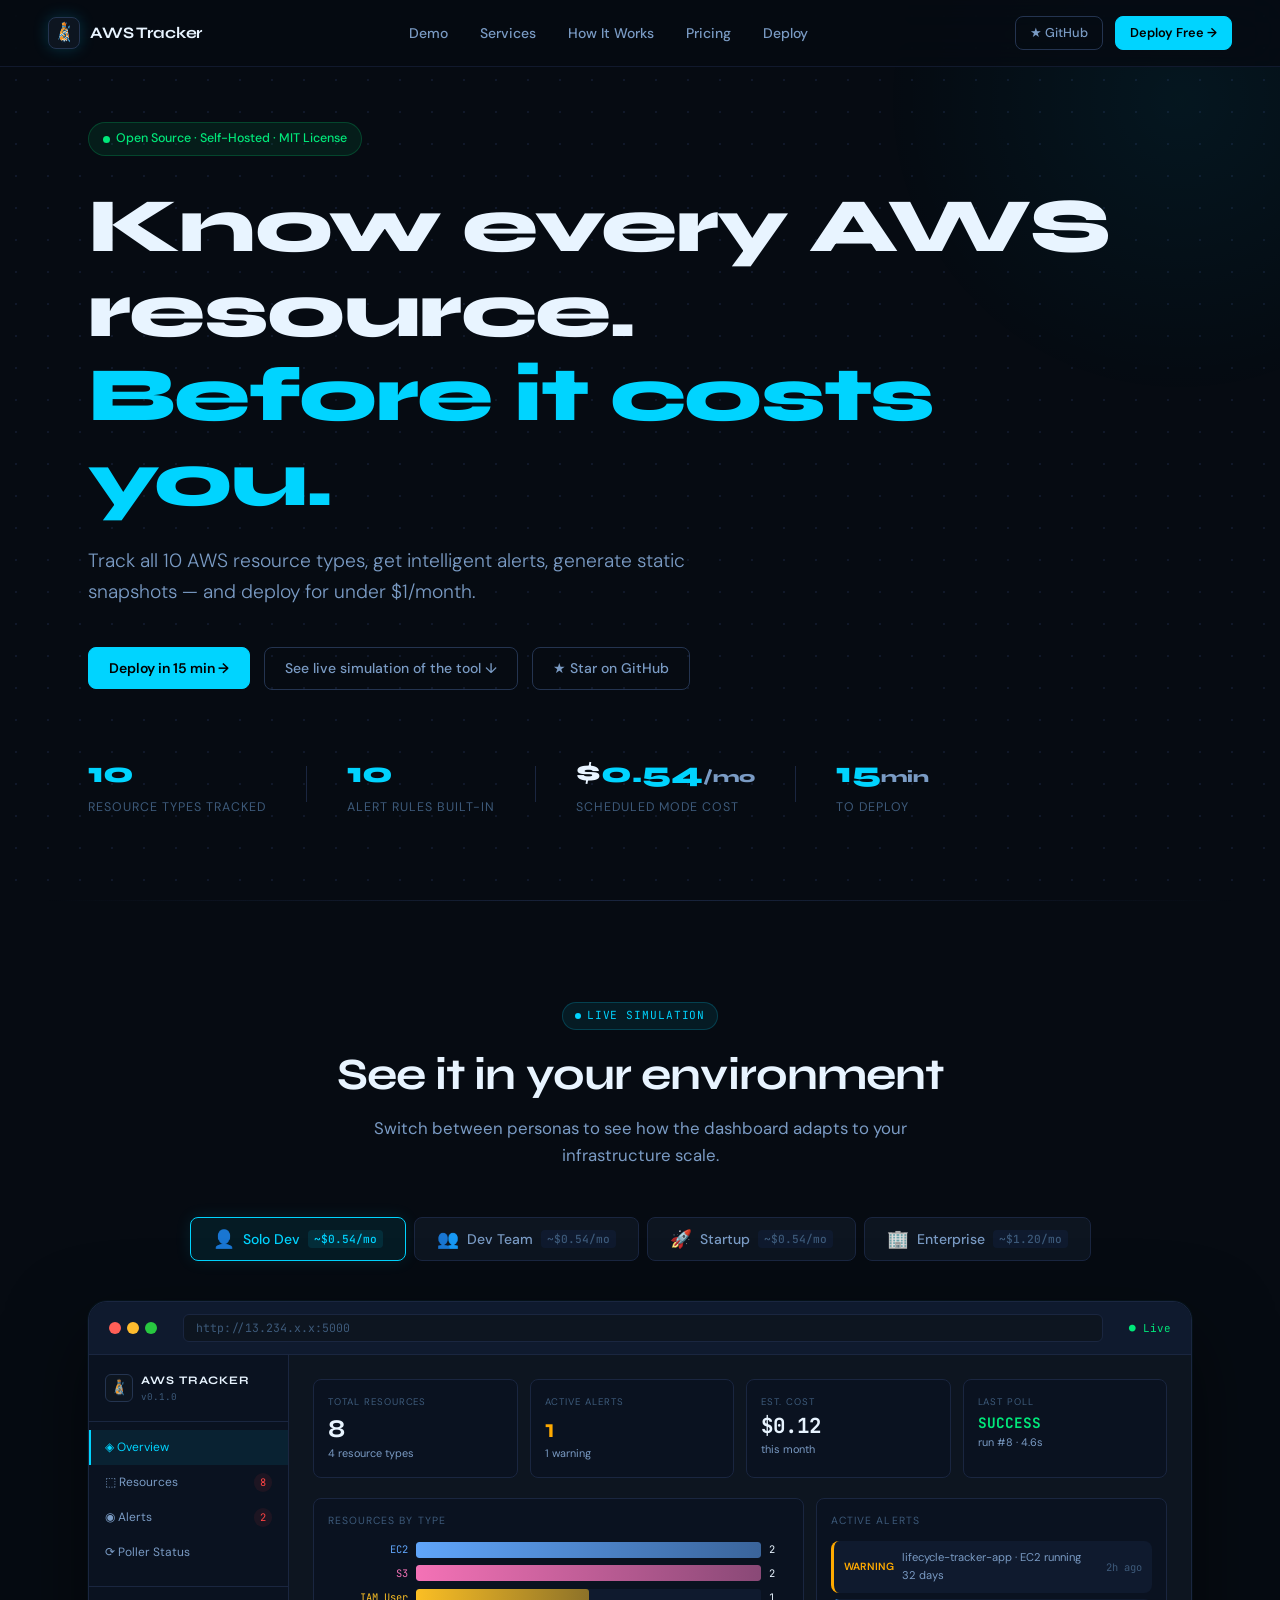
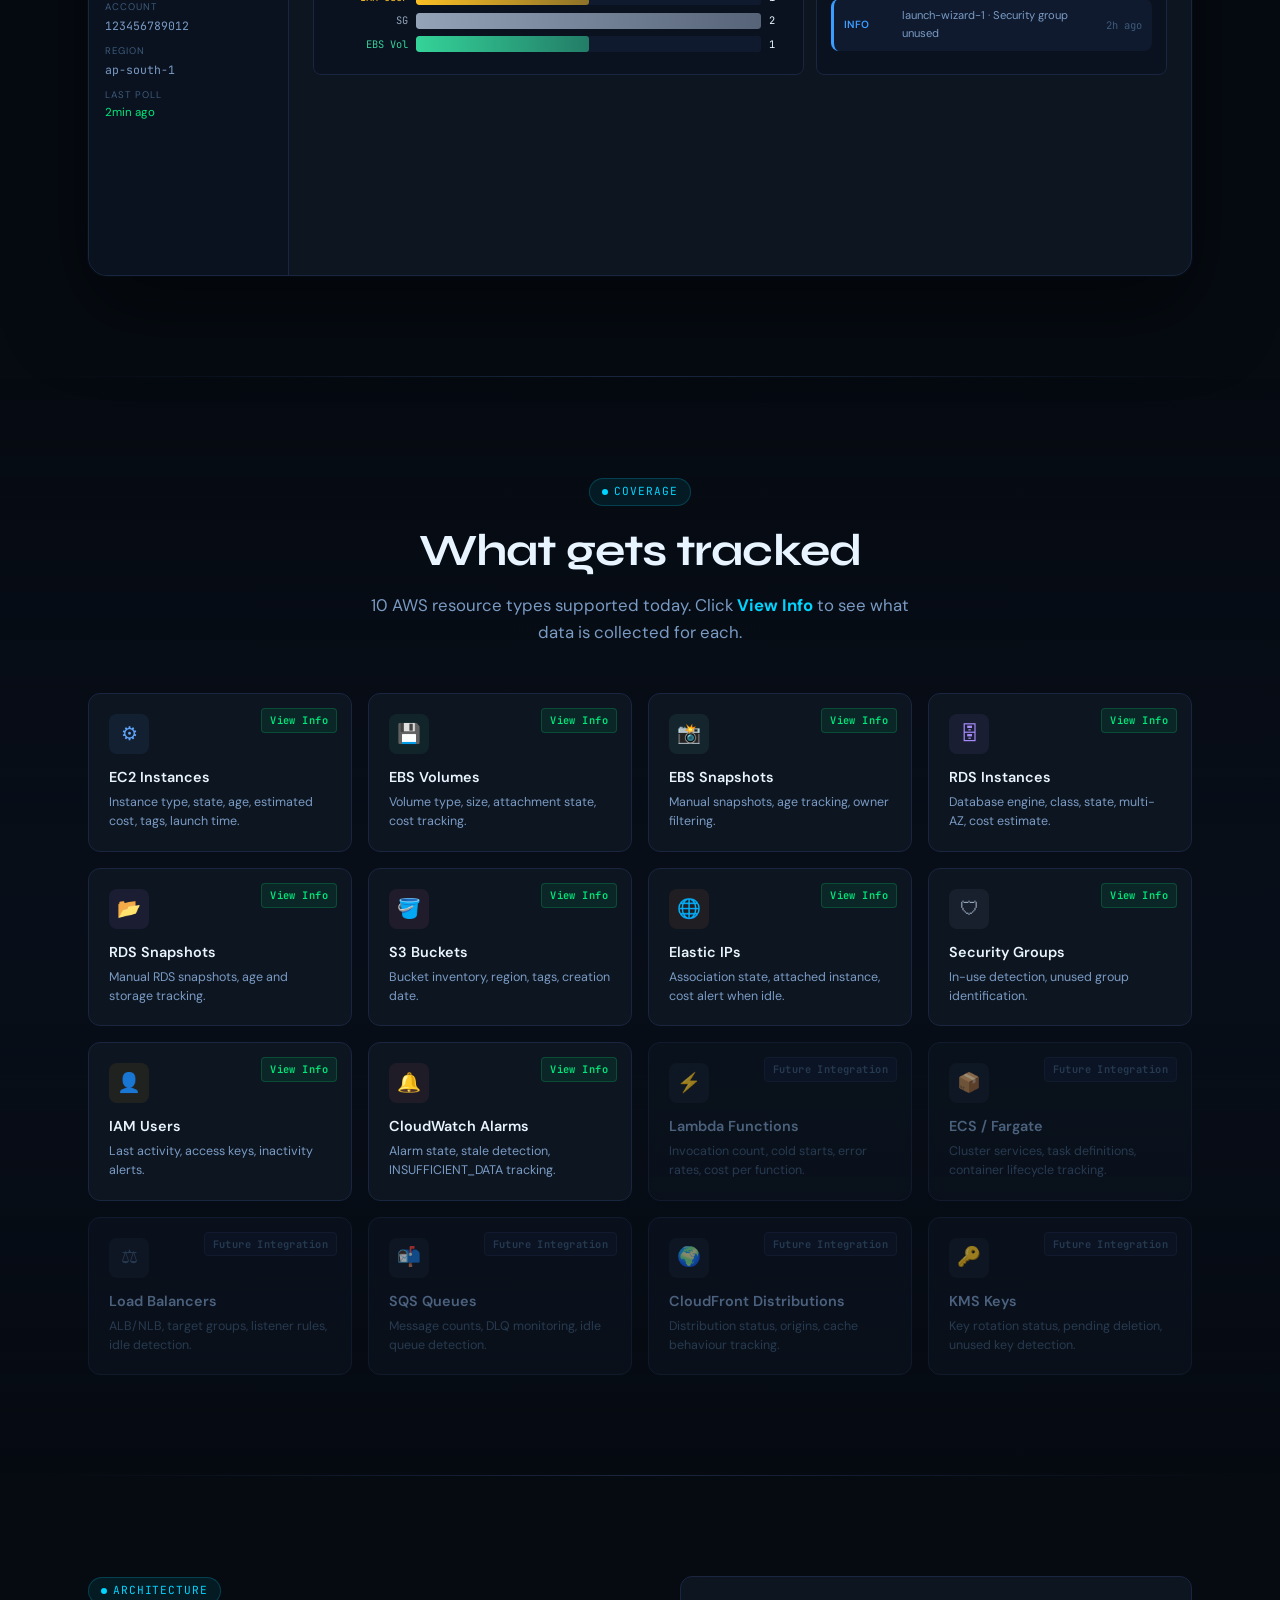
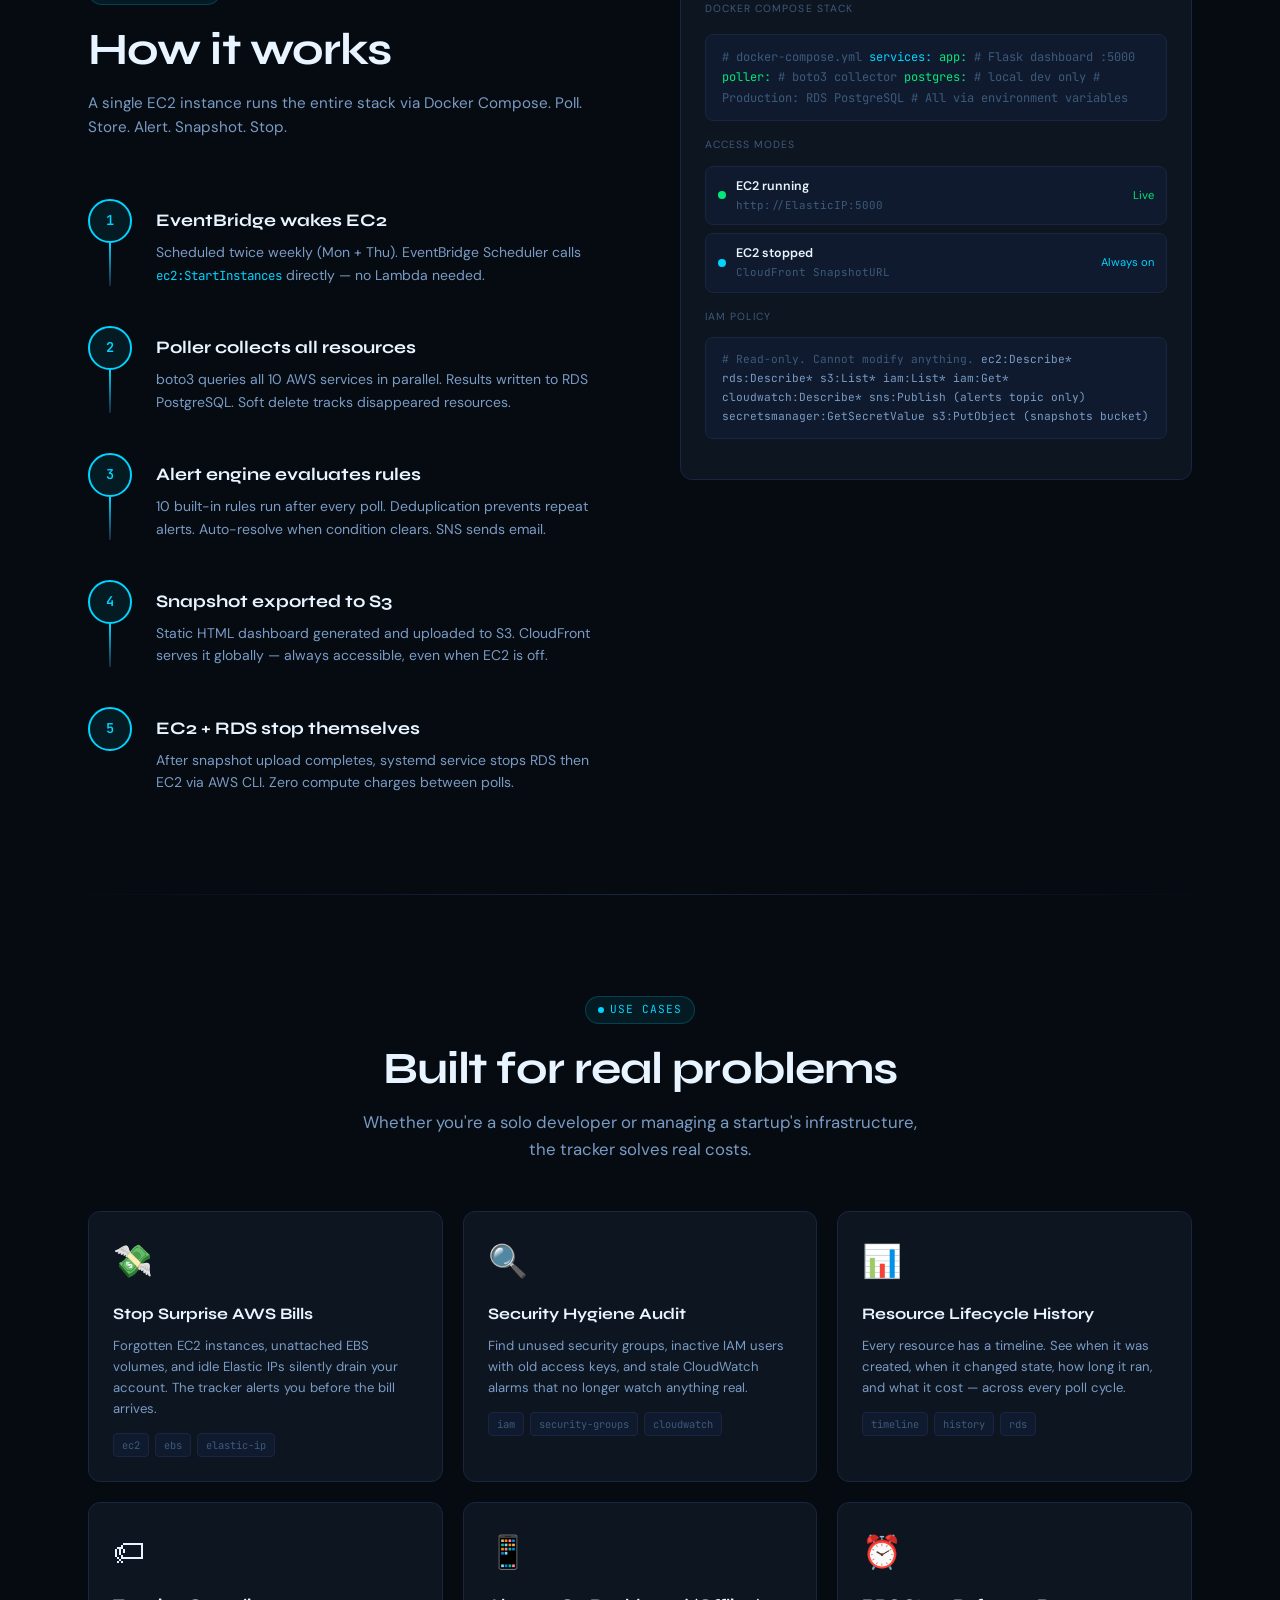
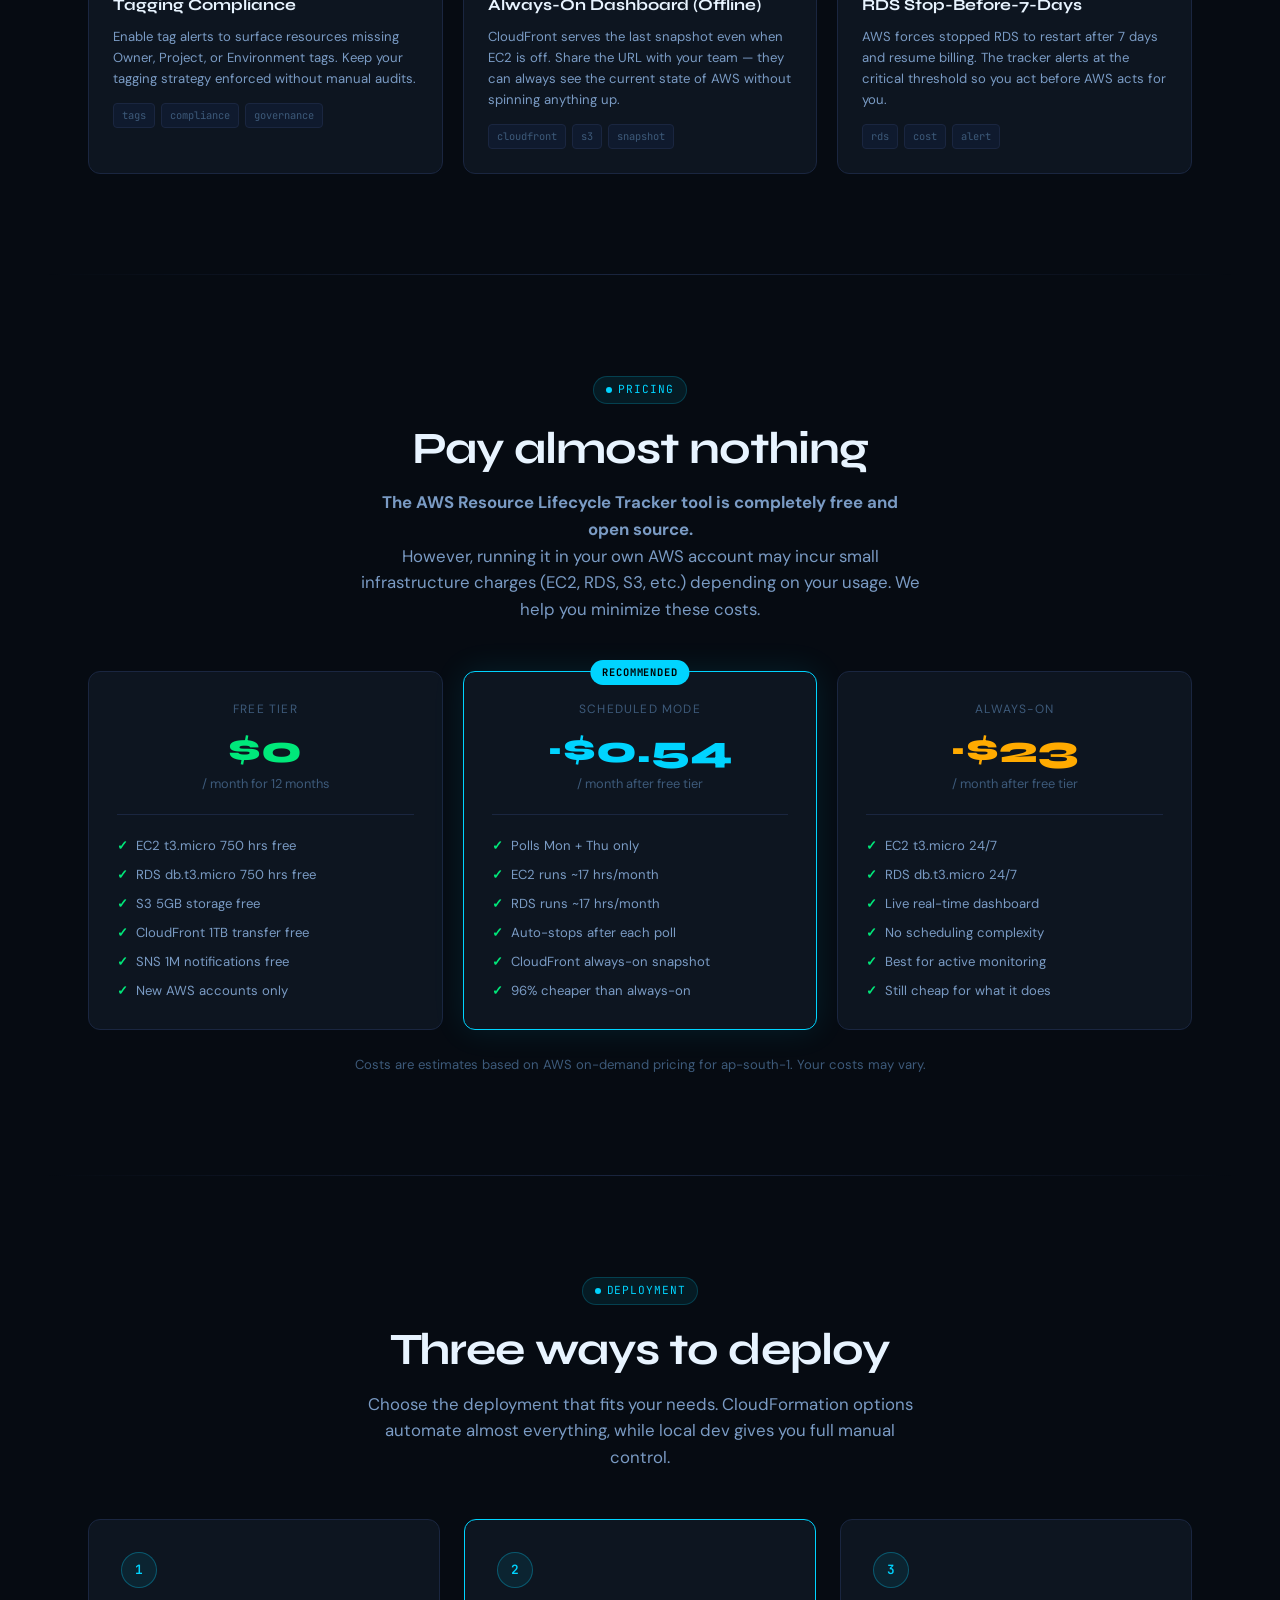
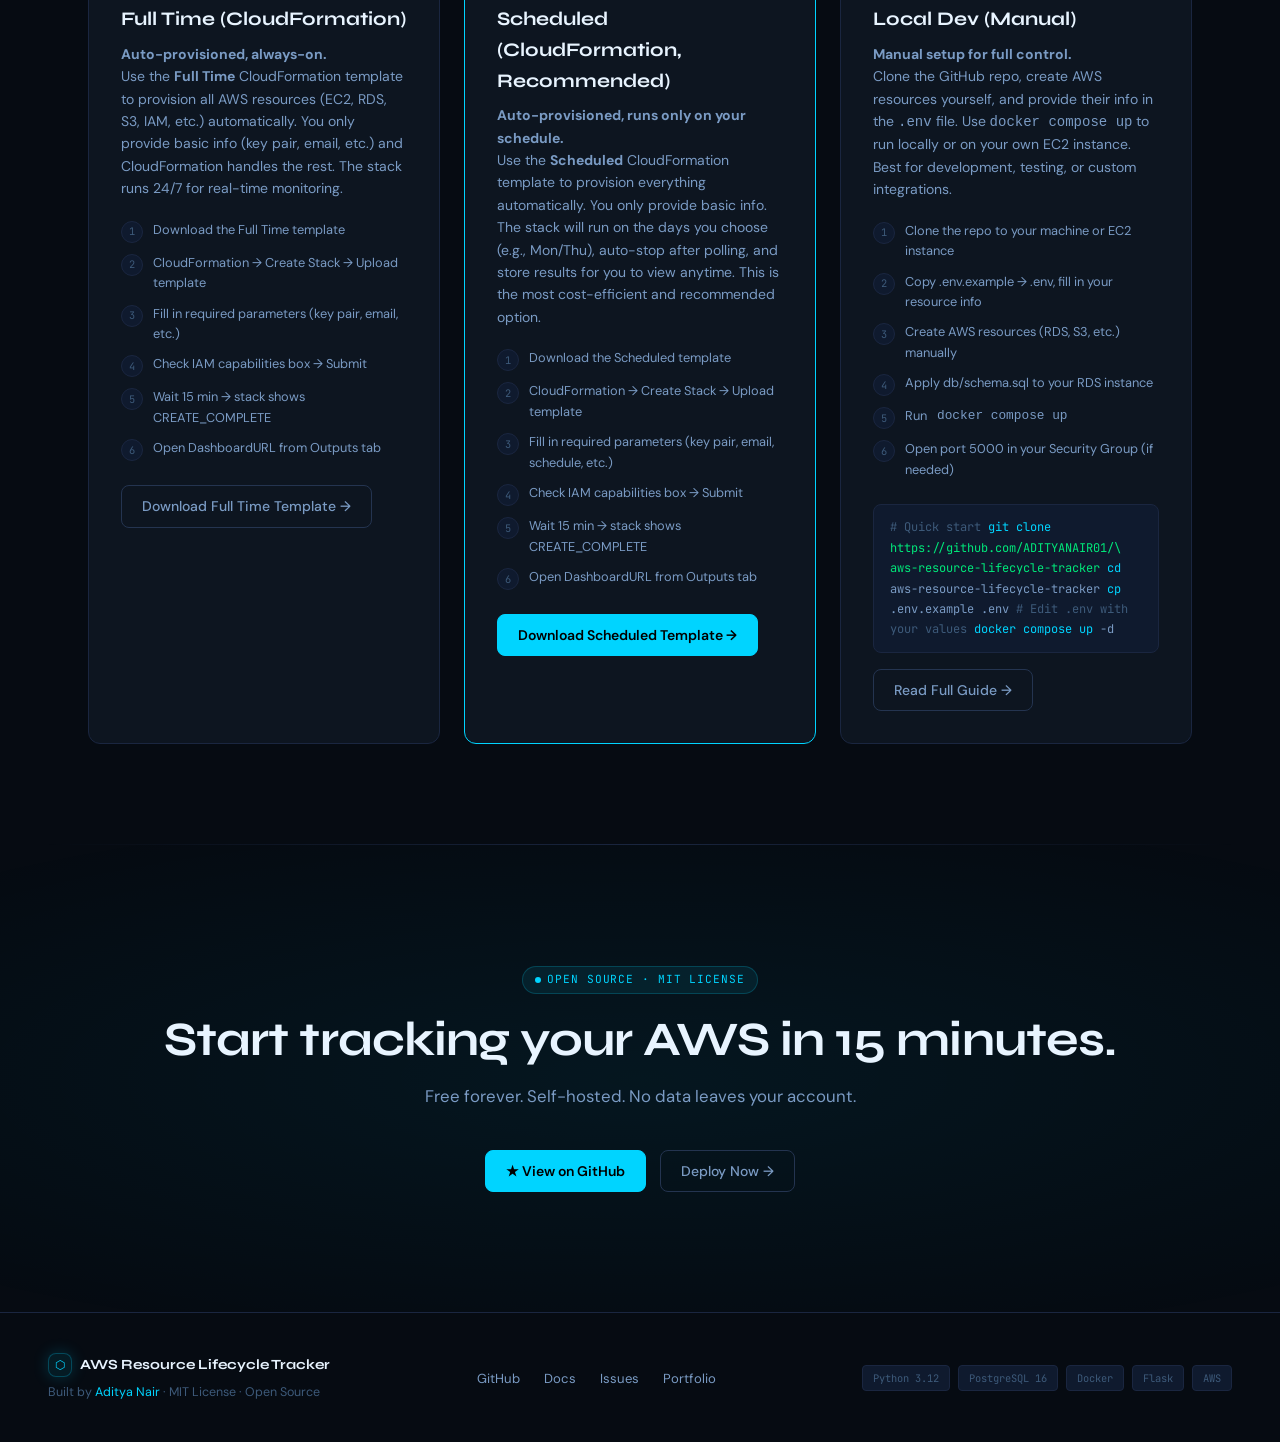
==== landing-page/index.html @ f34dbc37 "- Phase 10: Created Full documentation for both the CloudFormation deployment models & updated other" ====
<!DOCTYPE html>
<html lang="en">
<head>
<meta charset="UTF-8">
<meta name="viewport" content="width=device-width, initial-scale=1.0">
<title>AWS Resource Lifecycle Tracker — Open Source AWS Cost & Resource Monitor</title>
<meta name="description" content="Track every AWS resource. Know what's running, what's forgotten, and what's costing you money. Free, open source, self-hosted.">
<link rel="preconnect" href="https://fonts.googleapis.com">
<link rel="preconnect" href="https://fonts.gstatic.com" crossorigin>
<link href="https://fonts.googleapis.com/css2?family=Syne:wght@400;500;600;700;800&family=JetBrains+Mono:wght@400;500&family=DM+Sans:wght@300;400;500&display=swap" rel="stylesheet">
<style>
:root {
  --bg:          #060b12;
  --bg2:         #0a1220;
  --bg3:         #0f1a2e;
  --surface:     #0d1520;
  --border:      #1a2640;
  --border2:     #243450;
  --accent:      #00d4ff;
  --accent2:     #0099bb;
  --accent-dim:  rgba(0,212,255,0.08);
  --accent-glow: rgba(0,212,255,0.20);
  --green:       #00e87a;
  --green-dim:   rgba(0,232,122,0.08);
  --red:         #ff4444;
  --red-dim:     rgba(255,68,68,0.08);
  --amber:       #ffaa00;
  --amber-dim:   rgba(255,170,0,0.08);
  --blue:        #3b9eff;
  --text:        #e8f4ff;
  --text2:       #7a9bc4;
  --text3:       #3d5a7a;
  --font-display:'Syne', sans-serif;
  --font-mono:   'JetBrains Mono', monospace;
  --font-body:   'DM Sans', sans-serif;
  --r:           8px;
  --r2:          12px;
  --r3:          19px;
}
*,*::before,*::after{box-sizing:border-box;margin:0;padding:0}
html{scroll-behavior:smooth;font-size:16px}
body{
  font-family:var(--font-body);
  background:var(--bg);
  color:var(--text);
  line-height:1.6;
  overflow-x:hidden;
  -webkit-font-smoothing:antialiased;
}

/* dot grid */
body::before{
  content:'';position:fixed;inset:0;
  background-image:radial-gradient(circle,rgba(26,38,64,0.5) 1px,transparent 1px);
  background-size:32px 32px;
  pointer-events:none;z-index:0;
}

/* scrollbar */
::-webkit-scrollbar{width:5px}
::-webkit-scrollbar-track{background:var(--bg)}
::-webkit-scrollbar-thumb{background:var(--border2);border-radius:3px}

/* ── NAV ── */
nav{
  position:fixed;top:0;left:0;right:0;z-index:100;
  padding:16px 48px;
  display:flex;align-items:center;justify-content:space-between;
  background:rgba(6,11,18,0.8);
  backdrop-filter:blur(20px);
  border-bottom:1px solid rgba(26,38,64,0.6);
  transition:all .3s;
}
.nav-logo{
  display:flex;align-items:center;gap:10px;
  font-family:var(--font-display);font-weight:700;font-size:1rem;
  color:var(--text);text-decoration:none;letter-spacing:-.01em;
}
.nav-logo-icon{
  width:32px;height:32px;
  background:var(--accent-dim);border:1px solid rgba(0,212,255,0.25);
  border-radius:var(--r);
  display:flex;align-items:center;justify-content:center;
  color:var(--accent);font-size:.9rem;
  box-shadow:0 0 16px var(--accent-glow);
}
.nav-links{display:flex;align-items:center;gap:32px}
.nav-links a{
  color:var(--text2);text-decoration:none;font-size:.875rem;font-weight:500;
  transition:color .2s;
}
.nav-links a:hover{color:var(--text)}
.nav-cta{
  display:flex;align-items:center;gap:12px;
}
.btn{
  display:inline-flex;align-items:center;gap:8px;
  padding:9px 20px;border-radius:var(--r);
  font-family:var(--font-body);font-size:.875rem;font-weight:500;
  cursor:pointer;border:1px solid transparent;text-decoration:none;
  transition:all .2s;white-space:nowrap;
}
.btn-ghost{background:transparent;border-color:var(--border2);color:var(--text2)}
.btn-ghost:hover{border-color:var(--accent);color:var(--accent);background:var(--accent-dim)}
.btn-primary{
  background:var(--accent);color:#000;font-weight:600;border-color:var(--accent);
}
.btn-primary:hover{background:#00eeff;box-shadow:0 0 24px var(--accent-glow)}
.btn-sm{padding:6px 14px;font-size:.8rem}
.btn-outline{background:transparent;border-color:var(--border2);color:var(--text2)}
.btn-outline:hover{border-color:var(--border2);background:var(--bg3);color:var(--text)}

/* ── SECTIONS ── */
section{position:relative;z-index:1}
.container{max-width:1200px;margin:0 auto;padding:0 48px}
.section-tag{
  display:inline-flex;align-items:center;gap:6px;
  padding:4px 12px;border-radius:999px;
  border:1px solid rgba(0,212,255,0.2);background:var(--accent-dim);
  font-family:var(--font-mono);font-size:.7rem;color:var(--accent);
  letter-spacing:.08em;text-transform:uppercase;
  margin-bottom:20px;
}
.section-tag::before{content:'';width:6px;height:6px;border-radius:50%;background:var(--accent)}
h1,h2,h3{font-family:var(--font-display);letter-spacing:-.02em;line-height:1.1}
h1{font-size:clamp(2.8rem,6vw,5rem);font-weight:800}
h2{font-size:clamp(1.8rem,4vw,2.8rem);font-weight:700}
h3{font-size:1.2rem;font-weight:700}

/* ── HERO ── */
#hero{
  min-height:100vh;
  display:flex;flex-direction:column;justify-content:center;
  padding:120px 48px 80px;
  max-width:1200px;margin:0 auto;
}
.hero-eyebrow{
  display:flex;align-items:center;gap:10px;
  margin-bottom:28px;
  animation:fadeUp .6s ease forwards;
}
.hero-badge{
  display:inline-flex;align-items:center;gap:6px;
  padding:6px 14px;border-radius:999px;
  background:var(--green-dim);border:1px solid rgba(0,232,122,0.2);
  font-size:.78rem;font-weight:500;color:var(--green);
}
.hero-badge::before{
  content:'';width:7px;height:7px;border-radius:50%;background:var(--green);
  animation:pulse-g 2s infinite;
}
@keyframes pulse-g{0%,100%{box-shadow:0 0 0 0 rgba(0,232,122,.4)}50%{box-shadow:0 0 0 5px rgba(0,232,122,0)}}
.hero-title{
  margin-bottom:24px;
  animation:fadeUp .6s .1s ease both;
}
.hero-title .accent{color:var(--accent)}
.hero-title .dim{color:var(--text2)}
.hero-sub{
  font-size:1.2rem;color:var(--text2);
  max-width:600px;margin-bottom:40px;font-weight:300;
  animation:fadeUp .6s .2s ease both;
}
.hero-actions{
  display:flex;align-items:center;gap:14px;flex-wrap:wrap;
  margin-bottom:60px;
  animation:fadeUp .6s .3s ease both;
}
.hero-stats{
  display:flex;align-items:center;gap:40px;flex-wrap:wrap;
  animation:fadeUp .6s .4s ease both;
}
.hero-stat{
  display:flex;flex-direction:column;gap:2px;
}
.hero-stat-num{
  font-family:var(--font-display);font-size:1.8rem;font-weight:800;
  color:var(--text);
}
.hero-stat-num span{color:var(--accent)}
.hero-stat-label{font-size:.78rem;color:var(--text3);text-transform:uppercase;letter-spacing:.08em}
.stat-divider{width:1px;height:36px;background:var(--border)}

/* ── PERSONA SWITCHER ── */
#demo{padding:100px 0}
.demo-header{text-align:center;margin-bottom:48px}
.demo-header h2{margin-bottom:16px}
.demo-header p{color:var(--text2);font-size:1.05rem;max-width:560px;margin:0 auto}

.persona-tabs{
  display:flex;align-items:center;justify-content:center;
  gap:8px;margin-bottom:40px;flex-wrap:wrap;
}
.persona-tab{
  display:flex;align-items:center;gap:8px;
  padding:10px 22px;border-radius:var(--r);
  border:1px solid var(--border);background:var(--surface);
  color:var(--text2);font-size:.875rem;font-weight:500;
  cursor:pointer;transition:all .2s;
  font-family:var(--font-body);
}
.persona-tab:hover{border-color:var(--border2);color:var(--text)}
.persona-tab.active{
  border-color:var(--accent);color:var(--accent);background:var(--accent-dim);
  box-shadow:0 0 16px rgba(0,212,255,.1);
}
.persona-tab .tab-icon{font-size:1.1rem}
.persona-tab .tab-cost{
  font-family:var(--font-mono);font-size:.7rem;
  padding:2px 6px;border-radius:4px;background:var(--bg3);
  color:var(--text3);
}
.persona-tab.active .tab-cost{background:rgba(0,212,255,.1);color:var(--accent)}

/* ── DASHBOARD SIM ── */
.dashboard-sim{
  background:var(--surface);
  border:1px solid var(--border);border-radius:var(--r3);
  overflow:hidden;
  box-shadow:0 32px 80px rgba(0,0,0,.5),0 0 0 1px rgba(0,212,255,.04);
  animation:fadeUp .5s ease forwards;
}
.sim-titlebar{
  background:var(--bg3);border-bottom:1px solid var(--border);
  padding:12px 20px;display:flex;align-items:center;gap:10px;
}
.sim-dots{display:flex;gap:6px}
.sim-dot{width:12px;height:12px;border-radius:50%}
.sim-dot.r{background:#ff5f57}
.sim-dot.y{background:#febc2e}
.sim-dot.g{background:#28c840}
.sim-url{
  flex:1;margin:0 16px;
  background:var(--surface);border:1px solid var(--border);
  border-radius:6px;padding:4px 12px;
  font-family:var(--font-mono);font-size:.72rem;color:var(--text3);
}
.sim-inner{display:flex;min-height:520px}

/* sim sidebar */
.sim-sidebar{
  width:200px;background:var(--bg2);border-right:1px solid var(--border);
  padding:16px 0;flex-shrink:0;
}
.sim-logo{
  padding:0 16px 16px;display:flex;align-items:center;gap:8px;
  border-bottom:1px solid var(--border);margin-bottom:8px;
}
.sim-logo-icon{
  width:28px;height:28px;border-radius:6px;background:var(--accent-dim);
  border:1px solid rgba(0,212,255,.2);
  display:flex;align-items:center;justify-content:center;
  color:var(--accent);font-size:.8rem;
}
.sim-logo-text{font-family:var(--font-display);font-size:.72rem;font-weight:700;letter-spacing:.08em}
.sim-nav-item{
  display:flex;align-items:center;gap:8px;
  padding:8px 16px;font-size:.75rem;color:var(--text2);cursor:pointer;
  transition:all .15s;
}
.sim-nav-item:hover,.sim-nav-item.active{background:var(--accent-dim);color:var(--accent)}
.sim-nav-item.active{border-left:2px solid var(--accent);padding-left:14px}
.sim-nav-badge{
  margin-left:auto;font-family:var(--font-mono);font-size:.65rem;
  padding:1px 6px;border-radius:999px;background:var(--red-dim);color:var(--red);
}
.sim-meta{padding:12px 16px;margin-top:auto;border-top:1px solid var(--border)}
.sim-meta-row{display:flex;flex-direction:column;gap:2px;margin-bottom:8px}
.sim-meta-label{font-size:.6rem;text-transform:uppercase;letter-spacing:.1em;color:var(--text3)}
.sim-meta-val{font-family:var(--font-mono);font-size:.72rem;color:var(--text2)}
.sim-last-poll{color:var(--green);font-size:.72rem}

/* sim main */
.sim-main{flex:1;padding:24px;overflow:hidden}
.sim-stat-grid{display:grid;grid-template-columns:repeat(4,1fr);gap:12px;margin-bottom:20px}
.sim-stat-card{
  background:var(--bg2);border:1px solid var(--border);
  border-radius:var(--r);padding:14px;
  transition:border-color .2s;
}
.sim-stat-card:hover{border-color:var(--border2)}
.sim-stat-label{font-size:.6rem;text-transform:uppercase;letter-spacing:.1em;color:var(--text3);margin-bottom:6px}
.sim-stat-val{font-family:var(--font-display);font-size:1.6rem;font-weight:700;line-height:1}
.sim-stat-sub{font-size:.68rem;color:var(--text2);margin-top:4px}
.sim-charts{display:grid;grid-template-columns:1.4fr 1fr;gap:12px}
.sim-chart-card{
  background:var(--bg2);border:1px solid var(--border);border-radius:var(--r);padding:14px;
}
.sim-chart-title{font-size:.65rem;text-transform:uppercase;letter-spacing:.1em;color:var(--text3);margin-bottom:12px}
.sim-bar-row{display:flex;align-items:center;gap:8px;margin-bottom:7px}
.sim-bar-label{font-family:var(--font-mono);font-size:.65rem;color:var(--text2);width:80px;text-align:right;flex-shrink:0}
.sim-bar-track{flex:1;height:16px;background:var(--bg3);border-radius:3px;overflow:hidden}
.sim-bar-fill{height:100%;border-radius:3px;transition:width 1s cubic-bezier(.4,0,.2,1)}
.sim-bar-count{font-family:var(--font-mono);font-size:.65rem;color:var(--text);width:20px;flex-shrink:0}
.sim-alert-row{
  display:flex;align-items:center;gap:8px;padding:8px 10px;
  background:var(--bg3);border-radius:var(--r);margin-bottom:6px;
  border-left:3px solid transparent;
}
.sim-alert-row.info{border-color:var(--blue)}
.sim-alert-row.warning{border-color:var(--amber)}
.sim-alert-row.critical{border-color:var(--red)}
.sim-alert-sev{font-size:.65rem;font-weight:600;width:50px}
.sim-alert-sev.info{color:var(--blue)}
.sim-alert-sev.warning{color:var(--amber)}
.sim-alert-sev.critical{color:var(--red)}
.sim-alert-msg{font-size:.7rem;color:var(--text2);flex:1}
.sim-alert-time{font-family:var(--font-mono);font-size:.65rem;color:var(--text3)}
.sim-persona-label{
  position:absolute;top:12px;right:12px;
  padding:4px 10px;border-radius:999px;
  font-family:var(--font-mono);font-size:.65rem;
  background:var(--bg3);border:1px solid var(--border);color:var(--text3);
}

/* ── SERVICES ── */
#services{padding:100px 0;background:linear-gradient(180deg,transparent,rgba(10,18,32,.5),transparent)}
.services-grid{display:grid;grid-template-columns:repeat(auto-fill,minmax(260px,1fr));gap:16px;margin-top:40px}
.service-card{
  background:var(--surface);border:1px solid var(--border);border-radius:var(--r2);
  padding:20px;transition:all .2s;position:relative;overflow:hidden;
}
.service-card:hover{border-color:var(--border2);transform:translateY(-2px)}
.service-card.supported:hover{border-color:rgba(0,232,122,.3)}
.service-card.future{opacity:.6}
.service-card.future:hover{opacity:.8;border-color:var(--border2)}
.service-icon{
  width:40px;height:40px;border-radius:var(--r);margin-bottom:12px;
  display:flex;align-items:center;justify-content:center;font-size:1.2rem;
}
.service-name{font-weight:600;font-size:.9rem;margin-bottom:4px}
.service-desc{font-size:.78rem;color:var(--text2);line-height:1.5}
.service-badge{
  position:absolute;top:14px;right:14px;
  padding:3px 8px;border-radius:4px;font-size:.65rem;font-weight:600;
  font-family:var(--font-mono);letter-spacing:.04em;cursor:pointer;
}
.service-badge.live{
  background:var(--green-dim);color:var(--green);border:1px solid rgba(0,232,122,.2);
}
.service-badge.future{
  background:var(--bg3);color:var(--text3);border:1px solid var(--border);
}
.service-badge.live:hover{background:rgba(0,232,122,.15)}

/* service info tooltip */
.service-info-panel{
  display:none;
  background:var(--bg3);border:1px solid var(--border2);border-radius:var(--r);
  padding:10px 14px;margin-top:10px;
  font-size:.75rem;color:var(--text2);line-height:1.6;
}
.service-info-panel.open{display:block;animation:fadeIn .15s ease}
.service-info-panel code{
  font-family:var(--font-mono);font-size:.72rem;color:var(--accent);
  background:var(--accent-dim);padding:1px 5px;border-radius:3px;
}

/* ── HOW IT WORKS ── */
#how{padding:100px 0}
.flow-grid{display:grid;grid-template-columns:1fr;gap:0;margin-top:60px;max-width:800px;margin-left:auto;margin-right:auto}
.flow-step{
  display:flex;gap:24px;padding:0 0 40px;position:relative;
}
.flow-step:last-child{padding-bottom:0}
.flow-left{display:flex;flex-direction:column;align-items:center;gap:0;flex-shrink:0}
.flow-num{
  width:44px;height:44px;border-radius:50%;
  background:var(--accent-dim);border:2px solid var(--accent);
  display:flex;align-items:center;justify-content:center;
  font-family:var(--font-mono);font-size:.85rem;font-weight:600;color:var(--accent);
  flex-shrink:0;z-index:1;
}
.flow-line{width:2px;flex:1;background:linear-gradient(180deg,var(--accent),var(--border));min-height:40px}
.flow-step:last-child .flow-line{display:none}
.flow-content{padding-top:8px}
.flow-title{font-family:var(--font-display);font-size:1.1rem;font-weight:700;margin-bottom:6px}
.flow-desc{font-size:.875rem;color:var(--text2);line-height:1.6;max-width:520px}
.flow-code{
  font-family:var(--font-mono);font-size:.75rem;
  background:var(--bg3);border:1px solid var(--border);
  border-radius:var(--r);padding:8px 12px;
  color:var(--accent);margin-top:8px;display:inline-block;
}

/* ── COST ── */
#cost{padding:100px 0}
.cost-grid{display:grid;grid-template-columns:repeat(3,1fr);gap:20px;margin-top:48px}
.cost-card{
  background:var(--surface);border:1px solid var(--border);
  border-radius:var(--r2);padding:28px;text-align:center;position:relative;
  transition:all .3s;
}
.cost-card:hover{border-color:var(--border2);transform:translateY(-4px)}
.cost-card.featured{
  border-color:var(--accent);
  box-shadow:0 0 32px rgba(0,212,255,.1);
}
.cost-card.featured::before{
  content:'RECOMMENDED';
  position:absolute;top:-12px;left:50%;transform:translateX(-50%);
  background:var(--accent);color:#000;
  font-family:var(--font-mono);font-size:.65rem;font-weight:700;
  padding:4px 12px;border-radius:999px;letter-spacing:.08em;
}
.cost-tier{font-size:.75rem;text-transform:uppercase;letter-spacing:.1em;color:var(--text3);margin-bottom:12px}
.cost-amount{font-family:var(--font-display);font-size:2.4rem;font-weight:800;line-height:1;margin-bottom:4px}
.cost-period{font-size:.8rem;color:var(--text3)}
.cost-divider{height:1px;background:var(--border);margin:20px 0}
.cost-features{list-style:none;text-align:left;display:flex;flex-direction:column;gap:8px}
.cost-features li{
  display:flex;align-items:flex-start;gap:8px;
  font-size:.82rem;color:var(--text2);
}
.cost-features li::before{content:'✓';color:var(--green);flex-shrink:0;font-weight:700}

/* ── DEPLOY ── */
#deploy{padding:100px 0}
.deploy-grid{display:grid;grid-template-columns:1fr 1fr;gap:24px;margin-top:48px}
.deploy-card{
  background:var(--surface);border:1px solid var(--border);
  border-radius:var(--r2);padding:32px;
  transition:all .2s;
}
.deploy-card:hover{border-color:var(--border2)}
.deploy-card.featured{border-color:var(--accent)}
.deploy-num{
  width:36px;height:36px;border-radius:50%;
  background:var(--accent-dim);border:1px solid rgba(0,212,255,.3);
  display:flex;align-items:center;justify-content:center;
  font-family:var(--font-mono);font-size:.8rem;font-weight:600;color:var(--accent);
  margin-bottom:16px;
}
.deploy-title{font-family:var(--font-display);font-size:1.2rem;font-weight:700;margin-bottom:8px}
.deploy-desc{font-size:.875rem;color:var(--text2);margin-bottom:20px;line-height:1.6}
.deploy-steps{display:flex;flex-direction:column;gap:10px;margin-bottom:24px}
.deploy-step{
  display:flex;align-items:flex-start;gap:10px;
  font-size:.8rem;color:var(--text2);
}
.deploy-step-num{
  width:22px;height:22px;border-radius:50%;
  background:var(--bg3);border:1px solid var(--border);
  display:flex;align-items:center;justify-content:center;
  font-family:var(--font-mono);font-size:.65rem;color:var(--text3);
  flex-shrink:0;margin-top:1px;
}
.code-block{
  background:var(--bg3);border:1px solid var(--border);
  border-radius:var(--r);padding:12px 16px;
  font-family:var(--font-mono);font-size:.75rem;color:var(--text2);
  margin-bottom:16px;overflow-x:auto;line-height:1.7;
}
.code-block .c{color:var(--text3)}
.code-block .k{color:var(--accent)}
.code-block .s{color:var(--green)}

/* ── USE CASES ── */
#usecases{padding:100px 0}
.usecase-grid{display:grid;grid-template-columns:repeat(3,1fr);gap:20px;margin-top:48px}
.usecase-card{
  background:var(--surface);border:1px solid var(--border);
  border-radius:var(--r2);padding:24px;
  transition:all .2s;
}
.usecase-card:hover{border-color:var(--border2);transform:translateY(-2px)}
.usecase-icon{font-size:2rem;margin-bottom:14px}
.usecase-title{font-family:var(--font-display);font-size:1rem;font-weight:700;margin-bottom:8px}
.usecase-desc{font-size:.82rem;color:var(--text2);line-height:1.6}
.usecase-tags{display:flex;flex-wrap:wrap;gap:6px;margin-top:14px}
.usecase-tag{
  padding:3px 8px;border-radius:4px;
  font-family:var(--font-mono);font-size:.65rem;
  background:var(--bg3);border:1px solid var(--border);color:var(--text3);
}

/* ── CTA ── */
#cta{
  padding:120px 0;text-align:center;
  background:radial-gradient(ellipse 80% 60% at 50% 50%,rgba(0,212,255,.06),transparent);
}
#cta h2{margin-bottom:16px;font-size:clamp(2rem,4vw,3rem)}
#cta p{color:var(--text2);font-size:1.05rem;max-width:500px;margin:0 auto 40px}
.cta-actions{display:flex;align-items:center;justify-content:center;gap:14px;flex-wrap:wrap}

/* ── FOOTER ── */
footer{
  border-top:1px solid var(--border);
  padding:40px 48px;
  display:flex;align-items:center;justify-content:space-between;
  flex-wrap:wrap;gap:20px;
  position:relative;z-index:1;
}
.footer-left{display:flex;flex-direction:column;gap:6px}
.footer-logo{display:flex;align-items:center;gap:8px;text-decoration:none;color:var(--text)}
.footer-logo-text{font-family:var(--font-display);font-weight:700;font-size:.875rem}
.footer-copy{font-size:.78rem;color:var(--text3)}
.footer-links{display:flex;align-items:center;gap:24px}
.footer-links a{font-size:.82rem;color:var(--text2);text-decoration:none;transition:color .2s}
.footer-links a:hover{color:var(--accent)}
.footer-badges{display:flex;align-items:center;gap:8px}
.footer-badge{
  padding:4px 10px;border-radius:4px;
  font-family:var(--font-mono);font-size:.65rem;
  background:var(--bg3);border:1px solid var(--border);color:var(--text3);
}

/* ── ANIMATIONS ── */
@keyframes fadeUp{from{opacity:0;transform:translateY(20px)}to{opacity:1;transform:translateY(0)}}
@keyframes fadeIn{from{opacity:0}to{opacity:1}}

.reveal{opacity:0;transform:translateY(24px);transition:opacity .6s ease,transform .6s ease}
.reveal.visible{opacity:1;transform:translateY(0)}

/* tab transitions */
.sim-main{transition:opacity .3s ease}
.sim-main.switching{opacity:0}

/* glow pulse on hero */
.glow-orb{
  position:absolute;width:600px;height:600px;border-radius:50%;
  background:radial-gradient(circle,rgba(0,212,255,.06) 0%,transparent 70%);
  top:-200px;right:-200px;pointer-events:none;z-index:0;
  animation:orb-drift 8s ease-in-out infinite;
}
@keyframes orb-drift{0%,100%{transform:translate(0,0)}50%{transform:translate(-30px,30px)}}

/* section divider */
.section-divider{
  height:1px;
  background:linear-gradient(90deg,transparent,var(--border),transparent);
  margin:0 48px;
  position:relative;z-index:1;
}

/* type badge */
.type-badge{
  display:inline-flex;align-items:center;
  padding:1px 6px;border-radius:3px;
  font-family:var(--font-mono);font-size:.62rem;
  font-weight:500;text-transform:uppercase;
}
.type-ec2{color:#60a5fa;border:1px solid rgba(96,165,250,.2);background:rgba(96,165,250,.06)}
.type-rds{color:#a78bfa;border:1px solid rgba(167,139,250,.2);background:rgba(167,139,250,.06)}
.type-s3{color:#f472b6;border:1px solid rgba(244,114,182,.2);background:rgba(244,114,182,.06)}
.type-ebs{color:#34d399;border:1px solid rgba(52,211,153,.2);background:rgba(52,211,153,.06)}
.type-sg{color:#94a3b8;border:1px solid rgba(148,163,184,.2);background:rgba(148,163,184,.06)}
.type-iam{color:#fbbf24;border:1px solid rgba(251,191,36,.2);background:rgba(251,191,36,.06)}
.type-eip{color:#fb923c;border:1px solid rgba(251,146,60,.2);background:rgba(251,146,60,.06)}
.type-cw{color:#f87171;border:1px solid rgba(248,113,113,.2);background:rgba(248,113,113,.06)}

/* state dot */
.sdot{display:inline-flex;align-items:center;gap:5px;font-size:.75rem}
.sdot::before{content:'';width:6px;height:6px;border-radius:50%;flex-shrink:0}
.sdot.running::before{background:var(--green);animation:pulse-g 2s infinite}
.sdot.stopped::before{background:var(--amber)}
.sdot.unused::before{background:var(--red);animation:pulse-r 2s infinite}
.sdot.active::before{background:var(--green);animation:pulse-g 2s infinite}
@keyframes pulse-r{0%,100%{box-shadow:0 0 0 0 rgba(255,68,68,.4)}50%{box-shadow:0 0 0 4px rgba(255,68,68,0)}}

/* ── RESPONSIVE ── */
@media(max-width:900px){
  nav{padding:14px 24px}
  .nav-links{display:none}
  .container{padding:0 24px}
  #hero{padding:100px 24px 60px}
  .cost-grid,.deploy-grid{grid-template-columns:1fr}
  .usecase-grid{grid-template-columns:1fr 1fr}
  .sim-stat-grid{grid-template-columns:repeat(2,1fr)}
  .sim-charts{grid-template-columns:1fr}
  footer{padding:32px 24px;flex-direction:column;text-align:center}
  .footer-links{justify-content:center}
}
@media(max-width:600px){
  h1{font-size:2.4rem}
  .sim-sidebar{display:none}
  .usecase-grid{grid-template-columns:1fr}
  .services-grid{grid-template-columns:1fr 1fr}
}
</style>
</head>
<body>

<!-- ── NAV ── -->
<nav id="navbar">
  <a href="#" class="nav-logo">
    <div class="nav-logo-icon" style="padding:0;background:var(--surface);border:1px solid var(--border2);">
      <img src="icon.png" alt="Logo" style="width:28px;height:28px;display:block;border-radius:6px;background:transparent;" />
    </div>
    <span>AWS Tracker</span>
  </a>
  <div class="nav-links">
    <a href="#demo">Demo</a>
    <a href="#services">Services</a>
    <a href="#how">How It Works</a>
  <link rel="icon" type="image/x-icon" href="icon.ico">
    <a href="#cost">Pricing</a>
    <a href="#deploy">Deploy</a>
  </div>
  <div class="nav-cta">
    <a href="https://github.com/ADITYANAIR01/aws-resource-lifecycle-tracker" target="_blank" class="btn btn-ghost btn-sm">
      ★ GitHub
    </a>
    <a href="#deploy" class="btn btn-primary btn-sm">Deploy Free →</a>
  </div>
</nav>

<!-- ── HERO ── -->
<section id="hero-section">
  <div class="glow-orb"></div>
  <div id="hero">
    <div class="hero-eyebrow">
      <div class="hero-badge">Open Source · Self-Hosted · MIT License</div>
    </div>
    <h1 class="hero-title">
      Know every AWS resource.<br>
      <span class="accent">Before it costs you.</span>
    </h1>
    <p class="hero-sub">
      Track all 10 AWS resource types, get intelligent alerts, generate static snapshots — and deploy for under $1/month.
    </p>
    <div class="hero-actions">
      <a href="#deploy" class="btn btn-primary">
        Deploy in 15 min →
      </a>
      <a href="#demo" class="btn btn-ghost">
        See live simulation of the tool ↓
      </a>
      <a href="https://github.com/ADITYANAIR01/aws-resource-lifecycle-tracker" target="_blank" class="btn btn-outline">
        ★ Star on GitHub
      </a>
    </div>
    <div class="hero-stats">
      <div class="hero-stat">
        <div class="hero-stat-num"><span id="count-resources">0</span></div>
        <div class="hero-stat-label">Resource Types Tracked</div>
      </div>
      <div class="stat-divider"></div>
      <div class="hero-stat">
        <div class="hero-stat-num"><span id="count-alerts">0</span></div>
        <div class="hero-stat-label">Alert Rules Built-in</div>
      </div>
      <div class="stat-divider"></div>
      <div class="hero-stat">
        <div class="hero-stat-num">$<span id="count-cost">0</span><span style="font-size:1rem;color:var(--text2)">/mo</span></div>
        <div class="hero-stat-label">Scheduled Mode Cost</div>
      </div>
      <div class="stat-divider"></div>
      <div class="hero-stat">
        <div class="hero-stat-num"><span id="count-deploy">0</span><span style="font-size:1rem;color:var(--text2)">min</span></div>
        <div class="hero-stat-label">To Deploy</div>
      </div>
    </div>
  </div>
</section>

<div class="section-divider"></div>

<!-- ── DEMO / PERSONA SWITCHER ── -->
<section id="demo">
  <div class="container">
    <div class="demo-header reveal">
      <div class="section-tag">Live Simulation</div>
      <h2>See it in your environment</h2>
      <p>Switch between personas to see how the dashboard adapts to your infrastructure scale.</p>
    </div>

    <div class="persona-tabs reveal">
      <button class="persona-tab active" data-persona="solo" onclick="switchPersona('solo',this)">
        <span class="tab-icon">👤</span>
        <span>Solo Dev</span>
        <span class="tab-cost">~$0.54/mo</span>
      </button>
      <button class="persona-tab" data-persona="devteam" onclick="switchPersona('devteam',this)">
        <span class="tab-icon">👥</span>
        <span>Dev Team</span>
        <span class="tab-cost">~$0.54/mo</span>
      </button>
      <button class="persona-tab" data-persona="startup" onclick="switchPersona('startup',this)">
        <span class="tab-icon">🚀</span>
        <span>Startup</span>
        <span class="tab-cost">~$0.54/mo</span>
      </button>
      <button class="persona-tab" data-persona="enterprise" onclick="switchPersona('enterprise',this)">
        <span class="tab-icon">🏢</span>
        <span>Enterprise</span>
        <span class="tab-cost">~$1.20/mo</span>
      </button>
    </div>

    <div class="dashboard-sim reveal" id="dashboard-sim">
      <div class="sim-titlebar">
        <div class="sim-dots">
          <div class="sim-dot r"></div>
          <div class="sim-dot y"></div>
          <div class="sim-dot g"></div>
        </div>
        <div class="sim-url" id="sim-url">http://13.234.x.x:5000</div>
        <div style="font-family:var(--font-mono);font-size:.68rem;color:var(--green)">● Live</div>
      </div>
      <div class="sim-inner">
        <div class="sim-sidebar">
          <div class="sim-logo">
            <div class="sim-logo-icon" style="padding:0;background:var(--surface);border:1px solid var(--border2);">
              <img src="icon.png" alt="Logo" style="width:22px;height:22px;display:block;border-radius:4px;background:transparent;" />
            </div>
            <div>
              <div class="sim-logo-text">AWS TRACKER</div>
              <div style="font-family:var(--font-mono);font-size:.58rem;color:var(--text3)">v0.1.0</div>
            </div>
          </div>
          <div class="sim-nav-item active" data-tab="overview" onclick="switchSimTab('overview', this)">◈ Overview</div>
          <div class="sim-nav-item" data-tab="resources" onclick="switchSimTab('resources', this)">⬚ Resources <span class="sim-nav-badge" id="sim-res-count">23</span></div>
          <div class="sim-nav-item" data-tab="alerts" onclick="switchSimTab('alerts', this)">◉ Alerts <span class="sim-nav-badge" id="sim-alert-count">2</span></div>
          <div class="sim-nav-item" data-tab="poller" onclick="switchSimTab('poller', this)">⟳ Poller Status</div>
          <div style="margin-top:auto;padding:12px 16px;border-top:1px solid var(--border);margin-top:16px">
            <div class="sim-meta-row"><span class="sim-meta-label">Account</span><span class="sim-meta-val" id="sim-account">123456789012</span></div>
            <div class="sim-meta-row"><span class="sim-meta-label">Region</span><span class="sim-meta-val" id="sim-region">ap-south-1</span></div>
            <div class="sim-meta-row"><span class="sim-meta-label">Last Poll</span><span class="sim-last-poll" id="sim-last-poll">2min ago</span></div>
          </div>
        </div>
        <div class="sim-main" id="sim-main">
          <!-- populated by JS -->
        </div>
      </div>
    </div>
  </div>
</section>

<div class="section-divider"></div>

<!-- ── SERVICES ── -->
<section id="services">
  <div class="container">
    <div class="demo-header reveal">
      <div class="section-tag">Coverage</div>
      <h2>What gets tracked</h2>
      <p>10 AWS resource types supported today. Click <strong style="color:var(--accent)">View Info</strong> to see what data is collected for each.</p>
    </div>

    <div class="services-grid reveal" id="services-grid">

      <div class="service-card supported">
        <div class="service-icon" style="background:rgba(96,165,250,.08);color:#60a5fa">⚙</div>
        <div class="service-name">EC2 Instances</div>
        <div class="service-desc">Instance type, state, age, estimated cost, tags, launch time.</div>
        <span class="service-badge live" onclick="toggleInfo(this)">View Info</span>
        <div class="service-info-panel">
          Collects via <code>describe_instances</code>. Tracks: instance ID, type, state (running/stopped), launch time, estimated on-demand cost, all tags, AZ, VPC/subnet. Alerts on long-running (&gt;30d) and stopped (&gt;7d).
        </div>
      </div>

      <div class="service-card supported">
        <div class="service-icon" style="background:rgba(52,211,153,.08);color:#34d399">💾</div>
        <div class="service-name">EBS Volumes</div>
        <div class="service-desc">Volume type, size, attachment state, cost tracking.</div>
        <span class="service-badge live" onclick="toggleInfo(this)">View Info</span>
        <div class="service-info-panel">
          Collects via <code>describe_volumes</code>. Tracks: volume ID, type (gp2/gp3/io1), size (GB), state, attached instance, creation time, tags. Alerts on unattached volumes after configurable threshold (default 7d).
        </div>
      </div>

      <div class="service-card supported">
        <div class="service-icon" style="background:rgba(110,231,183,.08);color:#6ee7b7">📸</div>
        <div class="service-name">EBS Snapshots</div>
        <div class="service-desc">Manual snapshots, age tracking, owner filtering.</div>
        <span class="service-badge live" onclick="toggleInfo(this)">View Info</span>
        <div class="service-info-panel">
          Collects via <code>describe_snapshots</code> with <code>OwnerIds=['self']</code>. Tracks own account snapshots only. Alerts on snapshots older than 60 days.
        </div>
      </div>

      <div class="service-card supported">
        <div class="service-icon" style="background:rgba(167,139,250,.08);color:#a78bfa">🗄</div>
        <div class="service-name">RDS Instances</div>
        <div class="service-desc">Database engine, class, state, multi-AZ, cost estimate.</div>
        <span class="service-badge live" onclick="toggleInfo(this)">View Info</span>
        <div class="service-info-panel">
          Collects via <code>describe_db_instances</code> + <code>list_tags_for_resource</code>. Tracks: engine, version, class, status, storage, multi-AZ, endpoint. Critical alert when stopped (AWS auto-restarts at 7d).
        </div>
      </div>

      <div class="service-card supported">
        <div class="service-icon" style="background:rgba(192,132,252,.08);color:#c084fc">📂</div>
        <div class="service-name">RDS Snapshots</div>
        <div class="service-desc">Manual RDS snapshots, age and storage tracking.</div>
        <span class="service-badge live" onclick="toggleInfo(this)">View Info</span>
        <div class="service-info-panel">
          Tracks manual snapshots only (not automated). Collects via <code>describe_db_snapshots</code> with <code>SnapshotType='manual'</code>. Alerts on snapshots older than 30 days.
        </div>
      </div>

      <div class="service-card supported">
        <div class="service-icon" style="background:rgba(244,114,182,.08);color:#f472b6">🪣</div>
        <div class="service-name">S3 Buckets</div>
        <div class="service-desc">Bucket inventory, region, tags, creation date.</div>
        <span class="service-badge live" onclick="toggleInfo(this)">View Info</span>
        <div class="service-info-panel">
          Collects via <code>list_buckets</code> + <code>get_bucket_location</code> + <code>get_bucket_tagging</code>. Handles <code>NoSuchTagSet</code> gracefully. Global service mapped to correct region.
        </div>
      </div>

      <div class="service-card supported">
        <div class="service-icon" style="background:rgba(251,146,60,.08);color:#fb923c">🌐</div>
        <div class="service-name">Elastic IPs</div>
        <div class="service-desc">Association state, attached instance, cost alert when idle.</div>
        <span class="service-badge live" onclick="toggleInfo(this)">View Info</span>
        <div class="service-info-panel">
          Collects via <code>describe_addresses</code>. State = associated/unassociated based on <code>AssociationId</code>. <strong style="color:var(--red)">Critical alert</strong> immediately on unassociated EIP (AWS charges $0.005/hr when idle).
        </div>
      </div>

      <div class="service-card supported">
        <div class="service-icon" style="background:rgba(148,163,184,.08);color:#94a3b8">🛡</div>
        <div class="service-name">Security Groups</div>
        <div class="service-desc">In-use detection, unused group identification.</div>
        <span class="service-badge live" onclick="toggleInfo(this)">View Info</span>
        <div class="service-info-panel">
          Collects via <code>describe_security_groups</code> + <code>describe_network_interfaces</code>. In-use = attached to at least one ENI. Default SG always marked in-use. Alerts on unused groups.
        </div>
      </div>

      <div class="service-card supported">
        <div class="service-icon" style="background:rgba(251,191,36,.08);color:#fbbf24">👤</div>
        <div class="service-name">IAM Users</div>
        <div class="service-desc">Last activity, access keys, inactivity alerts.</div>
        <span class="service-badge live" onclick="toggleInfo(this)">View Info</span>
        <div class="service-info-panel">
          Collects via <code>list_users</code> + <code>get_access_key_last_used</code> + <code>get_login_profile</code>. Last activity = max(password_last_used, key_last_used). Alerts on inactive users (default 90d).
        </div>
      </div>

      <div class="service-card supported">
        <div class="service-icon" style="background:rgba(248,113,113,.08);color:#f87171">🔔</div>
        <div class="service-name">CloudWatch Alarms</div>
        <div class="service-desc">Alarm state, stale detection, INSUFFICIENT_DATA tracking.</div>
        <span class="service-badge live" onclick="toggleInfo(this)">View Info</span>
        <div class="service-info-panel">
          Collects via <code>describe_alarms</code> with <code>AlarmTypes=['MetricAlarm']</code>. Tracks state (OK/ALARM/INSUFFICIENT_DATA). Alerts on alarms stuck in INSUFFICIENT_DATA for 7+ days.
        </div>
      </div>

      <!-- Future integrations -->
      <div class="service-card future">
        <div class="service-icon" style="background:rgba(30,41,59,.5);color:var(--text3)">⚡</div>
        <div class="service-name" style="color:var(--text2)">Lambda Functions</div>
        <div class="service-desc" style="color:var(--text3)">Invocation count, cold starts, error rates, cost per function.</div>
        <span class="service-badge future">Future Integration</span>
      </div>

      <div class="service-card future">
        <div class="service-icon" style="background:rgba(30,41,59,.5);color:var(--text3)">📦</div>
        <div class="service-name" style="color:var(--text2)">ECS / Fargate</div>
        <div class="service-desc" style="color:var(--text3)">Cluster services, task definitions, container lifecycle tracking.</div>
        <span class="service-badge future">Future Integration</span>
      </div>

      <div class="service-card future">
        <div class="service-icon" style="background:rgba(30,41,59,.5);color:var(--text3)">⚖</div>
        <div class="service-name" style="color:var(--text2)">Load Balancers</div>
        <div class="service-desc" style="color:var(--text3)">ALB/NLB, target groups, listener rules, idle detection.</div>
        <span class="service-badge future">Future Integration</span>
      </div>

      <div class="service-card future">
        <div class="service-icon" style="background:rgba(30,41,59,.5);color:var(--text3)">📬</div>
        <div class="service-name" style="color:var(--text2)">SQS Queues</div>
        <div class="service-desc" style="color:var(--text3)">Message counts, DLQ monitoring, idle queue detection.</div>
        <span class="service-badge future">Future Integration</span>
      </div>

      <div class="service-card future">
        <div class="service-icon" style="background:rgba(30,41,59,.5);color:var(--text3)">🌍</div>
        <div class="service-name" style="color:var(--text2)">CloudFront Distributions</div>
        <div class="service-desc" style="color:var(--text3)">Distribution status, origins, cache behaviour tracking.</div>
        <span class="service-badge future">Future Integration</span>
      </div>

      <div class="service-card future">
        <div class="service-icon" style="background:rgba(30,41,59,.5);color:var(--text3)">🔑</div>
        <div class="service-name" style="color:var(--text2)">KMS Keys</div>
        <div class="service-desc" style="color:var(--text3)">Key rotation status, pending deletion, unused key detection.</div>
        <span class="service-badge future">Future Integration</span>
      </div>

    </div>
  </div>
</section>

<div class="section-divider"></div>

<!-- ── HOW IT WORKS ── -->
<section id="how">
  <div class="container">
    <div style="display:grid;grid-template-columns:1fr 1fr;gap:80px;align-items:start">
      <div class="reveal">
        <div class="section-tag">Architecture</div>
        <h2 style="margin-bottom:16px">How it works</h2>
        <p style="color:var(--text2);font-size:.95rem;margin-bottom:40px">
          A single EC2 instance runs the entire stack via Docker Compose. Poll. Store. Alert. Snapshot. Stop.
        </p>
        <div class="flow-grid">
          <div class="flow-step">
            <div class="flow-left">
              <div class="flow-num">1</div>
              <div class="flow-line"></div>
            </div>
            <div class="flow-content">
              <div class="flow-title">EventBridge wakes EC2</div>
              <div class="flow-desc">Scheduled twice weekly (Mon + Thu). EventBridge Scheduler calls <code style="font-family:var(--font-mono);font-size:.78rem;color:var(--accent)">ec2:StartInstances</code> directly — no Lambda needed.</div>
            </div>
          </div>
          <div class="flow-step">
            <div class="flow-left">
              <div class="flow-num">2</div>
              <div class="flow-line"></div>
            </div>
            <div class="flow-content">
              <div class="flow-title">Poller collects all resources</div>
              <div class="flow-desc">boto3 queries all 10 AWS services in parallel. Results written to RDS PostgreSQL. Soft delete tracks disappeared resources.</div>
            </div>
          </div>
          <div class="flow-step">
            <div class="flow-left">
              <div class="flow-num">3</div>
              <div class="flow-line"></div>
            </div>
            <div class="flow-content">
              <div class="flow-title">Alert engine evaluates rules</div>
              <div class="flow-desc">10 built-in rules run after every poll. Deduplication prevents repeat alerts. Auto-resolve when condition clears. SNS sends email.</div>
            </div>
          </div>
          <div class="flow-step">
            <div class="flow-left">
              <div class="flow-num">4</div>
              <div class="flow-line"></div>
            </div>
            <div class="flow-content">
              <div class="flow-title">Snapshot exported to S3</div>
              <div class="flow-desc">Static HTML dashboard generated and uploaded to S3. CloudFront serves it globally — always accessible, even when EC2 is off.</div>
            </div>
          </div>
          <div class="flow-step">
            <div class="flow-left">
              <div class="flow-num">5</div>
            </div>
            <div class="flow-content">
              <div class="flow-title">EC2 + RDS stop themselves</div>
              <div class="flow-desc">After snapshot upload completes, systemd service stops RDS then EC2 via AWS CLI. Zero compute charges between polls.</div>
            </div>
          </div>
        </div>
      </div>
      <div class="reveal" style="position:sticky;top:100px">
        <div style="background:var(--surface);border:1px solid var(--border);border-radius:var(--r2);padding:24px">
          <div style="font-size:.65rem;text-transform:uppercase;letter-spacing:.1em;color:var(--text3);margin-bottom:16px">Docker Compose Stack</div>
          <div class="code-block">
<span class="c"># docker-compose.yml</span>
<span class="k">services:</span>
  <span class="s">app:</span>        <span class="c"># Flask dashboard :5000</span>
  <span class="s">poller:</span>     <span class="c"># boto3 collector</span>
  <span class="s">postgres:</span>   <span class="c"># local dev only</span>

<span class="c"># Production: RDS PostgreSQL</span>
<span class="c"># All via environment variables</span>
          </div>
          <div style="font-size:.65rem;text-transform:uppercase;letter-spacing:.1em;color:var(--text3);margin:16px 0 12px">Access Modes</div>
          <div style="display:flex;flex-direction:column;gap:8px">
            <div style="display:flex;align-items:center;gap:10px;padding:10px 12px;background:var(--bg3);border-radius:var(--r);border:1px solid var(--border)">
              <div style="width:8px;height:8px;border-radius:50%;background:var(--green)"></div>
              <div style="flex:1">
                <div style="font-size:.78rem;font-weight:600">EC2 running</div>
                <div style="font-family:var(--font-mono);font-size:.68rem;color:var(--text3)">http://ElasticIP:5000</div>
              </div>
              <div style="font-size:.7rem;color:var(--green)">Live</div>
            </div>
            <div style="display:flex;align-items:center;gap:10px;padding:10px 12px;background:var(--bg3);border-radius:var(--r);border:1px solid var(--border)">
              <div style="width:8px;height:8px;border-radius:50%;background:var(--accent)"></div>
              <div style="flex:1">
                <div style="font-size:.78rem;font-weight:600">EC2 stopped</div>
                <div style="font-family:var(--font-mono);font-size:.68rem;color:var(--text3)">CloudFront SnapshotURL</div>
              </div>
              <div style="font-size:.7rem;color:var(--accent)">Always on</div>
            </div>
          </div>
          <div style="font-size:.65rem;text-transform:uppercase;letter-spacing:.1em;color:var(--text3);margin:16px 0 12px">IAM Policy</div>
          <div class="code-block" style="font-size:.7rem">
<span class="c"># Read-only. Cannot modify anything.</span>
ec2:Describe* rds:Describe*
s3:List* iam:List* iam:Get*
cloudwatch:Describe*
sns:Publish (alerts topic only)
secretsmanager:GetSecretValue
s3:PutObject (snapshots bucket)
          </div>
        </div>
      </div>
    </div>
  </div>
</section>

<div class="section-divider"></div>

<!-- ── USE CASES ── -->
<section id="usecases">
  <div class="container">
    <div class="demo-header reveal">
      <div class="section-tag">Use Cases</div>
      <h2>Built for real problems</h2>
      <p>Whether you're a solo developer or managing a startup's infrastructure, the tracker solves real costs.</p>
    </div>
    <div class="usecase-grid reveal">
      <div class="usecase-card">
        <div class="usecase-icon">💸</div>
        <div class="usecase-title">Stop Surprise AWS Bills</div>
        <div class="usecase-desc">Forgotten EC2 instances, unattached EBS volumes, and idle Elastic IPs silently drain your account. The tracker alerts you before the bill arrives.</div>
        <div class="usecase-tags">
          <span class="usecase-tag">ec2</span>
          <span class="usecase-tag">ebs</span>
          <span class="usecase-tag">elastic-ip</span>
        </div>
      </div>
      <div class="usecase-card">
        <div class="usecase-icon">🔍</div>
        <div class="usecase-title">Security Hygiene Audit</div>
        <div class="usecase-desc">Find unused security groups, inactive IAM users with old access keys, and stale CloudWatch alarms that no longer watch anything real.</div>
        <div class="usecase-tags">
          <span class="usecase-tag">iam</span>
          <span class="usecase-tag">security-groups</span>
          <span class="usecase-tag">cloudwatch</span>
        </div>
      </div>
      <div class="usecase-card">
        <div class="usecase-icon">📊</div>
        <div class="usecase-title">Resource Lifecycle History</div>
        <div class="usecase-desc">Every resource has a timeline. See when it was created, when it changed state, how long it ran, and what it cost — across every poll cycle.</div>
        <div class="usecase-tags">
          <span class="usecase-tag">timeline</span>
          <span class="usecase-tag">history</span>
          <span class="usecase-tag">rds</span>
        </div>
      </div>
      <div class="usecase-card">
        <div class="usecase-icon">🏷</div>
        <div class="usecase-title">Tagging Compliance</div>
        <div class="usecase-desc">Enable tag alerts to surface resources missing Owner, Project, or Environment tags. Keep your tagging strategy enforced without manual audits.</div>
        <div class="usecase-tags">
          <span class="usecase-tag">tags</span>
          <span class="usecase-tag">compliance</span>
          <span class="usecase-tag">governance</span>
        </div>
      </div>
      <div class="usecase-card">
        <div class="usecase-icon">📱</div>
        <div class="usecase-title">Always-On Dashboard (Offline)</div>
        <div class="usecase-desc">CloudFront serves the last snapshot even when EC2 is off. Share the URL with your team — they can always see the current state of AWS without spinning anything up.</div>
        <div class="usecase-tags">
          <span class="usecase-tag">cloudfront</span>
          <span class="usecase-tag">s3</span>
          <span class="usecase-tag">snapshot</span>
        </div>
      </div>
      <div class="usecase-card">
        <div class="usecase-icon">⏰</div>
        <div class="usecase-title">RDS Stop-Before-7-Days</div>
        <div class="usecase-desc">AWS forces stopped RDS to restart after 7 days and resume billing. The tracker alerts at the critical threshold so you act before AWS acts for you.</div>
        <div class="usecase-tags">
          <span class="usecase-tag">rds</span>
          <span class="usecase-tag">cost</span>
          <span class="usecase-tag">alert</span>
        </div>
      </div>
    </div>
  </div>
</section>

<div class="section-divider"></div>

<!-- ── COST ── -->
<section id="cost">
  <div class="container">
    <div class="demo-header reveal">
      <div class="section-tag">Pricing</div>
      <h2>Pay almost nothing</h2>
      <p>
        <strong>The AWS Resource Lifecycle Tracker tool is completely free and open source.</strong><br>
        However, running it in your own AWS account may incur small infrastructure charges (EC2, RDS, S3, etc.) depending on your usage. We help you minimize these costs.
      </p>
    </div>
    <div class="cost-grid reveal">
      <div class="cost-card">
        <div class="cost-tier">Free Tier</div>
        <div class="cost-amount" style="color:var(--green)">$0</div>
        <div class="cost-period">/ month for 12 months</div>
        <div class="cost-divider"></div>
        <ul class="cost-features">
          <li>EC2 t3.micro 750 hrs free</li>
          <li>RDS db.t3.micro 750 hrs free</li>
          <li>S3 5GB storage free</li>
          <li>CloudFront 1TB transfer free</li>
          <li>SNS 1M notifications free</li>
          <li>New AWS accounts only</li>
        </ul>
      </div>
      <div class="cost-card featured">
        <div class="cost-tier">Scheduled Mode</div>
        <div class="cost-amount" style="color:var(--accent)">~$0.54</div>
        <div class="cost-period">/ month after free tier</div>
        <div class="cost-divider"></div>
        <ul class="cost-features">
          <li>Polls Mon + Thu only</li>
          <li>EC2 runs ~17 hrs/month</li>
          <li>RDS runs ~17 hrs/month</li>
          <li>Auto-stops after each poll</li>
          <li>CloudFront always-on snapshot</li>
          <li>96% cheaper than always-on</li>
        </ul>
      </div>
      <div class="cost-card">
        <div class="cost-tier">Always-On</div>
        <div class="cost-amount" style="color:var(--amber)">~$23</div>
        <div class="cost-period">/ month after free tier</div>
        <div class="cost-divider"></div>
        <ul class="cost-features">
          <li>EC2 t3.micro 24/7</li>
          <li>RDS db.t3.micro 24/7</li>
          <li>Live real-time dashboard</li>
          <li>No scheduling complexity</li>
          <li>Best for active monitoring</li>
          <li>Still cheap for what it does</li>
        </ul>
      </div>
    </div>
    <div style="text-align:center;margin-top:24px;font-size:.82rem;color:var(--text3)">
      Costs are estimates based on AWS on-demand pricing for ap-south-1. Your costs may vary.
    </div>
  </div>
</section>

<div class="section-divider"></div>

<!-- ── DEPLOY ── -->
<section id="deploy">
  <div class="container">
    <div class="demo-header reveal">
      <div class="section-tag">Deployment</div>
      <h2>Three ways to deploy</h2>
      <p>Choose the deployment that fits your needs. CloudFormation options automate almost everything, while local dev gives you full manual control.</p>
    </div>
    <div class="deploy-grid reveal" style="grid-template-columns:1fr 1fr 1fr">

      <div class="deploy-card">
        <div class="deploy-num">1</div>
        <div class="deploy-title">Full Time (CloudFormation)</div>
        <div class="deploy-desc">
          <strong>Auto-provisioned, always-on.</strong><br>
          Use the <b>Full Time</b> CloudFormation template to provision all AWS resources (EC2, RDS, S3, IAM, etc.) automatically. You only provide basic info (key pair, email, etc.) and CloudFormation handles the rest. The stack runs 24/7 for real-time monitoring.
        </div>
        <div class="deploy-steps">
          <div class="deploy-step"><div class="deploy-step-num">1</div>Download the Full Time template</div>
          <div class="deploy-step"><div class="deploy-step-num">2</div>CloudFormation → Create Stack → Upload template</div>
          <div class="deploy-step"><div class="deploy-step-num">3</div>Fill in required parameters (key pair, email, etc.)</div>
          <div class="deploy-step"><div class="deploy-step-num">4</div>Check IAM capabilities box → Submit</div>
          <div class="deploy-step"><div class="deploy-step-num">5</div>Wait 15 min → stack shows CREATE_COMPLETE</div>
          <div class="deploy-step"><div class="deploy-step-num">6</div>Open DashboardURL from Outputs tab</div>
        </div>
        <a href="https://github.com/ADITYANAIR01/aws-resource-lifecycle-tracker/blob/main/deploy/cloudformation/deploy.yaml" target="_blank" class="btn btn-outline">
          Download Full Time Template →
        </a>
      </div>

      <div class="deploy-card featured">
        <div class="deploy-num">2</div>
        <div class="deploy-title">Scheduled (CloudFormation, Recommended)</div>
        <div class="deploy-desc">
          <strong>Auto-provisioned, runs only on your schedule.</strong><br>
          Use the <b>Scheduled</b> CloudFormation template to provision everything automatically. You only provide basic info. The stack will run on the days you choose (e.g., Mon/Thu), auto-stop after polling, and store results for you to view anytime. This is the most cost-efficient and recommended option.
        </div>
        <div class="deploy-steps">
          <div class="deploy-step"><div class="deploy-step-num">1</div>Download the Scheduled template</div>
          <div class="deploy-step"><div class="deploy-step-num">2</div>CloudFormation → Create Stack → Upload template</div>
          <div class="deploy-step"><div class="deploy-step-num">3</div>Fill in required parameters (key pair, email, schedule, etc.)</div>
          <div class="deploy-step"><div class="deploy-step-num">4</div>Check IAM capabilities box → Submit</div>
          <div class="deploy-step"><div class="deploy-step-num">5</div>Wait 15 min → stack shows CREATE_COMPLETE</div>
          <div class="deploy-step"><div class="deploy-step-num">6</div>Open DashboardURL from Outputs tab</div>
        </div>
        <a href="https://github.com/ADITYANAIR01/aws-resource-lifecycle-tracker/blob/main/deploy/cloudformation/deploy-scheduled.yaml" target="_blank" class="btn btn-primary">
          Download Scheduled Template →
        </a>
      </div>

      <div class="deploy-card">
        <div class="deploy-num">3</div>
        <div class="deploy-title">Local Dev (Manual)</div>
        <div class="deploy-desc">
          <strong>Manual setup for full control.</strong><br>
          Clone the GitHub repo, create AWS resources yourself, and provide their info in the <code>.env</code> file. Use <code>docker compose up</code> to run locally or on your own EC2 instance. Best for development, testing, or custom integrations.
        </div>
        <div class="deploy-steps">
          <div class="deploy-step"><div class="deploy-step-num">1</div>Clone the repo to your machine or EC2 instance</div>
          <div class="deploy-step"><div class="deploy-step-num">2</div>Copy .env.example → .env, fill in your resource info</div>
          <div class="deploy-step"><div class="deploy-step-num">3</div>Create AWS resources (RDS, S3, etc.) manually</div>
          <div class="deploy-step"><div class="deploy-step-num">4</div>Apply db/schema.sql to your RDS instance</div>
          <div class="deploy-step"><div class="deploy-step-num">5</div>Run <code>docker compose up</code></div>
          <div class="deploy-step"><div class="deploy-step-num">6</div>Open port 5000 in your Security Group (if needed)</div>
        </div>
        <div class="code-block">
<span class="c"># Quick start</span>
<span class="k">git clone</span> <span class="s">https://github.com/ADITYANAIR01/\</span>
<span class="s">aws-resource-lifecycle-tracker</span>
<span class="k">cd</span> aws-resource-lifecycle-tracker
<span class="k">cp</span> .env.example .env
<span class="c"># Edit .env with your values</span>
<span class="k">docker compose up</span> -d
        </div>
        <a href="https://github.com/ADITYANAIR01/aws-resource-lifecycle-tracker#manual-setup" target="_blank" class="btn btn-outline">
          Read Full Guide →
        </a>
      </div>
    </div>
  </div>
</section>

<div class="section-divider"></div>

<!-- ── CTA ── -->
<section id="cta">
  <div class="container">
    <div class="section-tag" style="justify-content:center">Open Source · MIT License</div>
    <h2>Start tracking your AWS in 15 minutes.</h2>
    <p>Free forever. Self-hosted. No data leaves your account.</p>
    <div class="cta-actions">
      <a href="https://github.com/ADITYANAIR01/aws-resource-lifecycle-tracker" target="_blank" class="btn btn-primary">
        ★ View on GitHub
      </a>
      <a href="#deploy" class="btn btn-ghost">Deploy Now →</a>
    </div>
  </div>
</section>

<!-- ── FOOTER ── -->
<footer>
  <div class="footer-left">
    <a href="https://www.adityanair.tech" target="_blank" class="footer-logo">
      <div class="nav-logo-icon" style="width:24px;height:24px;font-size:.75rem">⬡</div>
      <span class="footer-logo-text">AWS Resource Lifecycle Tracker</span>
    </a>
    <div class="footer-copy">Built by <a href="https://www.adityanair.tech" target="_blank" style="color:var(--accent);text-decoration:none">Aditya Nair</a> · MIT License · Open Source</div>
  </div>
  <div class="footer-links">
    <a href="https://github.com/ADITYANAIR01/aws-resource-lifecycle-tracker" target="_blank">GitHub</a>
    <a href="https://github.com/ADITYANAIR01/aws-resource-lifecycle-tracker/blob/main/README.md" target="_blank">Docs</a>
    <a href="https://github.com/ADITYANAIR01/aws-resource-lifecycle-tracker/issues" target="_blank">Issues</a>
    <a href="https://www.adityanair.tech" target="_blank">Portfolio</a>
  </div>
  <div class="footer-badges">
    <span class="footer-badge">Python 3.12</span>
    <span class="footer-badge">PostgreSQL 16</span>
    <span class="footer-badge">Docker</span>
    <span class="footer-badge">Flask</span>
    <span class="footer-badge">AWS</span>
  </div>
</footer>

<script>
// ── PERSONA DATA ──
const personas = {
  solo: {
    label: 'Solo Developer',
    account: '123456789012',
    region: 'ap-south-1',
    lastPoll: '2min ago',
    url: 'http://13.234.x.x:5000',
    stats: {
      resources: {val: 8, color: 'var(--text)', sub: '4 resource types'},
      alerts: {val: 1, color: 'var(--amber)', sub: '1 warning'},
      cost: {val: '$0.12', color: 'var(--text)', sub: 'this month'},
      poll: {val: 'SUCCESS', color: 'var(--green)', sub: 'run #8 · 4.6s'},
    },
    bars: [
      {label:'EC2',      count:2, pct:100, color:'#60a5fa'},
      {label:'S3',       count:2, pct:100, color:'#f472b6'},
      {label:'IAM User', count:1, pct:50,  color:'#fbbf24'},
      {label:'SG',       count:2, pct:100, color:'#94a3b8'},
      {label:'EBS Vol',  count:1, pct:50,  color:'#34d399'},
    ],
    alerts: [
      {sev:'warning', cls:'warning', msg:'lifecycle-tracker-app · EC2 running 32 days', time:'2h ago'},
      {sev:'info',    cls:'info',    msg:'launch-wizard-1 · Security group unused',    time:'2h ago'},
    ],
    resCount: 8,
    alertCount: 2,
  },
  devteam: {
    label: 'Dev Team',
    account: '234567890123',
    region: 'ap-south-1',
    lastPoll: '3min ago',
    url: 'http://dev-tracker.internal:5000',
    stats: {
      resources: {val: 24, color: 'var(--text)', sub: '8 resource types'},
      alerts: {val: 4, color: 'var(--amber)', sub: '1 critical · 3 info'},
      cost: {val: '$1.84', color: 'var(--amber)', sub: 'this month'},
      poll: {val: 'SUCCESS', color: 'var(--green)', sub: 'run #22 · 5.1s'},
    },
    bars: [
      {label:'EC2',      count:4, pct:80,  color:'#60a5fa'},
      {label:'RDS',      count:2, pct:40,  color:'#a78bfa'},
      {label:'S3',       count:4, pct:80,  color:'#f472b6'},
      {label:'SG',       count:8, pct:100, color:'#94a3b8'},
      {label:'EBS Vol',  count:4, pct:80,  color:'#34d399'},
      {label:'IAM User', count:2, pct:40,  color:'#fbbf24'},
    ],
    alerts: [
      {sev:'critical', cls:'critical', msg:'prod-db-01 · RDS stopped 6 days (AWS restarts at 7d)', time:'10m ago'},
      {sev:'warning',  cls:'warning',  msg:'staging-api · EC2 stopped 8 days',                    time:'2h ago'},
      {sev:'info',     cls:'info',     msg:'old-webapp-sg · Security group unused 14 days',        time:'2h ago'},
      {sev:'info',     cls:'info',     msg:'dev-user-old · IAM user inactive 95 days',             time:'2h ago'},
    ],
    resCount: 24,
    alertCount: 4,
  },
  startup: {
    label: 'Startup',
    account: '345678901234',
    region: 'us-east-1',
    lastPoll: '1min ago',
    url: 'https://tracker.startup.io',
    stats: {
      resources: {val: 47, color: 'var(--text)', sub: '10 resource types'},
      alerts: {val: 8, color: 'var(--red)', sub: '2 critical · 6 warning'},
      cost: {val: '$3.40', color: 'var(--amber)', sub: 'this month'},
      poll: {val: 'SUCCESS', color: 'var(--green)', sub: 'run #61 · 7.2s'},
    },
    bars: [
      {label:'SG',         count:16, pct:100, color:'#94a3b8'},
      {label:'EC2',        count:8,  pct:50,  color:'#60a5fa'},
      {label:'S3',         count:7,  pct:44,  color:'#f472b6'},
      {label:'IAM User',   count:6,  pct:38,  color:'#fbbf24'},
      {label:'EBS Vol',    count:5,  pct:31,  color:'#34d399'},
      {label:'RDS',        count:3,  pct:19,  color:'#a78bfa'},
      {label:'Elastic IP', count:2,  pct:13,  color:'#fb923c'},
    ],
    alerts: [
      {sev:'critical', cls:'critical', msg:'eip-0x3a · Elastic IP unassociated ($3.60/mo wasted)',  time:'30m ago'},
      {sev:'critical', cls:'critical', msg:'analytics-db · RDS stopped 6d 22h',                    time:'30m ago'},
      {sev:'warning',  cls:'warning',  msg:'old-migration-snap · EBS snapshot 67 days old',        time:'2h ago'},
      {sev:'warning',  cls:'warning',  msg:'3 IAM users · Inactive 90+ days',                      time:'2h ago'},
    ],
    resCount: 47,
    alertCount: 8,
  },
  enterprise: {
    label: 'Enterprise',
    account: '456789012345',
    region: 'us-east-1',
    lastPoll: 'just now',
    url: 'https://aws-tracker.corp.internal',
    stats: {
      resources: {val: 134, color: 'var(--text)', sub: '10 resource types'},
      alerts: {val: 17, color: 'var(--red)', sub: '3 critical · 14 others'},
      cost: {val: '$12.40', color: 'var(--red)', sub: 'this month'},
      poll: {val: 'PARTIAL', color: 'var(--amber)', sub: 'run #244 · 14.3s'},
    },
    bars: [
      {label:'SG',          count:48, pct:100, color:'#94a3b8'},
      {label:'EC2',         count:24, pct:50,  color:'#60a5fa'},
      {label:'IAM User',    count:18, pct:38,  color:'#fbbf24'},
      {label:'S3',          count:15, pct:31,  color:'#f472b6'},
      {label:'EBS Vol',     count:12, pct:25,  color:'#34d399'},
      {label:'CW Alarm',    count:8,  pct:17,  color:'#f87171'},
      {label:'RDS',         count:5,  pct:10,  color:'#a78bfa'},
      {label:'Elastic IP',  count:4,  pct:8,   color:'#fb923c'},
    ],
    alerts: [
      {sev:'critical', cls:'critical', msg:'3 Elastic IPs unassociated · $10.80/mo waste',       time:'just now'},
      {sev:'critical', cls:'critical', msg:'prod-analytics-db · RDS stopped 6d 23h',             time:'just now'},
      {sev:'warning',  cls:'warning',  msg:'8 CW alarms in INSUFFICIENT_DATA 14+ days',          time:'just now'},
      {sev:'warning',  cls:'warning',  msg:'12 IAM users inactive 90+ days — review access',    time:'just now'},
    ],
    resCount: 134,
    alertCount: 17,
  },
};


let currentPersona = 'solo';
let currentSimTab = 'overview';

function renderDashboard(p, tab = 'overview') {
  const d = personas[p];
  document.getElementById('sim-url').textContent = d.url;
  document.getElementById('sim-account').textContent = d.account;
  document.getElementById('sim-region').textContent = d.region;
  document.getElementById('sim-last-poll').textContent = d.lastPoll;
  document.getElementById('sim-res-count').textContent = d.resCount;
  document.getElementById('sim-alert-count').textContent = d.alertCount;

  let html = '';
  if (tab === 'overview') {
    html = `
      <div class="sim-stat-grid">
        <div class="sim-stat-card">
          <div class="sim-stat-label">Total Resources</div>
          <div class="sim-stat-val" style="color:${d.stats.resources.color}">${d.stats.resources.val}</div>
          <div class="sim-stat-sub">${d.stats.resources.sub}</div>
        </div>
        <div class="sim-stat-card" style="${d.stats.alerts.val > 3 ? 'border-color:rgba(255,68,68,.3)' : ''}">
          <div class="sim-stat-label">Active Alerts</div>
          <div class="sim-stat-val" style="color:${d.stats.alerts.color}">${d.stats.alerts.val}</div>
          <div class="sim-stat-sub">${d.stats.alerts.sub}</div>
        </div>
        <div class="sim-stat-card">
          <div class="sim-stat-label">Est. Cost</div>
          <div class="sim-stat-val" style="color:${d.stats.cost.color};font-family:var(--font-mono);font-size:1.3rem">${d.stats.cost.val}</div>
          <div class="sim-stat-sub">${d.stats.cost.sub}</div>
        </div>
        <div class="sim-stat-card">
          <div class="sim-stat-label">Last Poll</div>
          <div class="sim-stat-val" style="color:${d.stats.poll.color};font-size:.9rem;font-family:var(--font-mono)">${d.stats.poll.val}</div>
          <div class="sim-stat-sub">${d.stats.poll.sub}</div>
        </div>
      </div>
      <div class="sim-charts">
        <div class="sim-chart-card">
          <div class="sim-chart-title">Resources by Type</div>
          ${d.bars.map(b => `
            <div class="sim-bar-row">
              <span class="sim-bar-label" style="color:${b.color}">${b.label}</span>
              <div class="sim-bar-track">
                <div class="sim-bar-fill" style="width:0;background:linear-gradient(90deg,${b.color},${b.color}88)" data-pct="${b.pct}"></div>
              </div>
              <span class="sim-bar-count">${b.count}</span>
            </div>`).join('')}
        </div>
        <div class="sim-chart-card">
          <div class="sim-chart-title">Active Alerts</div>
          ${d.alerts.map(a => `
            <div class="sim-alert-row ${a.cls}">
              <span class="sim-alert-sev ${a.cls}">${a.sev.toUpperCase()}</span>
              <span class="sim-alert-msg">${a.msg}</span>
              <span class="sim-alert-time">${a.time}</span>
            </div>`).join('')}
          ${d.alerts.length === 0 ? '<div style="display:flex;align-items:center;gap:8px;padding:16px;color:var(--green);font-size:.8rem"><span style="font-size:1.2rem">✓</span> All clear</div>' : ''}
        </div>
      </div>`;
  } else if (tab === 'resources') {
    html = `
      <div class="sim-chart-card" style="margin-bottom:20px">
        <div class="sim-chart-title">Resources by Type</div>
        ${d.bars.map(b => `
          <div class="sim-bar-row">
            <span class="sim-bar-label" style="color:${b.color}">${b.label}</span>
            <div class="sim-bar-track">
              <div class="sim-bar-fill" style="width:0;background:linear-gradient(90deg,${b.color},${b.color}88)" data-pct="${b.pct}"></div>
            </div>
            <span class="sim-bar-count">${b.count}</span>
          </div>`).join('')}
      </div>
      <div style="color:var(--text2);font-size:.9rem;margin-top:16px">Simulated resource inventory by type. (Detailed table view can be added here.)</div>
    `;
  } else if (tab === 'alerts') {
    html = `
      <div class="sim-chart-card">
        <div class="sim-chart-title">Active Alerts</div>
        ${d.alerts.map(a => `
          <div class="sim-alert-row ${a.cls}">
            <span class="sim-alert-sev ${a.cls}">${a.sev.toUpperCase()}</span>
            <span class="sim-alert-msg">${a.msg}</span>
            <span class="sim-alert-time">${a.time}</span>
          </div>`).join('')}
        ${d.alerts.length === 0 ? '<div style="display:flex;align-items:center;gap:8px;padding:16px;color:var(--green);font-size:.8rem"><span style="font-size:1.2rem">✓</span> All clear</div>' : ''}
      </div>
      <div style="color:var(--text2);font-size:.9rem;margin-top:16px">Simulated alert list. (Detailed alert info can be added here.)</div>
    `;
  } else if (tab === 'poller') {
    html = `
      <div class="sim-chart-card">
        <div class="sim-chart-title">Poller Status</div>
        <div style="font-family:var(--font-mono);font-size:1rem;color:var(--green);margin-bottom:8px">${d.stats.poll.val}</div>
        <div style="color:var(--text2);font-size:.9rem">${d.stats.poll.sub}</div>
        <div style="margin-top:16px;color:var(--text3);font-size:.85rem">Simulated poller run status and timing. (More details can be added here.)</div>
      </div>
    `;
  }

  const main = document.getElementById('sim-main');
  main.classList.add('switching');
  setTimeout(() => {
    main.innerHTML = html;
    main.classList.remove('switching');
    // animate bars
    requestAnimationFrame(() => {
      main.querySelectorAll('.sim-bar-fill').forEach(el => {
        el.style.width = el.dataset.pct + '%';
      });
    });
  }, 250);
}

function switchSimTab(tab, el) {
  document.querySelectorAll('.sim-nav-item').forEach(t => t.classList.remove('active'));
  el.classList.add('active');
  currentSimTab = tab;
  renderDashboard(currentPersona, currentSimTab);
}

function switchPersona(p, tab) {
  document.querySelectorAll('.persona-tab').forEach(t => t.classList.remove('active'));
  tab.classList.add('active');
  currentPersona = p;
  renderDashboard(currentPersona, currentSimTab);
}

// ── SERVICE INFO TOGGLE ──
function toggleInfo(btn) {
  const panel = btn.nextElementSibling;
  const isOpen = panel.classList.contains('open');
  // close all others
  document.querySelectorAll('.service-info-panel.open').forEach(p => p.classList.remove('open'));
  document.querySelectorAll('.service-badge.live').forEach(b => b.textContent = 'View Info');
  if (!isOpen) {
    panel.classList.add('open');
    btn.textContent = 'Close ✕';
  } else {
    btn.textContent = 'View Info';
  }
}

// ── SCROLL REVEAL ──
const observer = new IntersectionObserver((entries) => {
  entries.forEach(e => {
    if (e.isIntersecting) { e.target.classList.add('visible'); observer.unobserve(e.target); }
  });
}, {threshold: 0.1});
document.querySelectorAll('.reveal').forEach(el => observer.observe(el));

// ── HERO COUNTERS ──
function animateCount(id, target, duration = 1200, prefix = '', suffix = '') {
  const el = document.getElementById(id);
  if (!el) return;
  const start = performance.now();
  function update(now) {
    const p = Math.min((now - start) / duration, 1);
    const ease = 1 - Math.pow(1 - p, 3);
    el.textContent = Math.floor(target * ease);
    if (p < 1) requestAnimationFrame(update);
    else el.textContent = target;
  }
  requestAnimationFrame(update);
}

// ── NAV SCROLL ──
window.addEventListener('scroll', () => {
  const nav = document.getElementById('navbar');
  if (window.scrollY > 50) nav.style.borderBottomColor = 'rgba(26,38,64,0.9)';
  else nav.style.borderBottomColor = 'rgba(26,38,64,0.6)';
});

// ── INIT ──
window.addEventListener('load', () => {
  animateCount('count-resources', 10);
  animateCount('count-alerts', 10);
  animateCount('count-cost', 0.54);
  animateCount('count-deploy', 15);
  renderDashboard(currentPersona, currentSimTab);
});
</script>
</body>
</html>
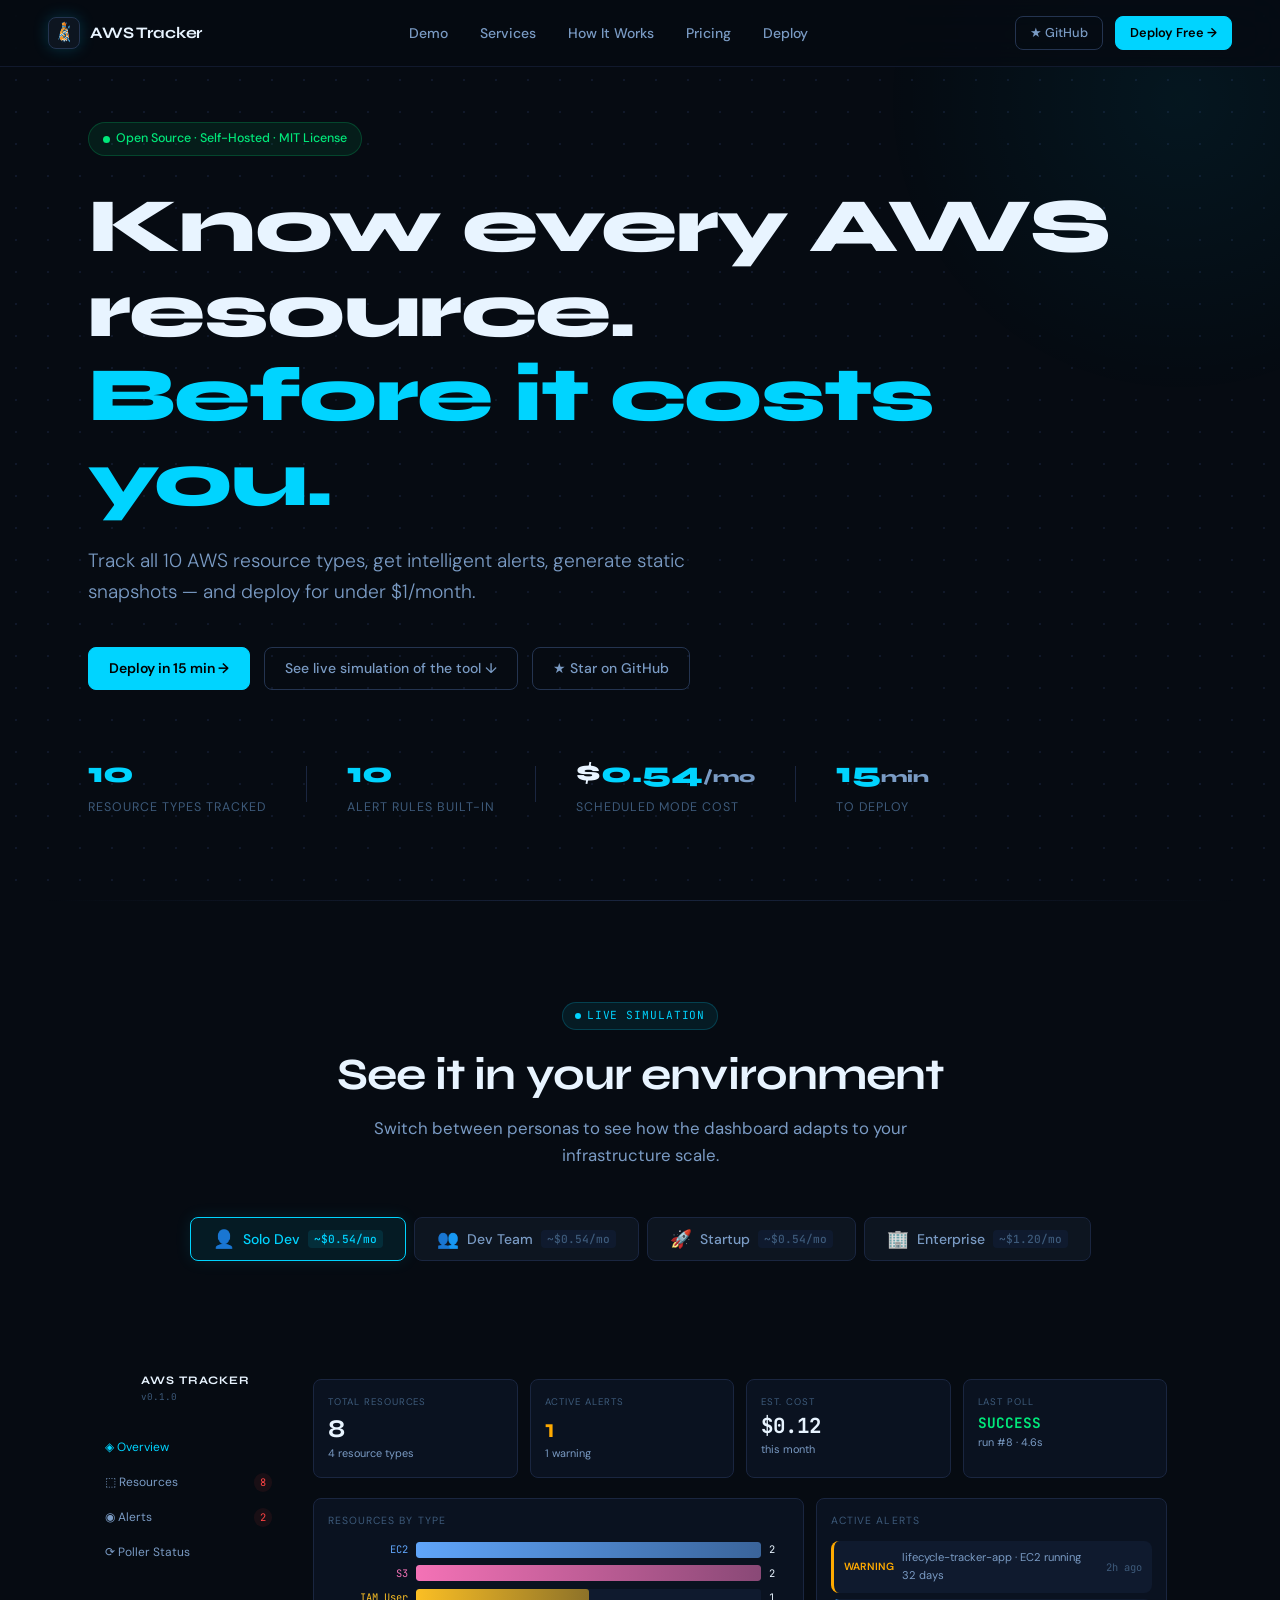
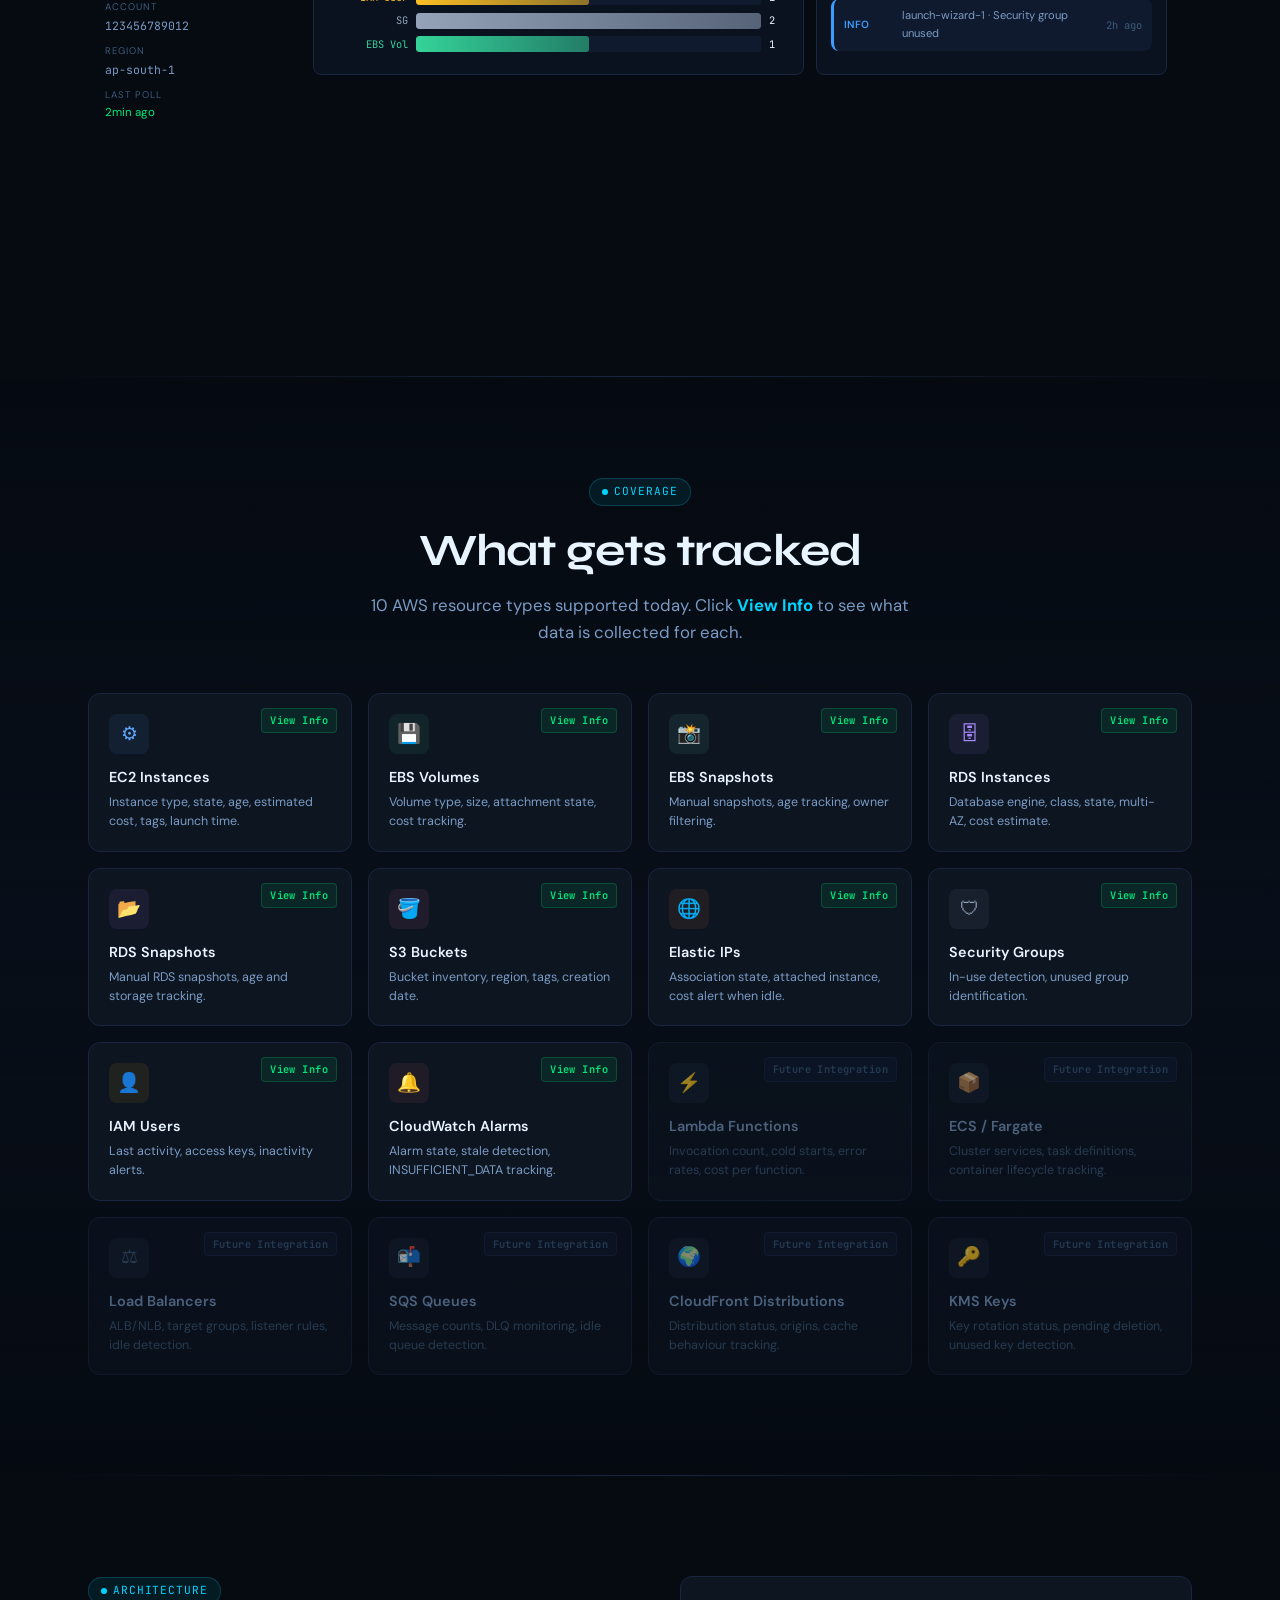
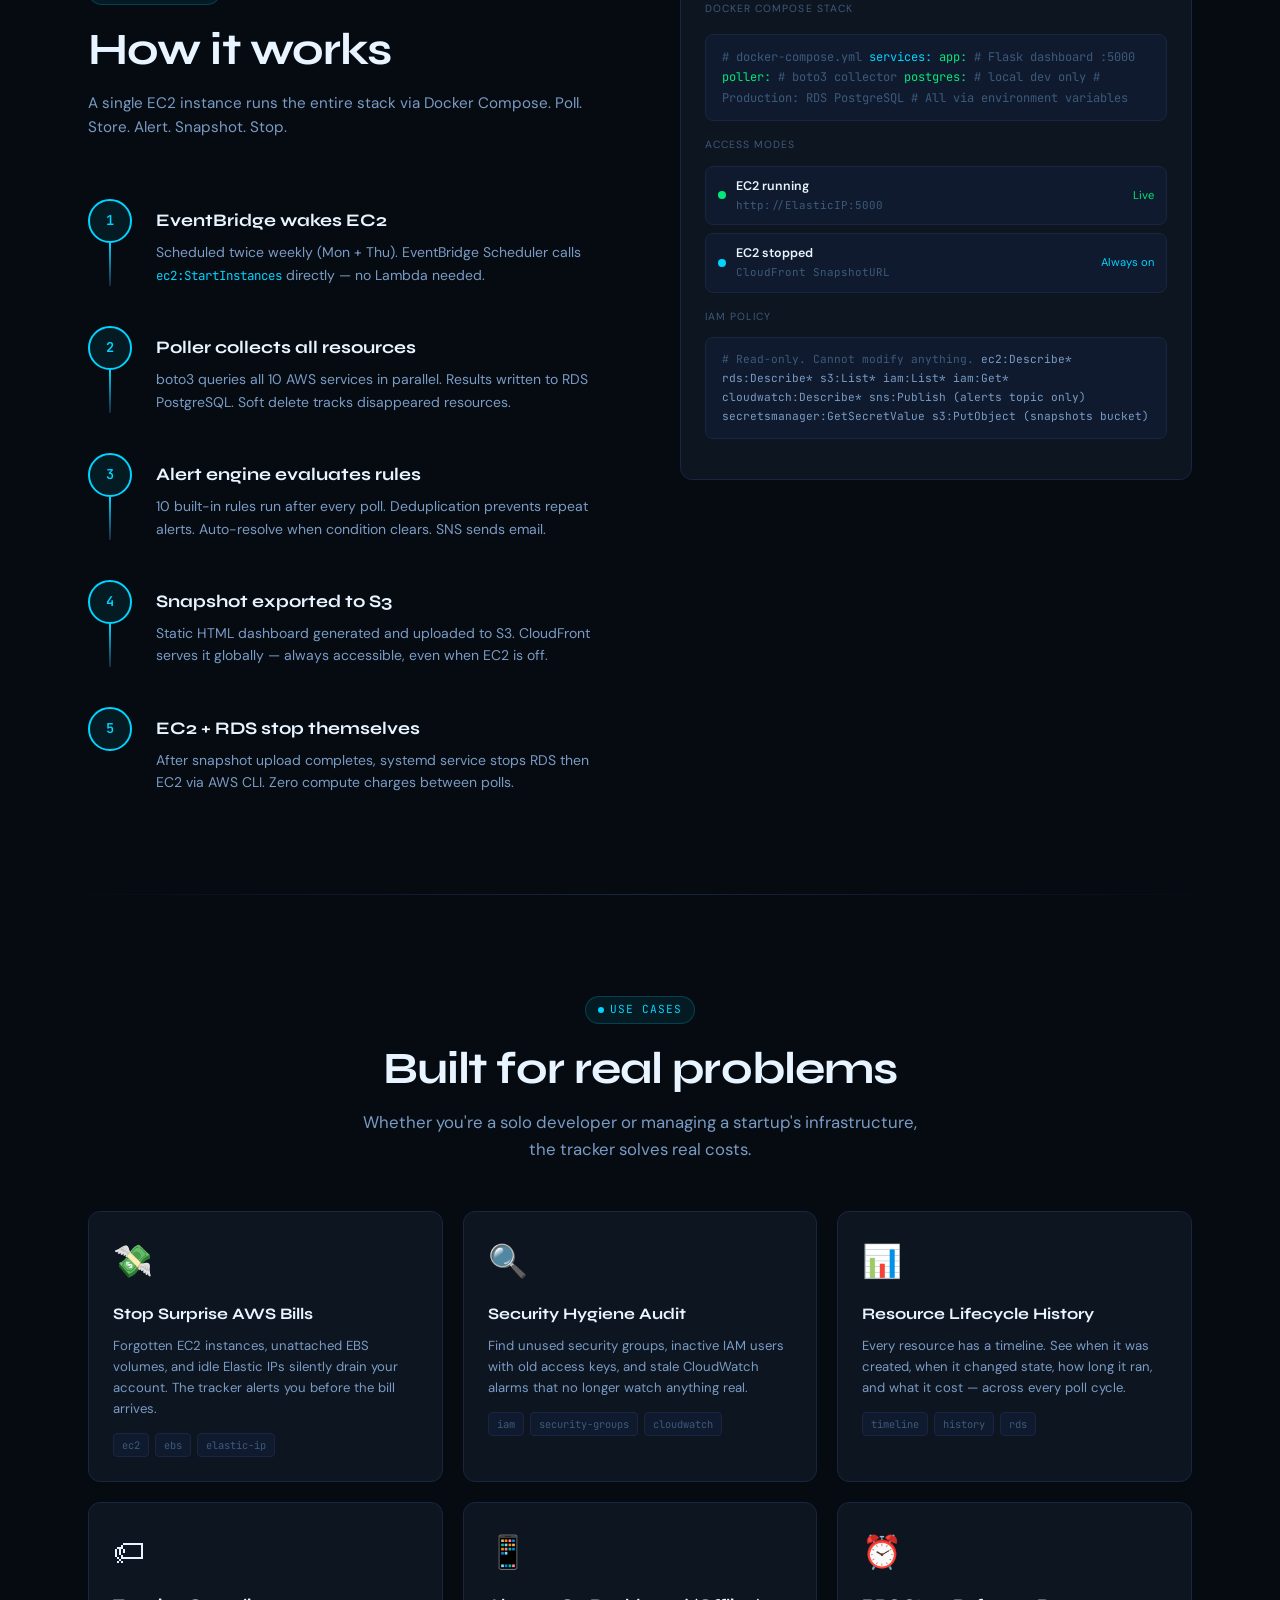
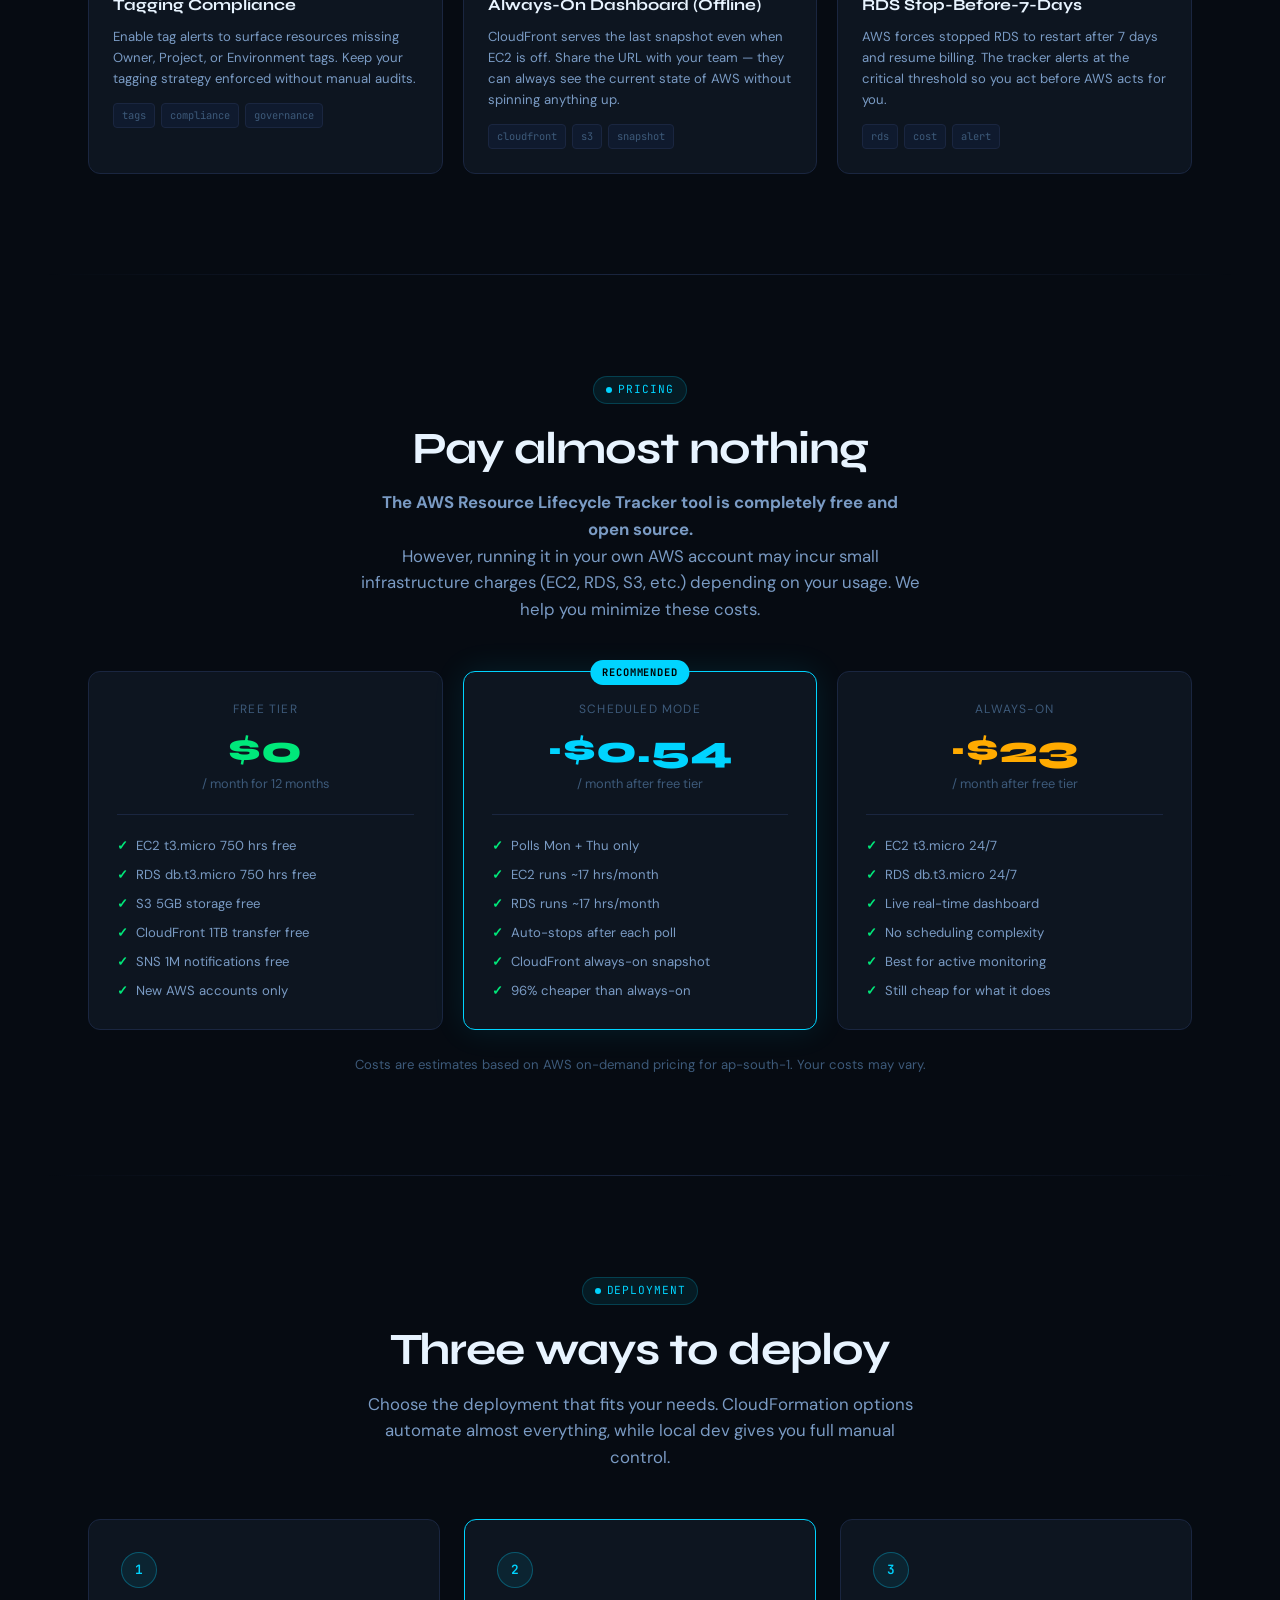
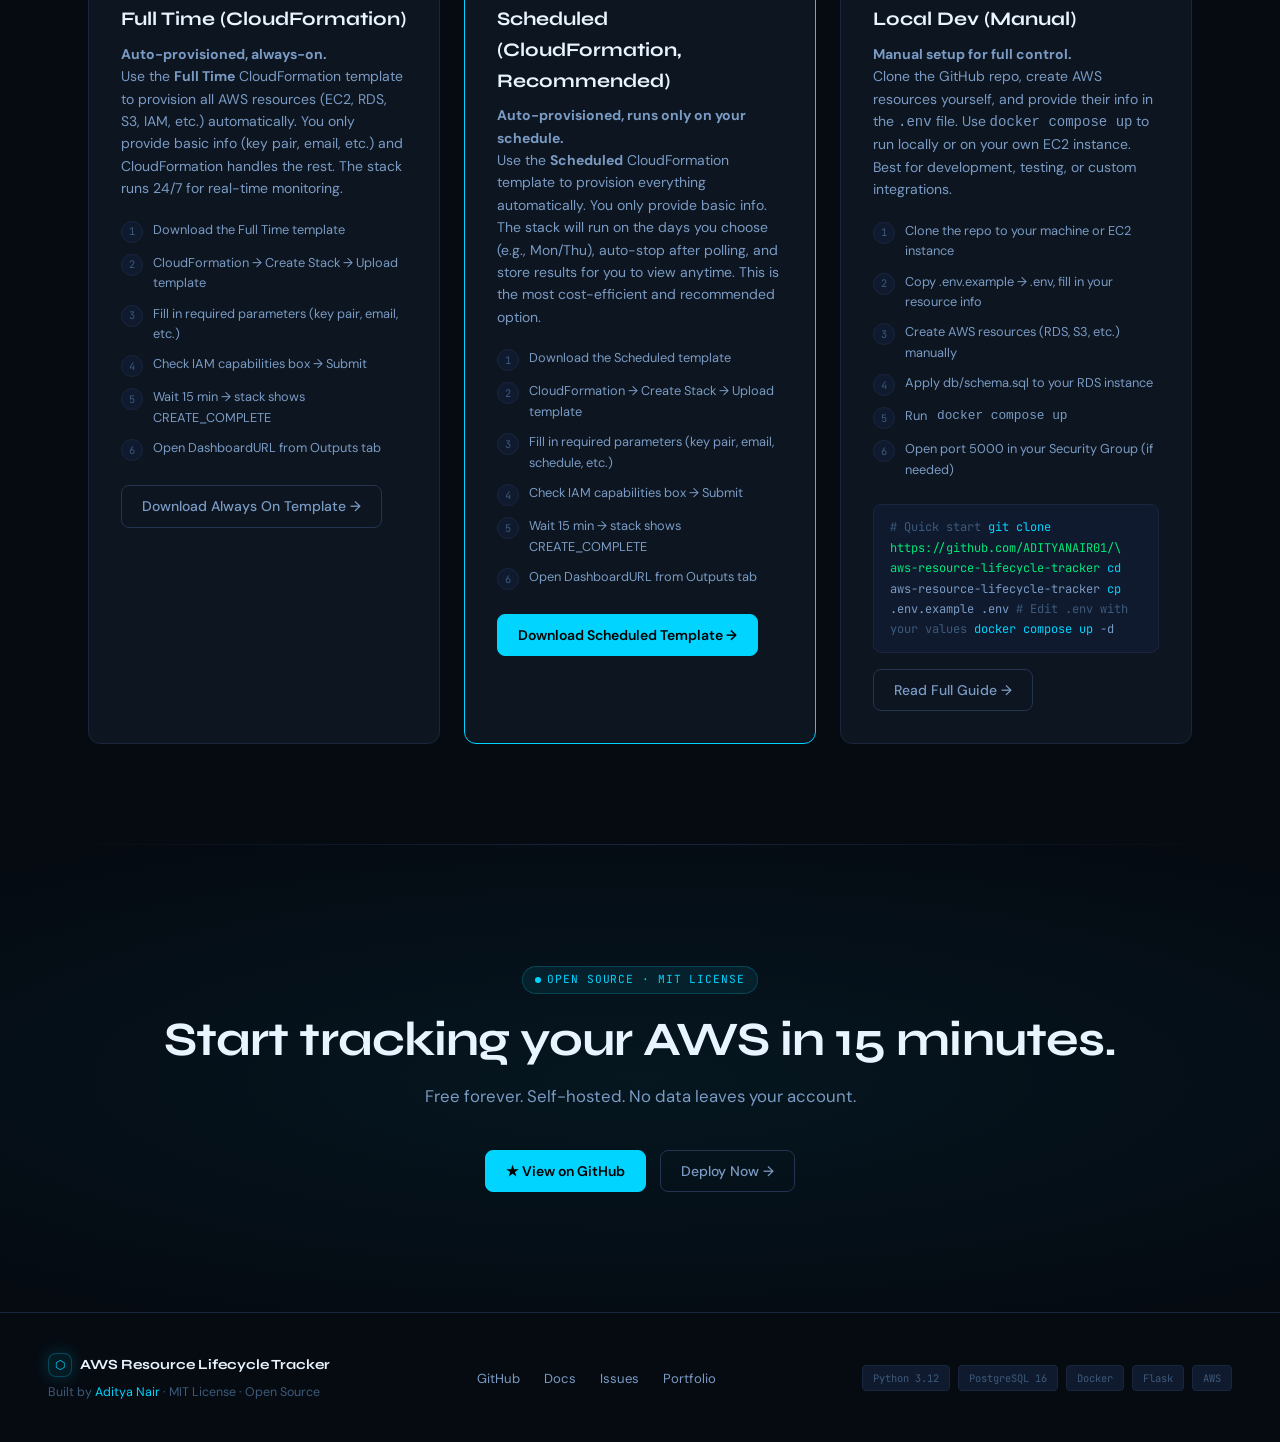
==== commit 7225adad: "improvemts in the landing page and readme" ====
--- a/landing-page/index.html
+++ b/landing-page/index.html
@@ -598,7 +598,7 @@
     <a href="#deploy">Deploy</a>
   </div>
   <div class="nav-cta">
-    <a href="https://github.com/ADITYANAIR01/aws-resource-lifecycle-tracker" target="_blank" class="btn btn-ghost btn-sm">
+    <a href="https://github.com/ADITYANAIR01/aws-resource-lifecycle-tracker" target="_blank" rel="noopener noreferrer" class="btn btn-ghost btn-sm">
       ★ GitHub
     </a>
     <a href="#deploy" class="btn btn-primary btn-sm">Deploy Free →</a>
@@ -626,7 +626,7 @@
       <a href="#demo" class="btn btn-ghost">
         See live simulation of the tool ↓
       </a>
-      <a href="https://github.com/ADITYANAIR01/aws-resource-lifecycle-tracker" target="_blank" class="btn btn-outline">
+      <a href="https://github.com/ADITYANAIR01/aws-resource-lifecycle-tracker" target="_blank" rel="noopener noreferrer" class="btn btn-outline">
         ★ Star on GitHub
       </a>
     </div>
@@ -1164,8 +1164,8 @@
           <div class="deploy-step"><div class="deploy-step-num">5</div>Wait 15 min → stack shows CREATE_COMPLETE</div>
           <div class="deploy-step"><div class="deploy-step-num">6</div>Open DashboardURL from Outputs tab</div>
         </div>
-        <a href="https://github.com/ADITYANAIR01/aws-resource-lifecycle-tracker/blob/main/deploy/cloudformation/deploy.yaml" target="_blank" class="btn btn-outline">
-          Download Full Time Template →
+        <a href="https://github.com/ADITYANAIR01/AWS-Resource-lifecycle-Tracker/blob/main/CloudFormation/deploy-always-on.yaml" target="_blank" rel="noopener noreferrer" class="btn btn-outline">
+          Download Always On Template →
         </a>
       </div>
 
@@ -1184,7 +1184,7 @@
           <div class="deploy-step"><div class="deploy-step-num">5</div>Wait 15 min → stack shows CREATE_COMPLETE</div>
           <div class="deploy-step"><div class="deploy-step-num">6</div>Open DashboardURL from Outputs tab</div>
         </div>
-        <a href="https://github.com/ADITYANAIR01/aws-resource-lifecycle-tracker/blob/main/deploy/cloudformation/deploy-scheduled.yaml" target="_blank" class="btn btn-primary">
+        <a href="https://github.com/ADITYANAIR01/AWS-Resource-lifecycle-Tracker/blob/main/CloudFormation/deploy-scheduled.yaml" target="_blank" rel="noopener noreferrer" class="btn btn-primary">
           Download Scheduled Template →
         </a>
       </div>
@@ -1213,7 +1213,7 @@
 <span class="c"># Edit .env with your values</span>
 <span class="k">docker compose up</span> -d
         </div>
-        <a href="https://github.com/ADITYANAIR01/aws-resource-lifecycle-tracker#manual-setup" target="_blank" class="btn btn-outline">
+        <a href="https://github.com/ADITYANAIR01/aws-resource-lifecycle-tracker#manual-setup" target="_blank" rel="noopener noreferrer" class="btn btn-outline">
           Read Full Guide →
         </a>
       </div>
@@ -1230,7 +1230,7 @@
     <h2>Start tracking your AWS in 15 minutes.</h2>
     <p>Free forever. Self-hosted. No data leaves your account.</p>
     <div class="cta-actions">
-      <a href="https://github.com/ADITYANAIR01/aws-resource-lifecycle-tracker" target="_blank" class="btn btn-primary">
+      <a href="https://github.com/ADITYANAIR01/aws-resource-lifecycle-tracker" target="_blank" rel="noopener noreferrer" class="btn btn-primary">
         ★ View on GitHub
       </a>
       <a href="#deploy" class="btn btn-ghost">Deploy Now →</a>
@@ -1248,9 +1248,9 @@
     <div class="footer-copy">Built by <a href="https://www.adityanair.tech" target="_blank" style="color:var(--accent);text-decoration:none">Aditya Nair</a> · MIT License · Open Source</div>
   </div>
   <div class="footer-links">
-    <a href="https://github.com/ADITYANAIR01/aws-resource-lifecycle-tracker" target="_blank">GitHub</a>
-    <a href="https://github.com/ADITYANAIR01/aws-resource-lifecycle-tracker/blob/main/README.md" target="_blank">Docs</a>
-    <a href="https://github.com/ADITYANAIR01/aws-resource-lifecycle-tracker/issues" target="_blank">Issues</a>
+    <a href="https://github.com/ADITYANAIR01/aws-resource-lifecycle-tracker" target="_blank" rel="noopener noreferrer">GitHub</a>
+    <a href="https://github.com/ADITYANAIR01/aws-resource-lifecycle-tracker/blob/main/README.md" target="_blank" rel="noopener noreferrer">Docs</a>
+    <a href="https://github.com/ADITYANAIR01/aws-resource-lifecycle-tracker/issues" target="_blank" rel="noopener noreferrer">Issues</a>
     <a href="https://www.adityanair.tech" target="_blank">Portfolio</a>
   </div>
   <div class="footer-badges">
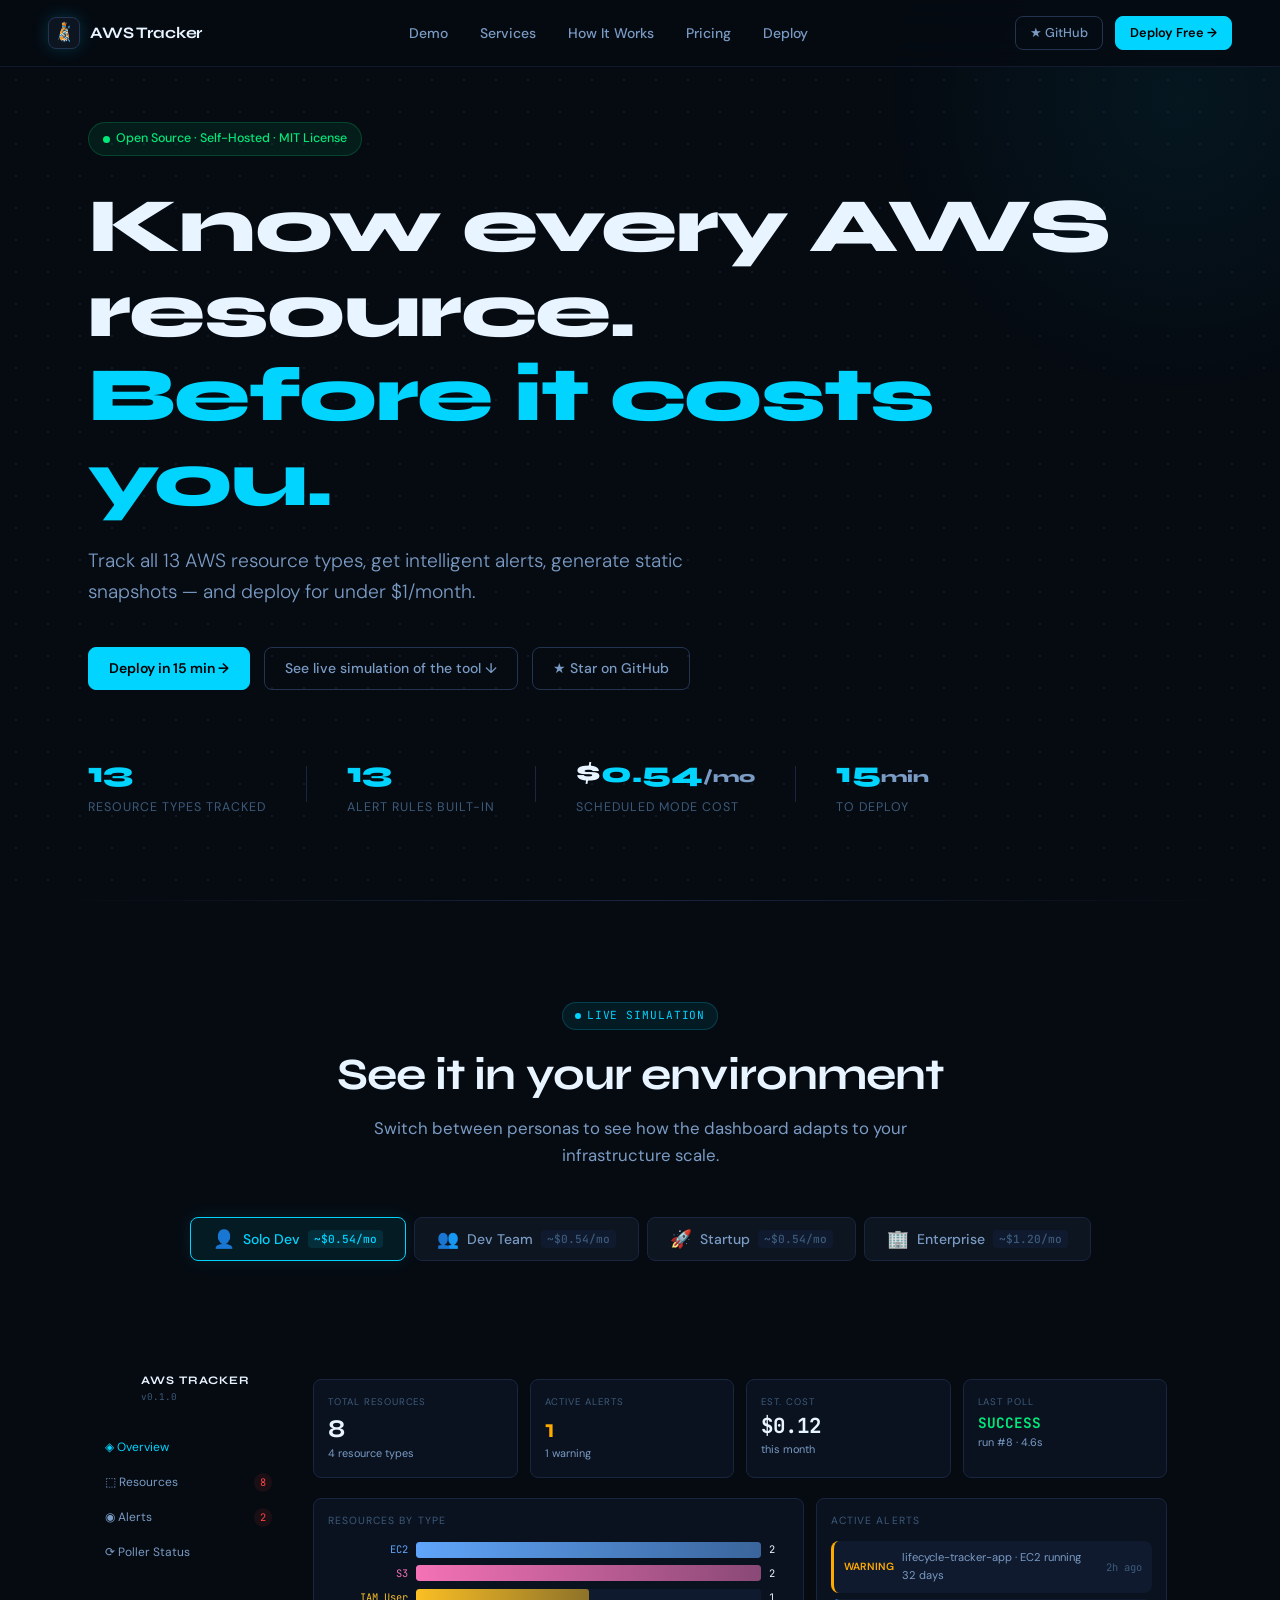
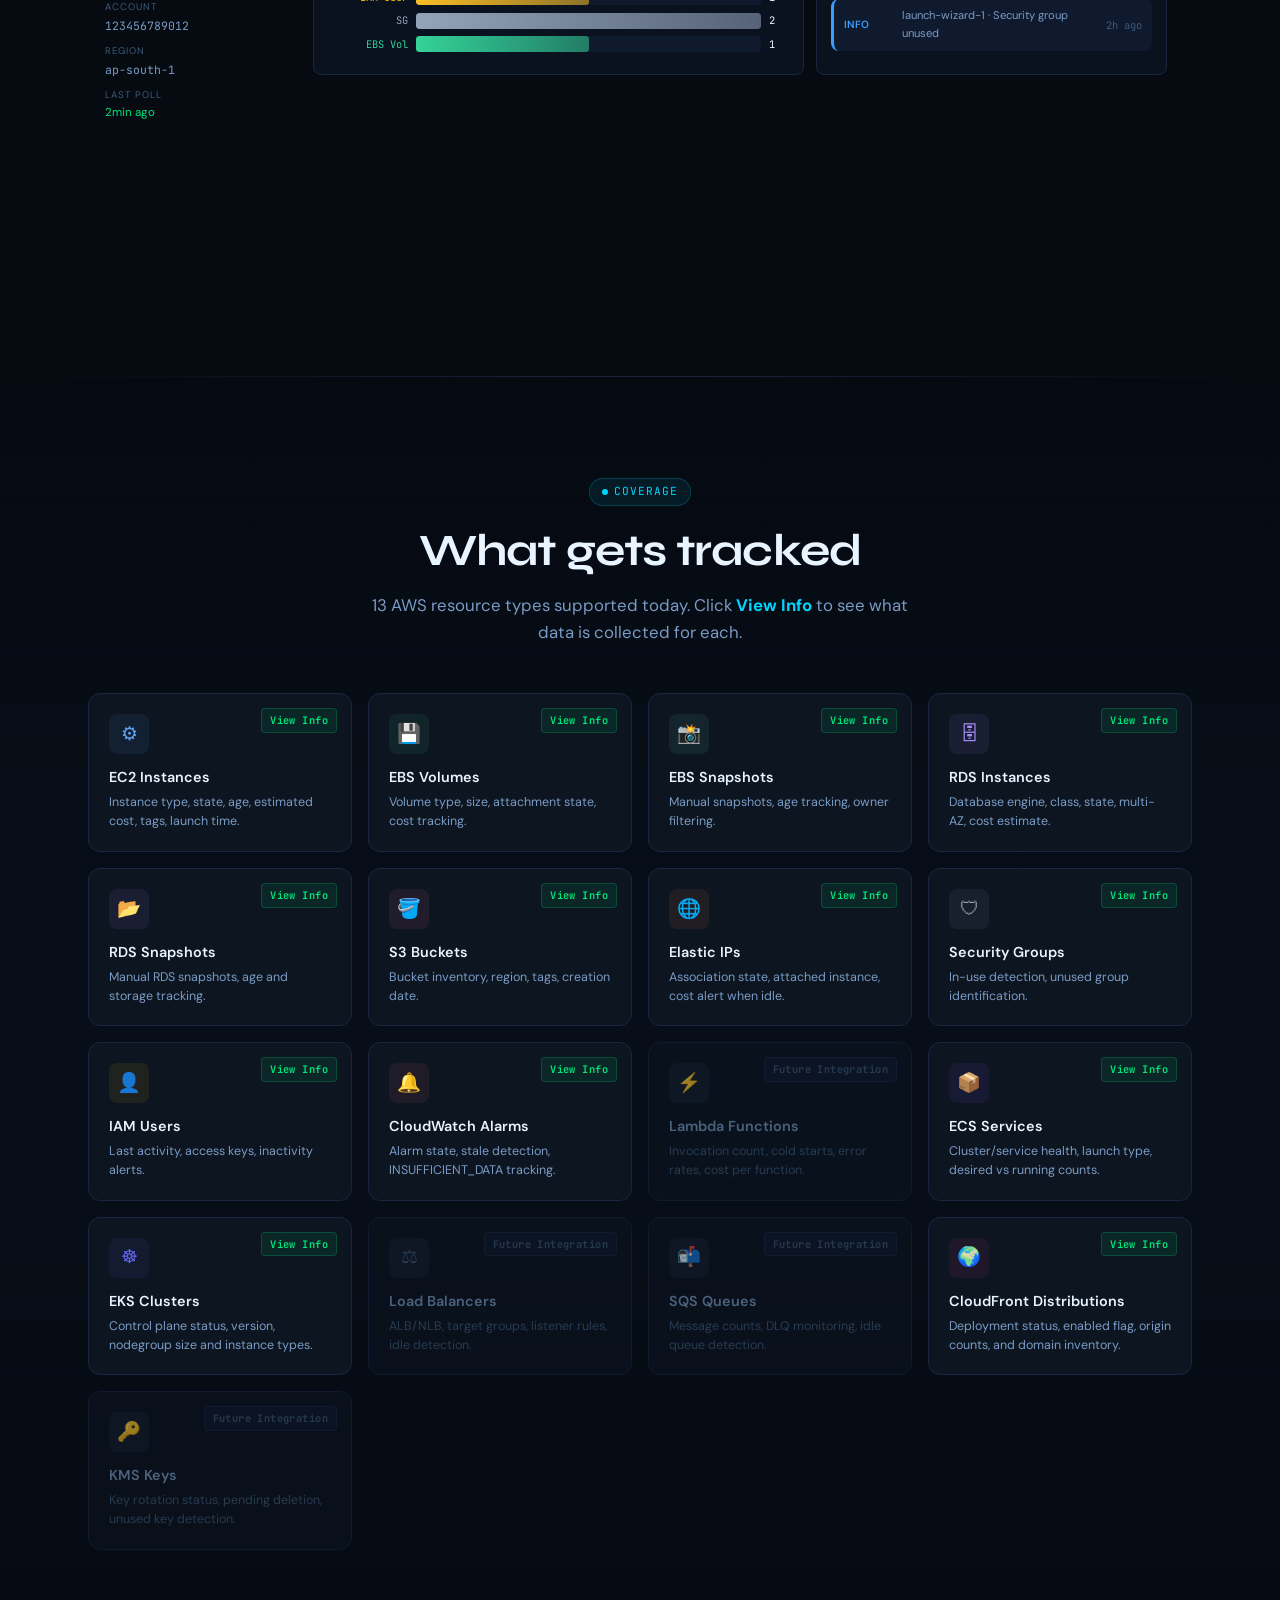
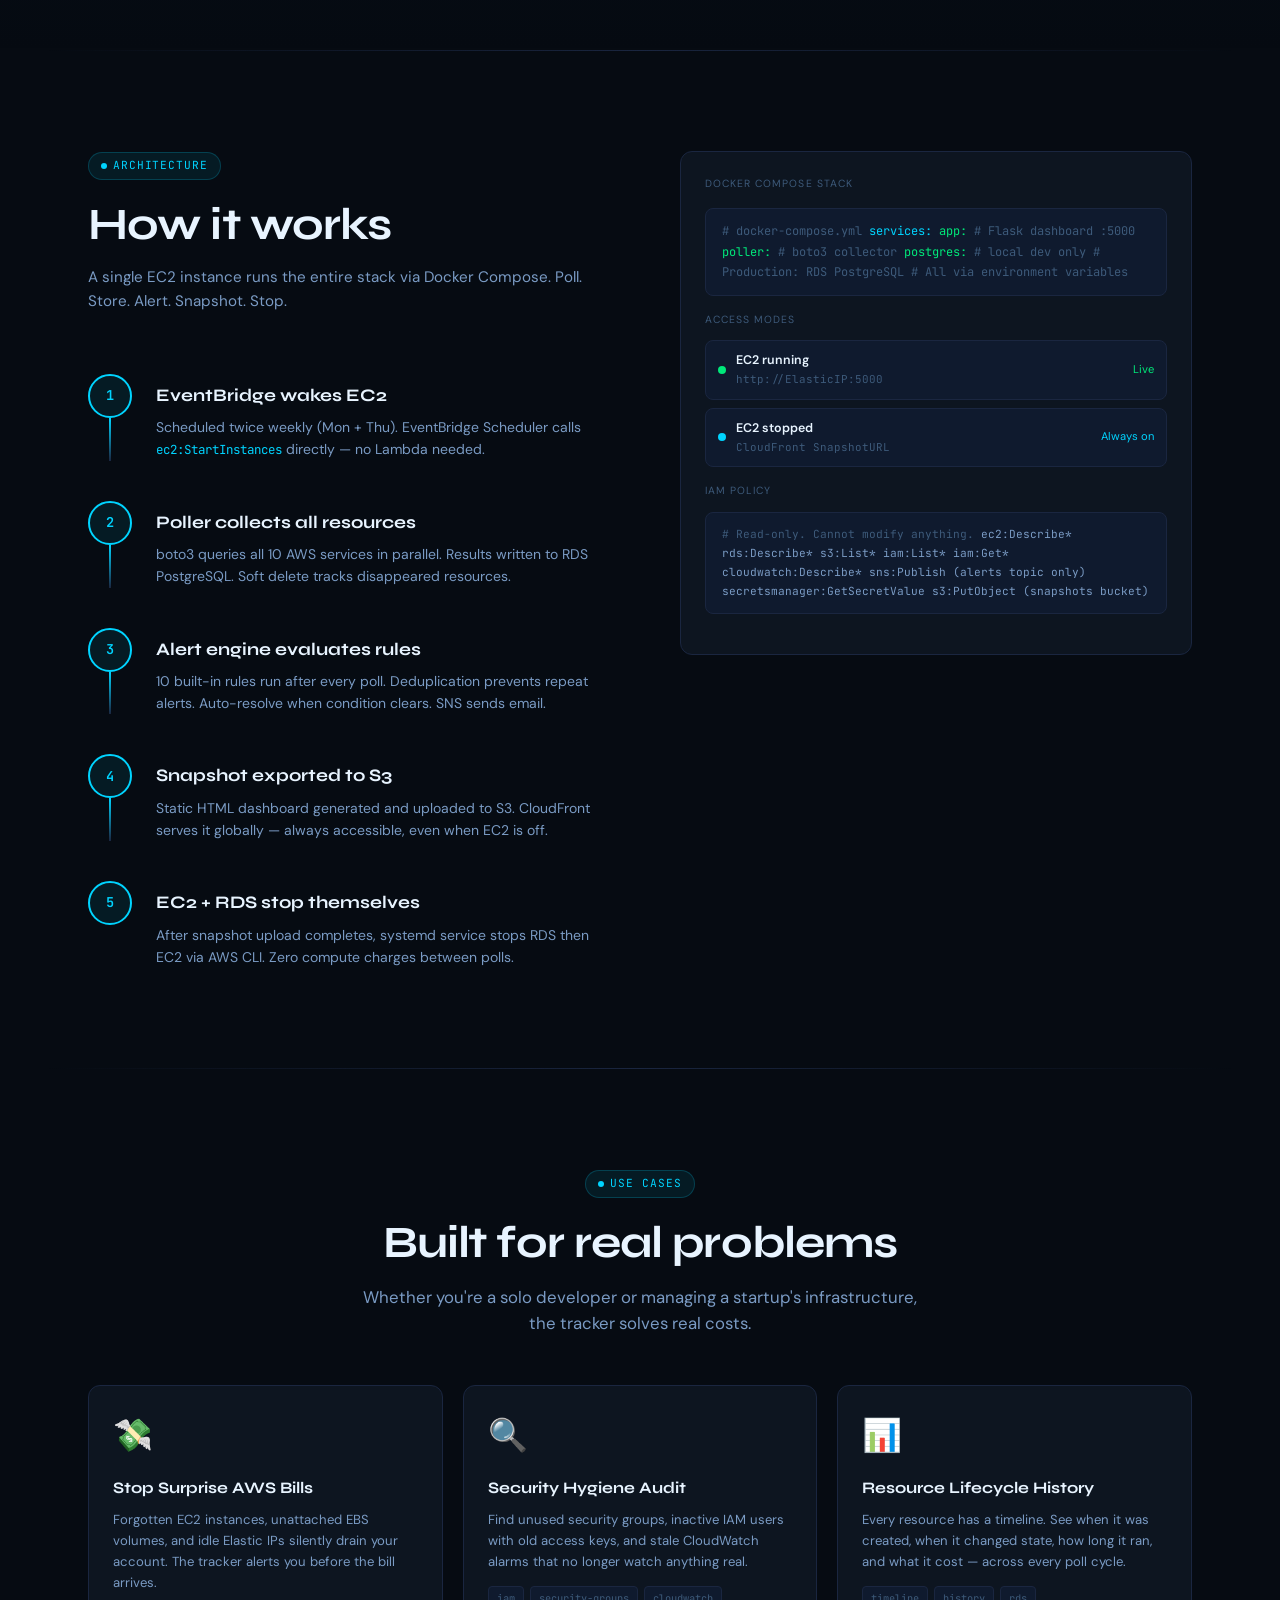
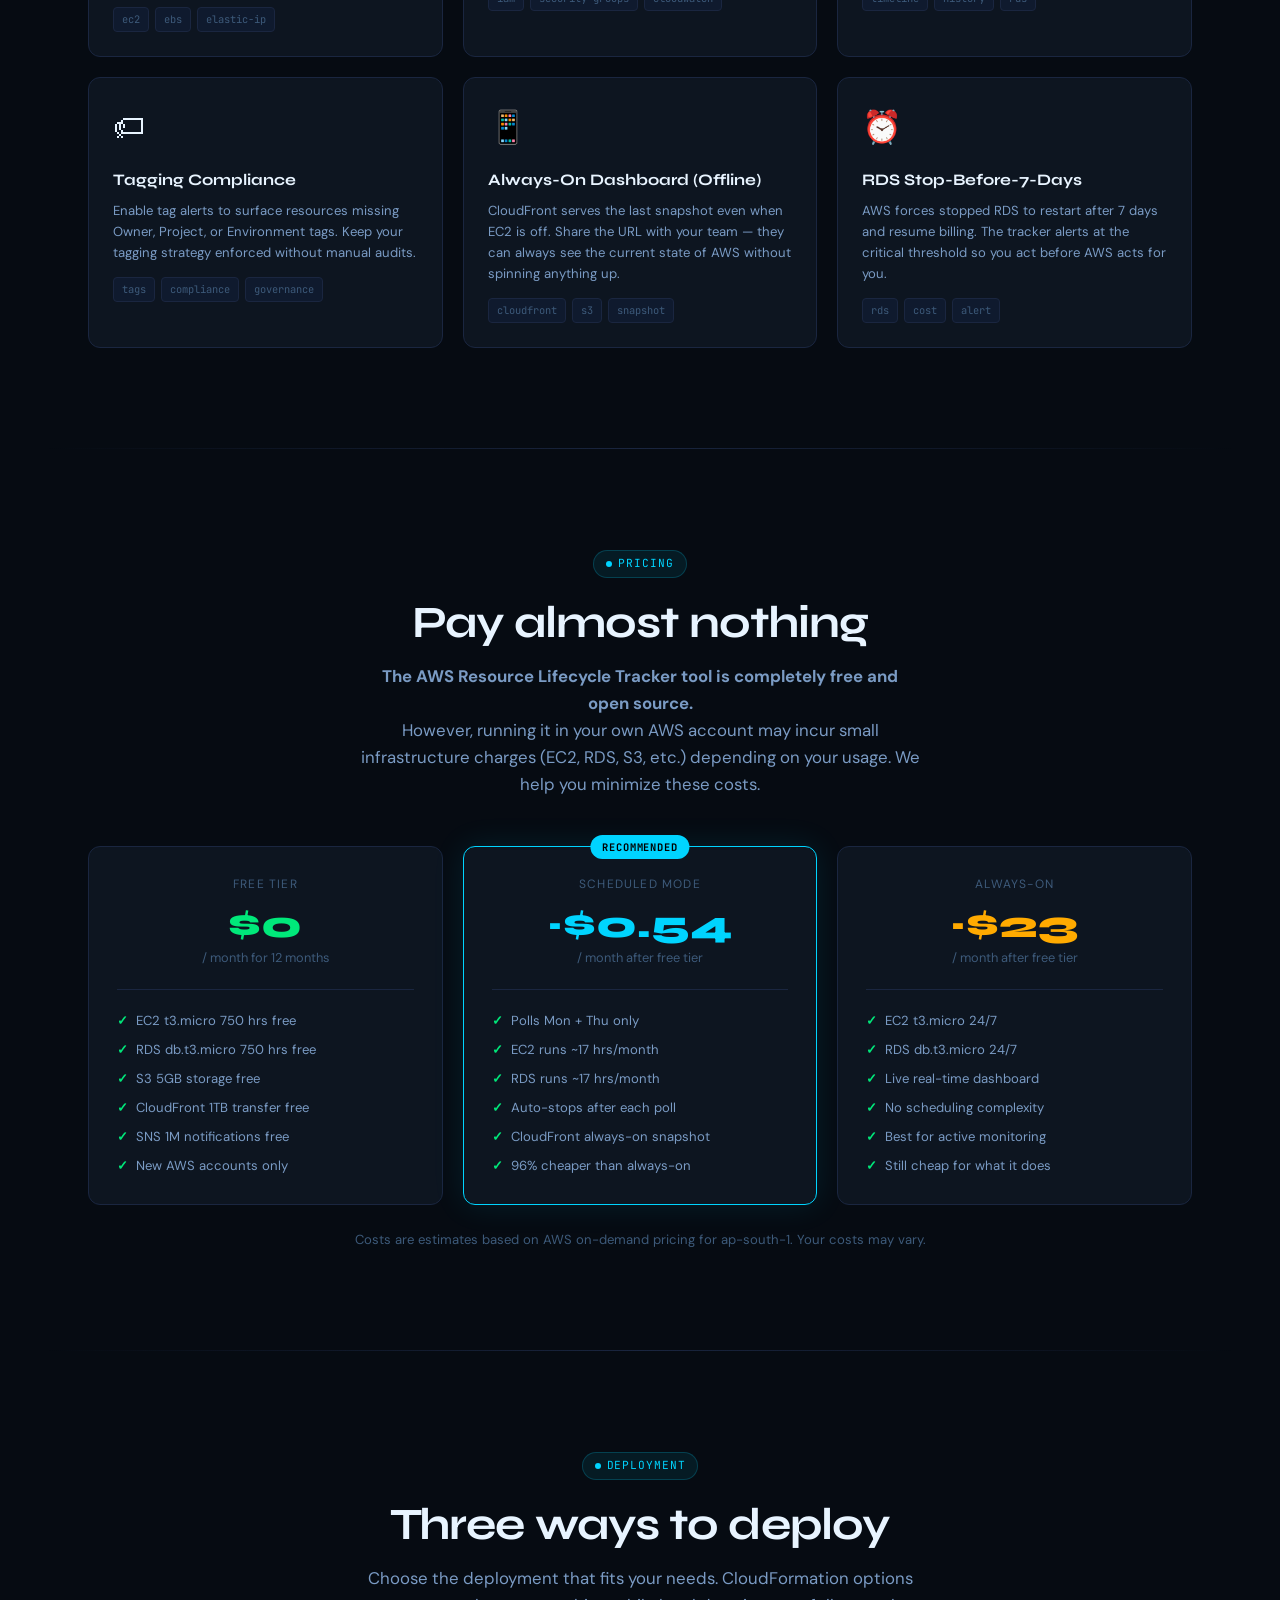
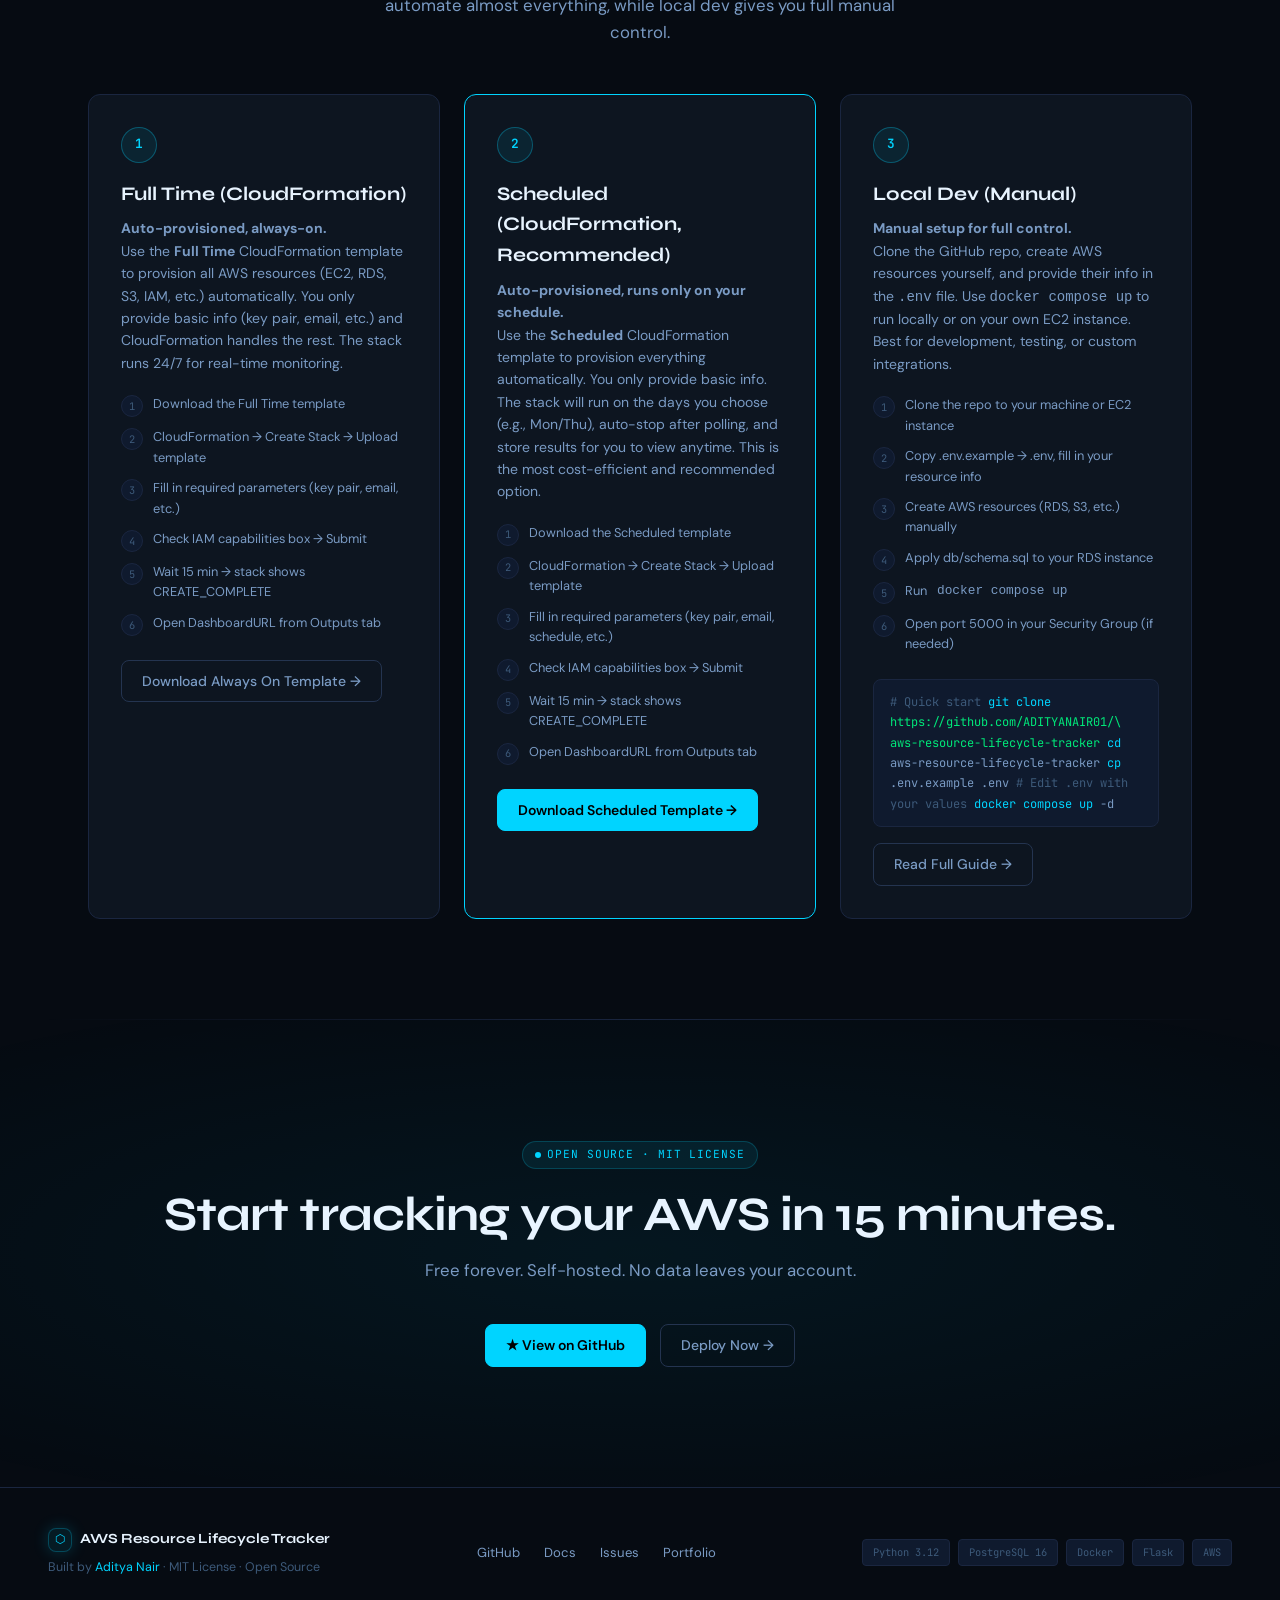
==== commit 8fea228a: "feat: Add support for ECS, EKS, and CloudFront resources - Enhanced resource listing and filtering t" ====
--- a/landing-page/index.html
+++ b/landing-page/index.html
@@ -617,7 +617,7 @@
       <span class="accent">Before it costs you.</span>
     </h1>
     <p class="hero-sub">
-      Track all 10 AWS resource types, get intelligent alerts, generate static snapshots — and deploy for under $1/month.
+      Track all 13 AWS resource types, get intelligent alerts, generate static snapshots — and deploy for under $1/month.
     </p>
     <div class="hero-actions">
       <a href="#deploy" class="btn btn-primary">
@@ -735,7 +735,7 @@
     <div class="demo-header reveal">
       <div class="section-tag">Coverage</div>
       <h2>What gets tracked</h2>
-      <p>10 AWS resource types supported today. Click <strong style="color:var(--accent)">View Info</strong> to see what data is collected for each.</p>
+      <p>13 AWS resource types supported today. Click <strong style="color:var(--accent)">View Info</strong> to see what data is collected for each.</p>
     </div>
 
     <div class="services-grid reveal" id="services-grid">
@@ -848,11 +848,24 @@
         <span class="service-badge future">Future Integration</span>
       </div>
 
-      <div class="service-card future">
-        <div class="service-icon" style="background:rgba(30,41,59,.5);color:var(--text3)">📦</div>
-        <div class="service-name" style="color:var(--text2)">ECS / Fargate</div>
-        <div class="service-desc" style="color:var(--text3)">Cluster services, task definitions, container lifecycle tracking.</div>
-        <span class="service-badge future">Future Integration</span>
+      <div class="service-card supported">
+        <div class="service-icon" style="background:rgba(139,92,246,.08);color:#8b5cf6">📦</div>
+        <div class="service-name">ECS Services</div>
+        <div class="service-desc">Cluster/service health, launch type, desired vs running counts.</div>
+        <span class="service-badge live" onclick="toggleInfo(this)">View Info</span>
+        <div class="service-info-panel">
+          Collects via <code>list_clusters</code> + <code>list_services</code> + <code>describe_services</code>. Tracks launch type (EC2/Fargate), task definition family, desired/running counts, and service health.
+        </div>
+      </div>
+
+      <div class="service-card supported">
+        <div class="service-icon" style="background:rgba(99,102,241,.08);color:#6366f1">☸</div>
+        <div class="service-name">EKS Clusters</div>
+        <div class="service-desc">Control plane status, version, nodegroup size and instance types.</div>
+        <span class="service-badge live" onclick="toggleInfo(this)">View Info</span>
+        <div class="service-info-panel">
+          Collects via <code>list_clusters</code> + <code>describe_cluster</code> + <code>describe_nodegroup</code>. Tracks version, endpoint, cluster status, nodegroup capacity, and estimated control-plane + node cost.
+        </div>
       </div>
 
       <div class="service-card future">
@@ -869,11 +882,14 @@
         <span class="service-badge future">Future Integration</span>
       </div>
 
-      <div class="service-card future">
-        <div class="service-icon" style="background:rgba(30,41,59,.5);color:var(--text3)">🌍</div>
-        <div class="service-name" style="color:var(--text2)">CloudFront Distributions</div>
-        <div class="service-desc" style="color:var(--text3)">Distribution status, origins, cache behaviour tracking.</div>
-        <span class="service-badge future">Future Integration</span>
+      <div class="service-card supported">
+        <div class="service-icon" style="background:rgba(236,72,153,.08);color:#ec4899">🌍</div>
+        <div class="service-name">CloudFront Distributions</div>
+        <div class="service-desc">Deployment status, enabled flag, origin counts, and domain inventory.</div>
+        <span class="service-badge live" onclick="toggleInfo(this)">View Info</span>
+        <div class="service-info-panel">
+          Collects via <code>list_distributions</code> + <code>list_tags_for_resource</code>. Tracks distribution domain, status, enabled/disabled state, origins, and global region metadata.
+        </div>
       </div>
 
       <div class="service-card future">
@@ -1327,7 +1343,7 @@
     lastPoll: '1min ago',
     url: 'https://tracker.startup.io',
     stats: {
-      resources: {val: 47, color: 'var(--text)', sub: '10 resource types'},
+      resources: {val: 47, color: 'var(--text)', sub: '13 resource types'},
       alerts: {val: 8, color: 'var(--red)', sub: '2 critical · 6 warning'},
       cost: {val: '$3.40', color: 'var(--amber)', sub: 'this month'},
       poll: {val: 'SUCCESS', color: 'var(--green)', sub: 'run #61 · 7.2s'},
@@ -1357,7 +1373,7 @@
     lastPoll: 'just now',
     url: 'https://aws-tracker.corp.internal',
     stats: {
-      resources: {val: 134, color: 'var(--text)', sub: '10 resource types'},
+      resources: {val: 134, color: 'var(--text)', sub: '13 resource types'},
       alerts: {val: 17, color: 'var(--red)', sub: '3 critical · 14 others'},
       cost: {val: '$12.40', color: 'var(--red)', sub: 'this month'},
       poll: {val: 'PARTIAL', color: 'var(--amber)', sub: 'run #244 · 14.3s'},
@@ -1559,8 +1575,8 @@
 
 // ── INIT ──
 window.addEventListener('load', () => {
-  animateCount('count-resources', 10);
-  animateCount('count-alerts', 10);
+  animateCount('count-resources', 13);
+  animateCount('count-alerts', 13);
   animateCount('count-cost', 0.54);
   animateCount('count-deploy', 15);
   renderDashboard(currentPersona, currentSimTab);
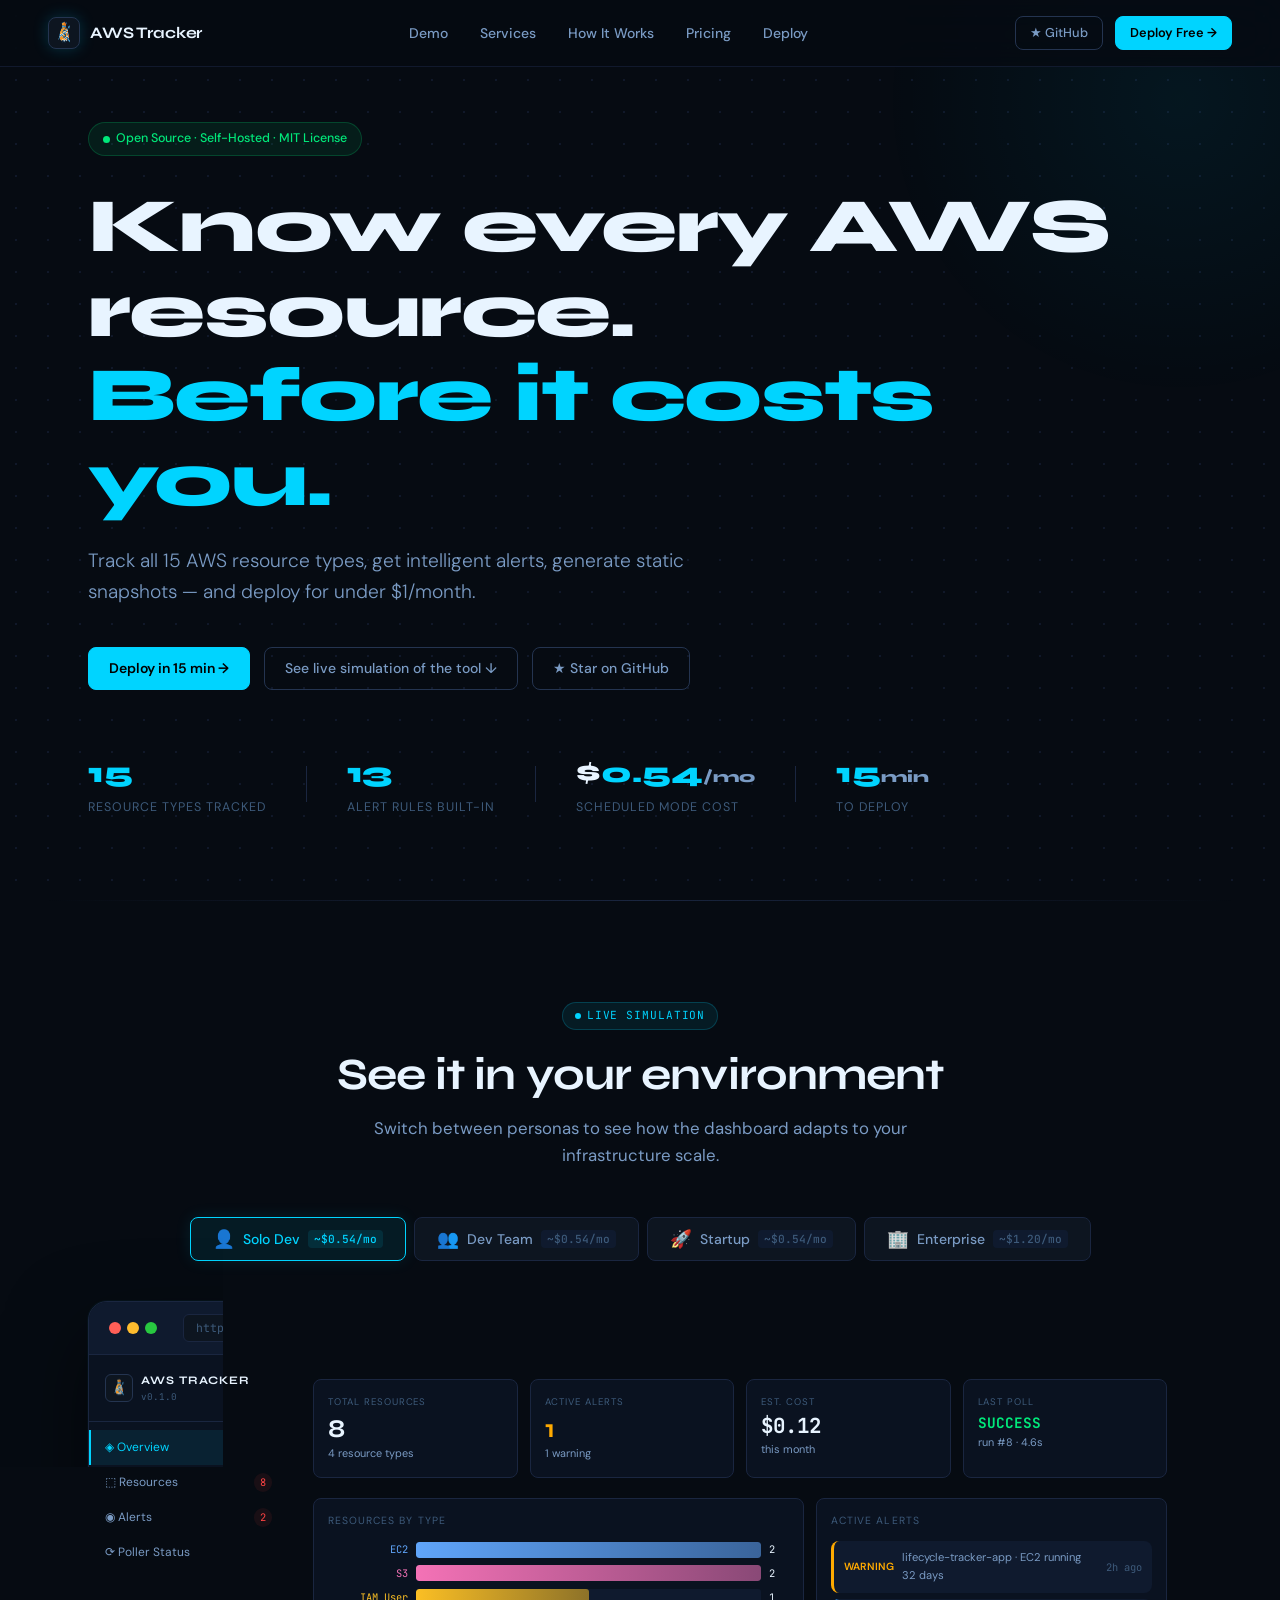
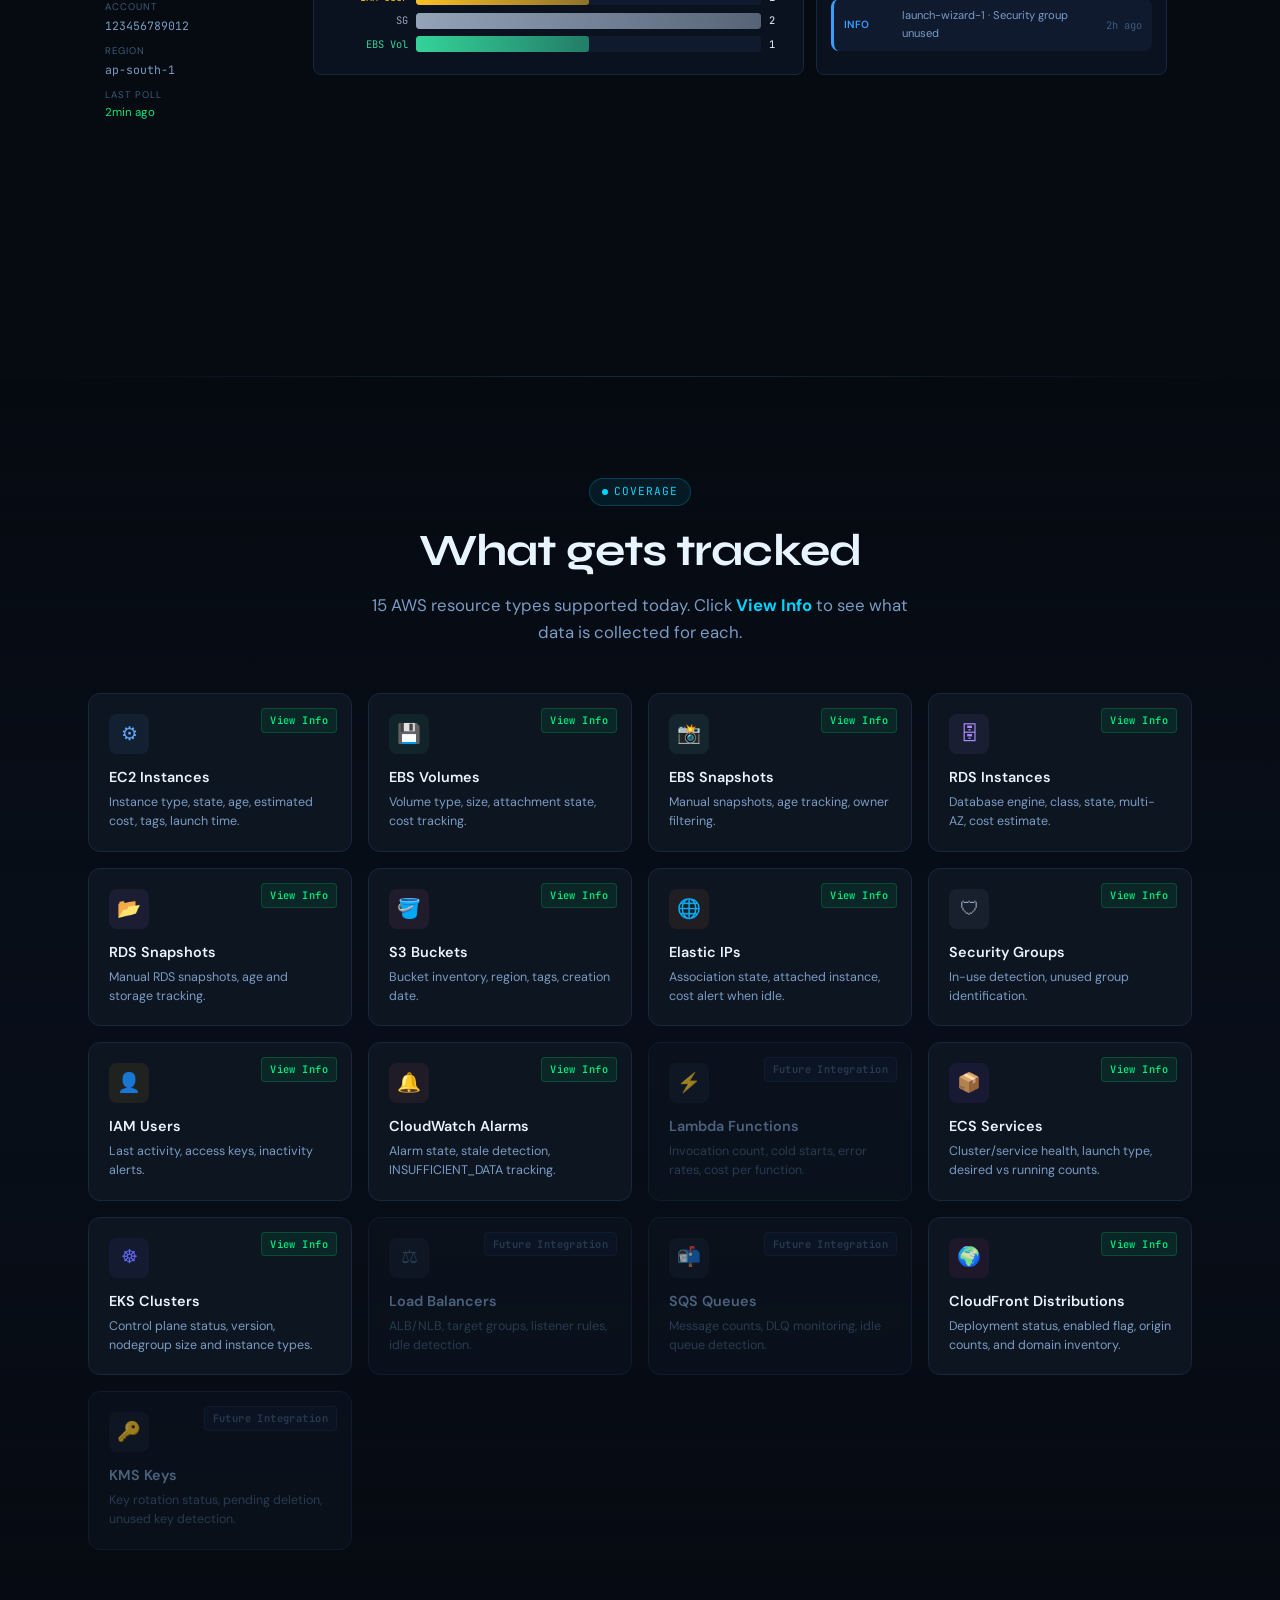
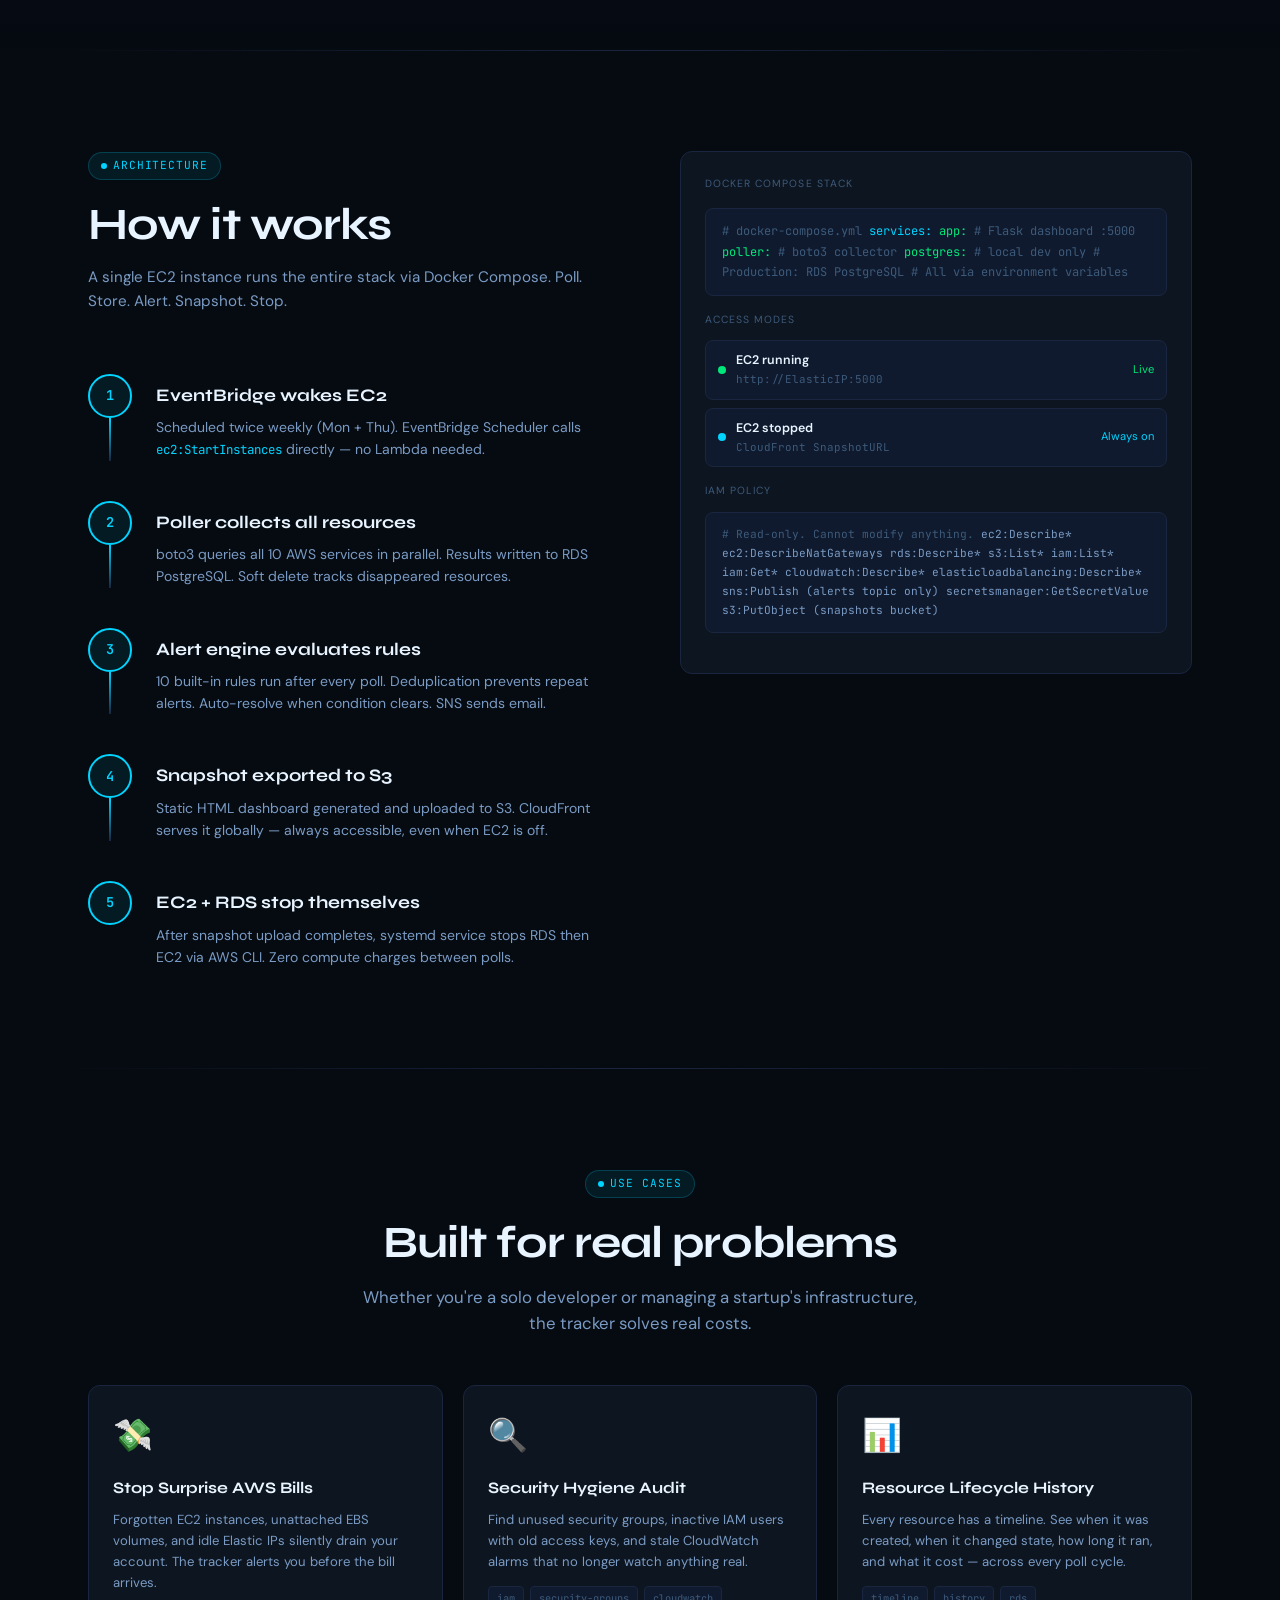
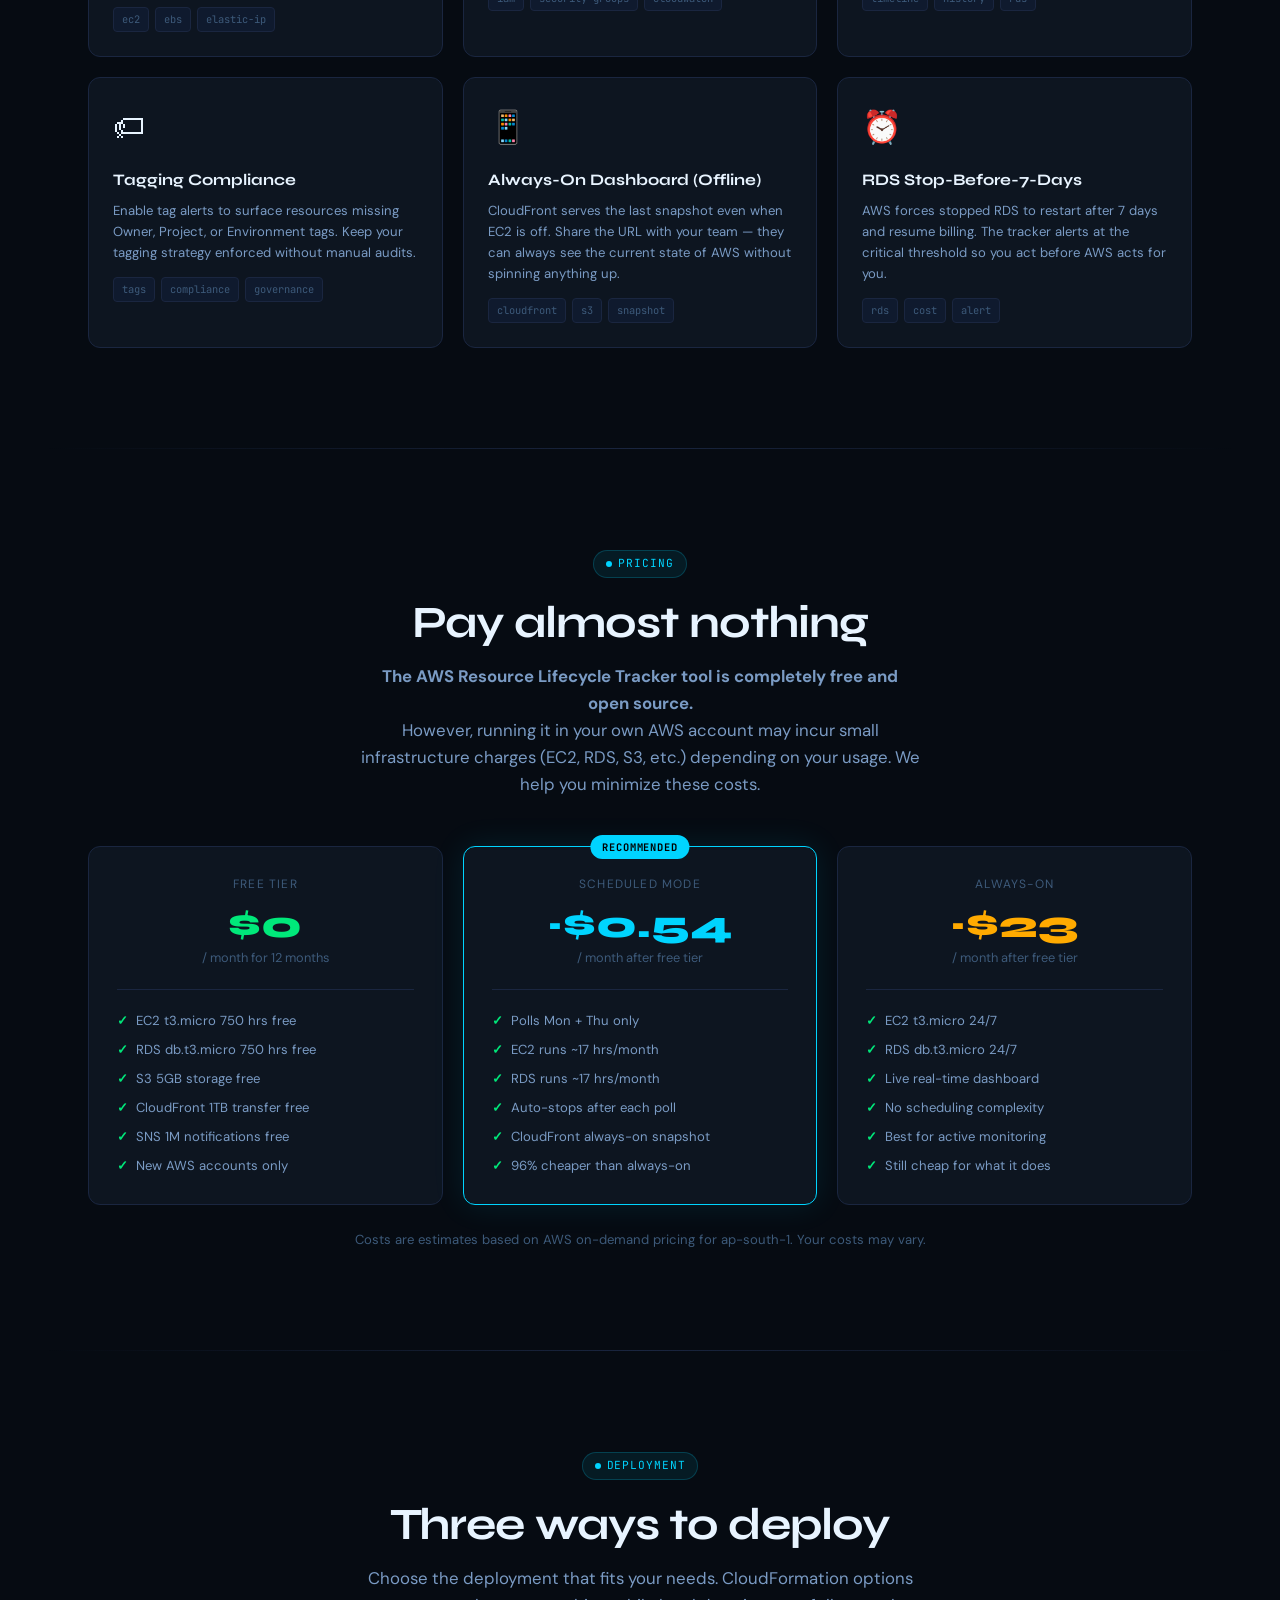
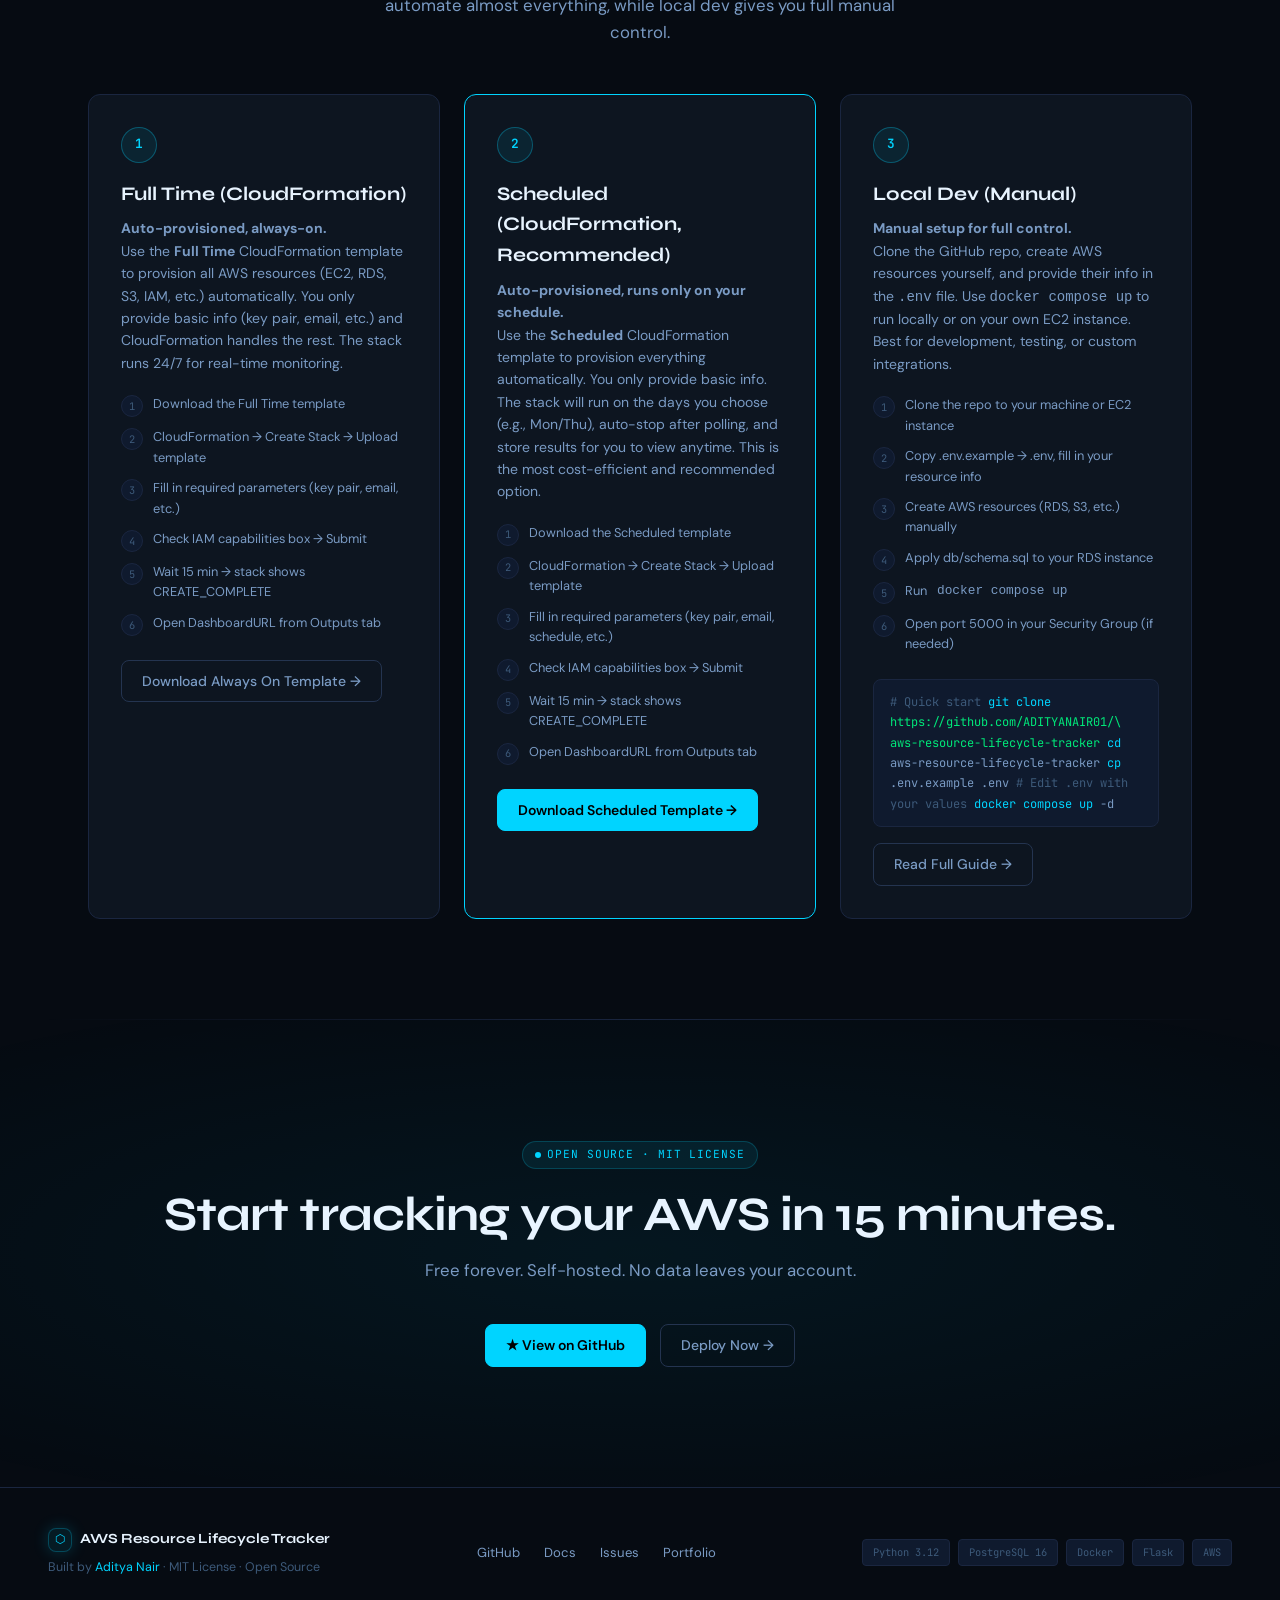
==== commit 8e7c9b77: "feat: add Load Balancer and NAT Gateway tracking (v2.0.0) Add Load Balancer and NAT Gateway resource" ====
--- a/landing-page/index.html
+++ b/landing-page/index.html
@@ -617,7 +617,7 @@
       <span class="accent">Before it costs you.</span>
     </h1>
     <p class="hero-sub">
-      Track all 13 AWS resource types, get intelligent alerts, generate static snapshots — and deploy for under $1/month.
+      Track all 15 AWS resource types, get intelligent alerts, generate static snapshots — and deploy for under $1/month.
     </p>
     <div class="hero-actions">
       <a href="#deploy" class="btn btn-primary">
@@ -735,7 +735,7 @@
     <div class="demo-header reveal">
       <div class="section-tag">Coverage</div>
       <h2>What gets tracked</h2>
-      <p>13 AWS resource types supported today. Click <strong style="color:var(--accent)">View Info</strong> to see what data is collected for each.</p>
+      <p>15 AWS resource types supported today. Click <strong style="color:var(--accent)">View Info</strong> to see what data is collected for each.</p>
     </div>
 
     <div class="services-grid reveal" id="services-grid">
@@ -1002,9 +1002,9 @@
           <div style="font-size:.65rem;text-transform:uppercase;letter-spacing:.1em;color:var(--text3);margin:16px 0 12px">IAM Policy</div>
           <div class="code-block" style="font-size:.7rem">
 <span class="c"># Read-only. Cannot modify anything.</span>
-ec2:Describe* rds:Describe*
+ec2:Describe* ec2:DescribeNatGateways rds:Describe*
 s3:List* iam:List* iam:Get*
-cloudwatch:Describe*
+cloudwatch:Describe* elasticloadbalancing:Describe*
 sns:Publish (alerts topic only)
 secretsmanager:GetSecretValue
 s3:PutObject (snapshots bucket)
@@ -1343,7 +1343,7 @@
     lastPoll: '1min ago',
     url: 'https://tracker.startup.io',
     stats: {
-      resources: {val: 47, color: 'var(--text)', sub: '13 resource types'},
+      resources: {val: 47, color: 'var(--text)', sub: '15 resource types'},
       alerts: {val: 8, color: 'var(--red)', sub: '2 critical · 6 warning'},
       cost: {val: '$3.40', color: 'var(--amber)', sub: 'this month'},
       poll: {val: 'SUCCESS', color: 'var(--green)', sub: 'run #61 · 7.2s'},
@@ -1373,7 +1373,7 @@
     lastPoll: 'just now',
     url: 'https://aws-tracker.corp.internal',
     stats: {
-      resources: {val: 134, color: 'var(--text)', sub: '13 resource types'},
+      resources: {val: 134, color: 'var(--text)', sub: '15 resource types'},
       alerts: {val: 17, color: 'var(--red)', sub: '3 critical · 14 others'},
       cost: {val: '$12.40', color: 'var(--red)', sub: 'this month'},
       poll: {val: 'PARTIAL', color: 'var(--amber)', sub: 'run #244 · 14.3s'},
@@ -1575,7 +1575,7 @@
 
 // ── INIT ──
 window.addEventListener('load', () => {
-  animateCount('count-resources', 13);
+  animateCount('count-resources', 15);
   animateCount('count-alerts', 13);
   animateCount('count-cost', 0.54);
   animateCount('count-deploy', 15);
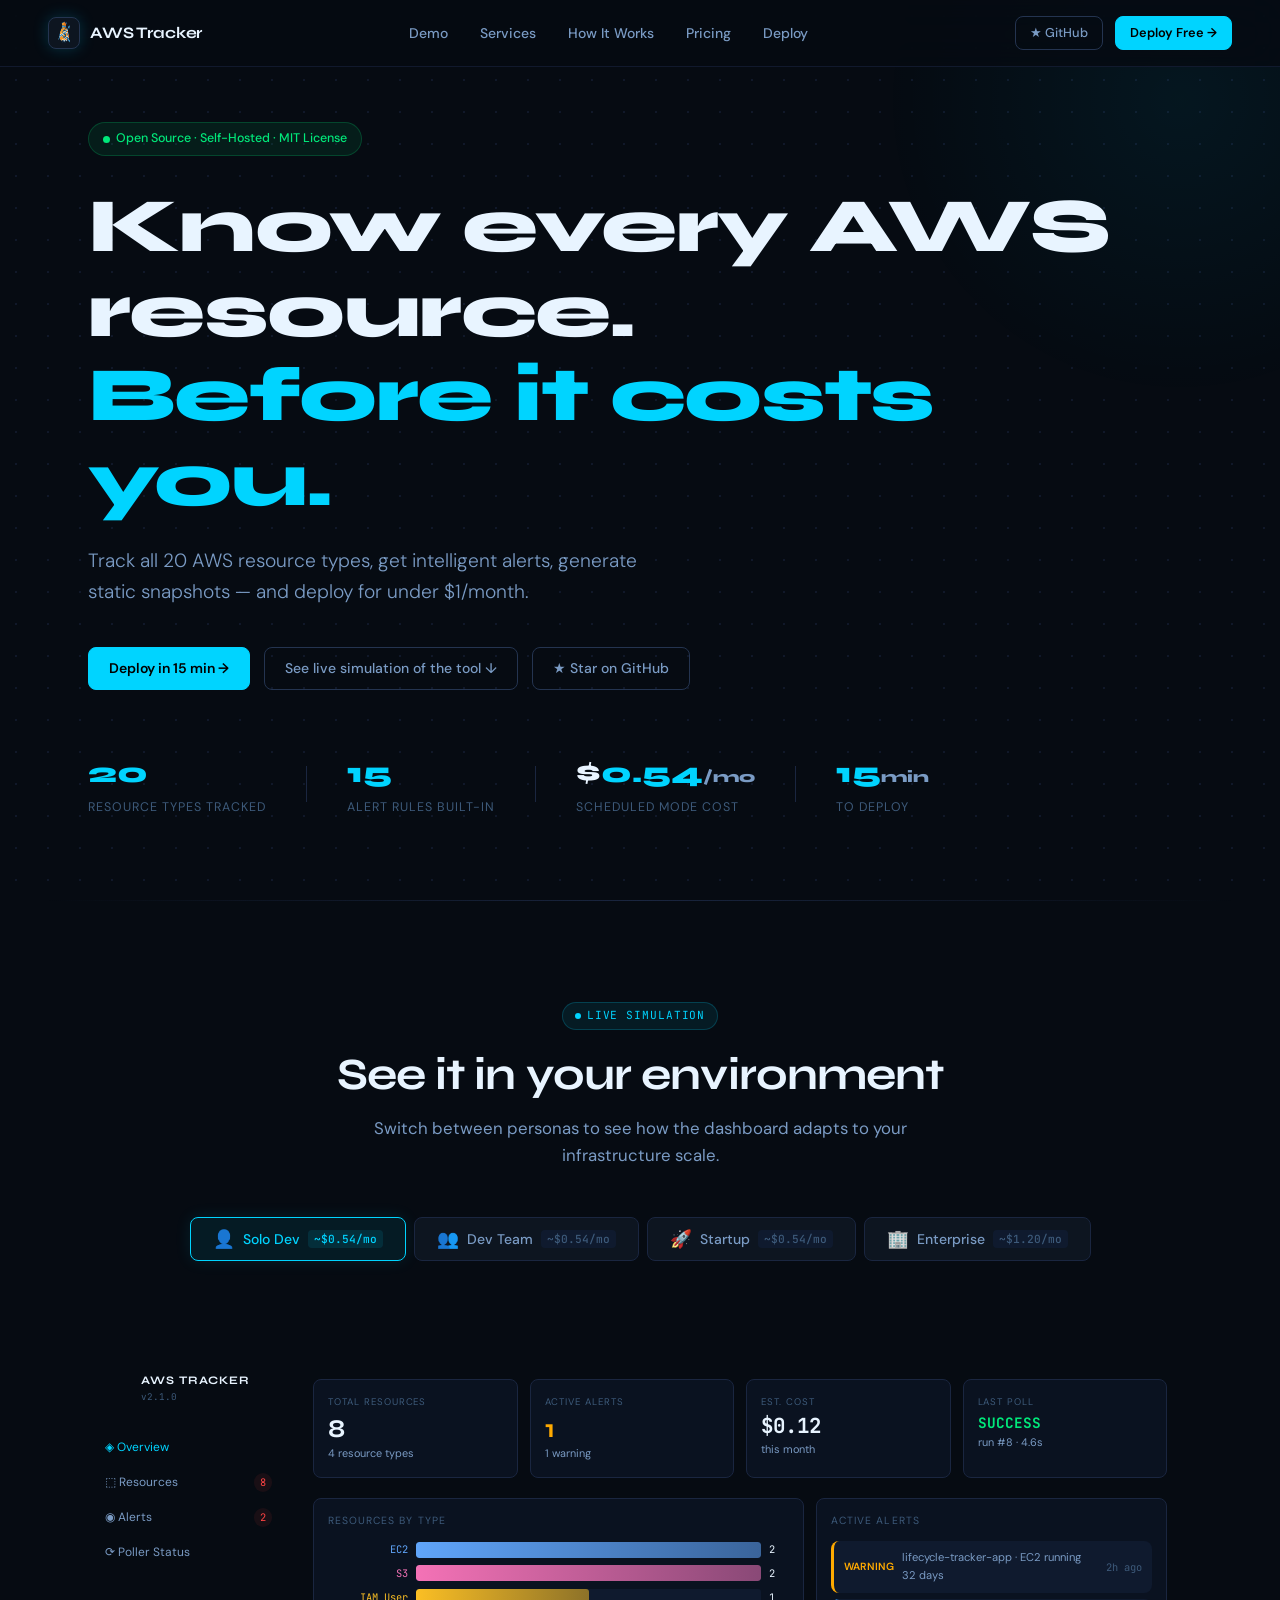
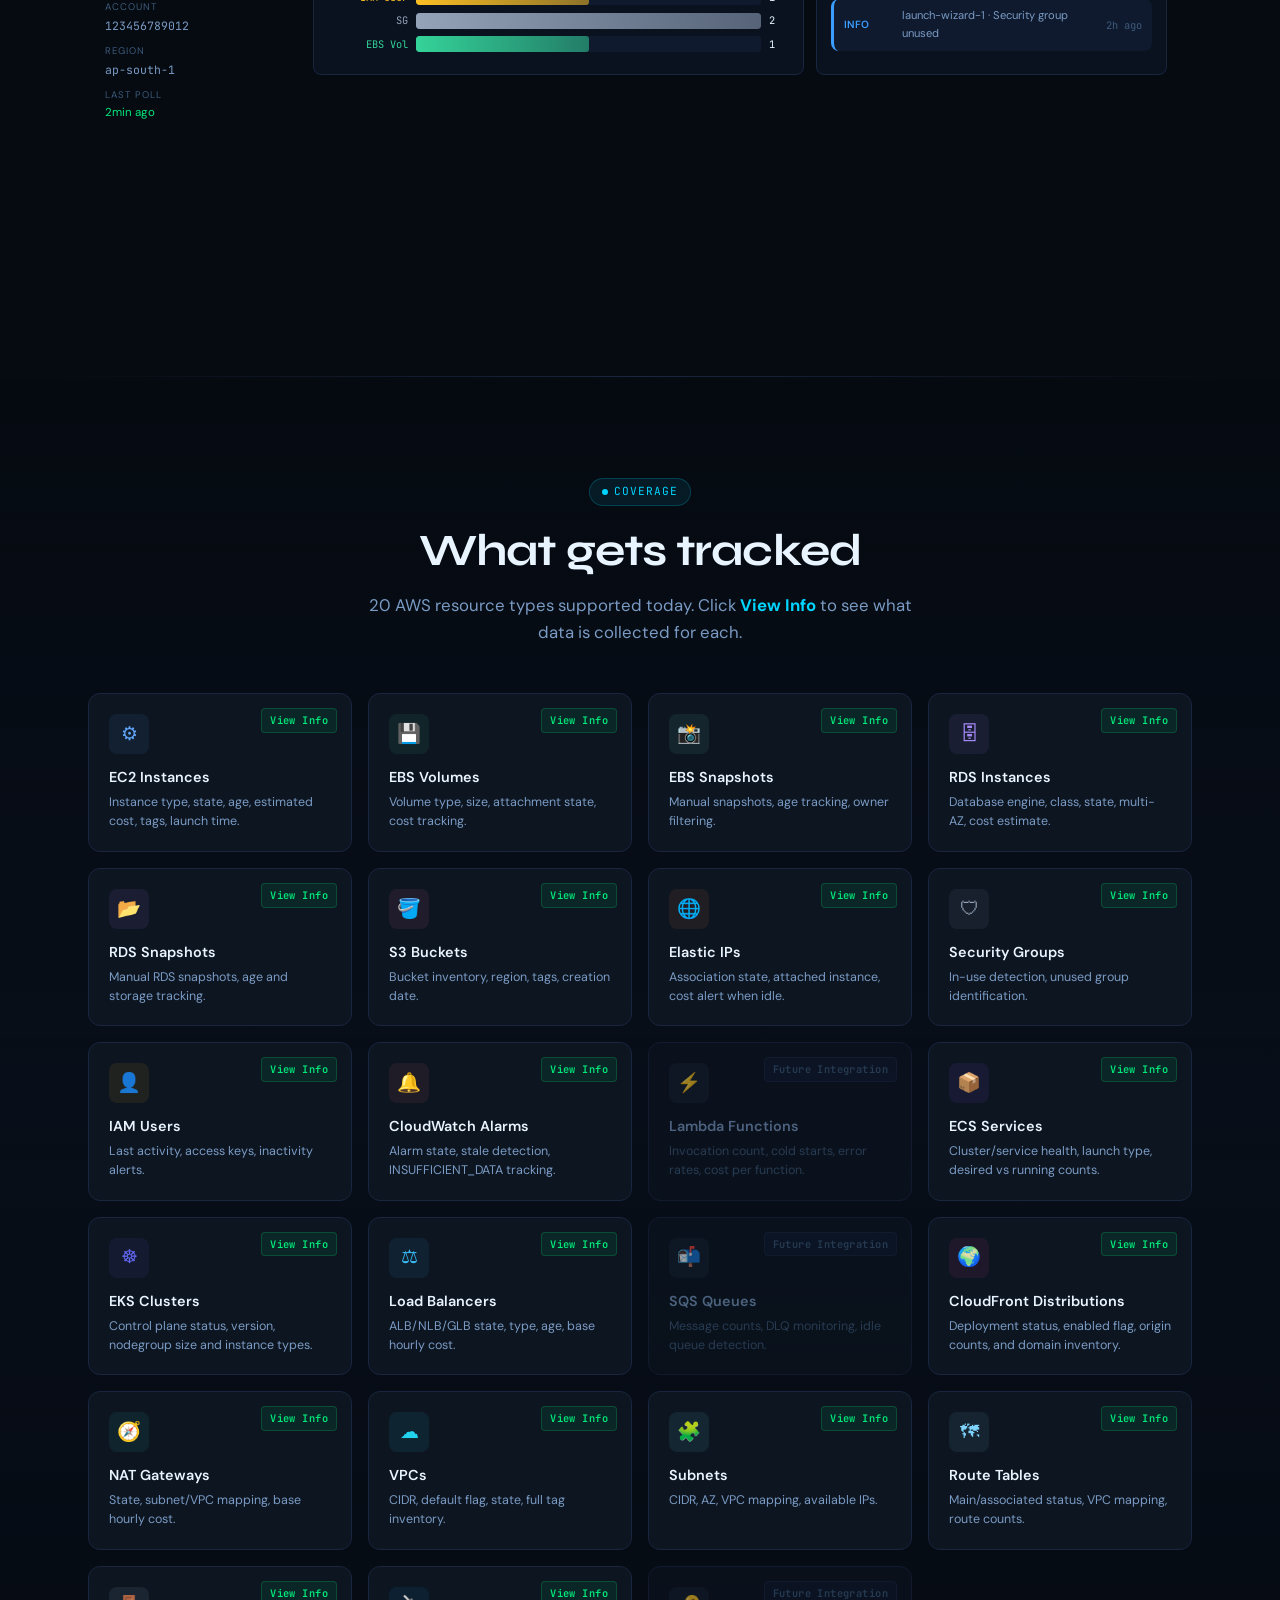
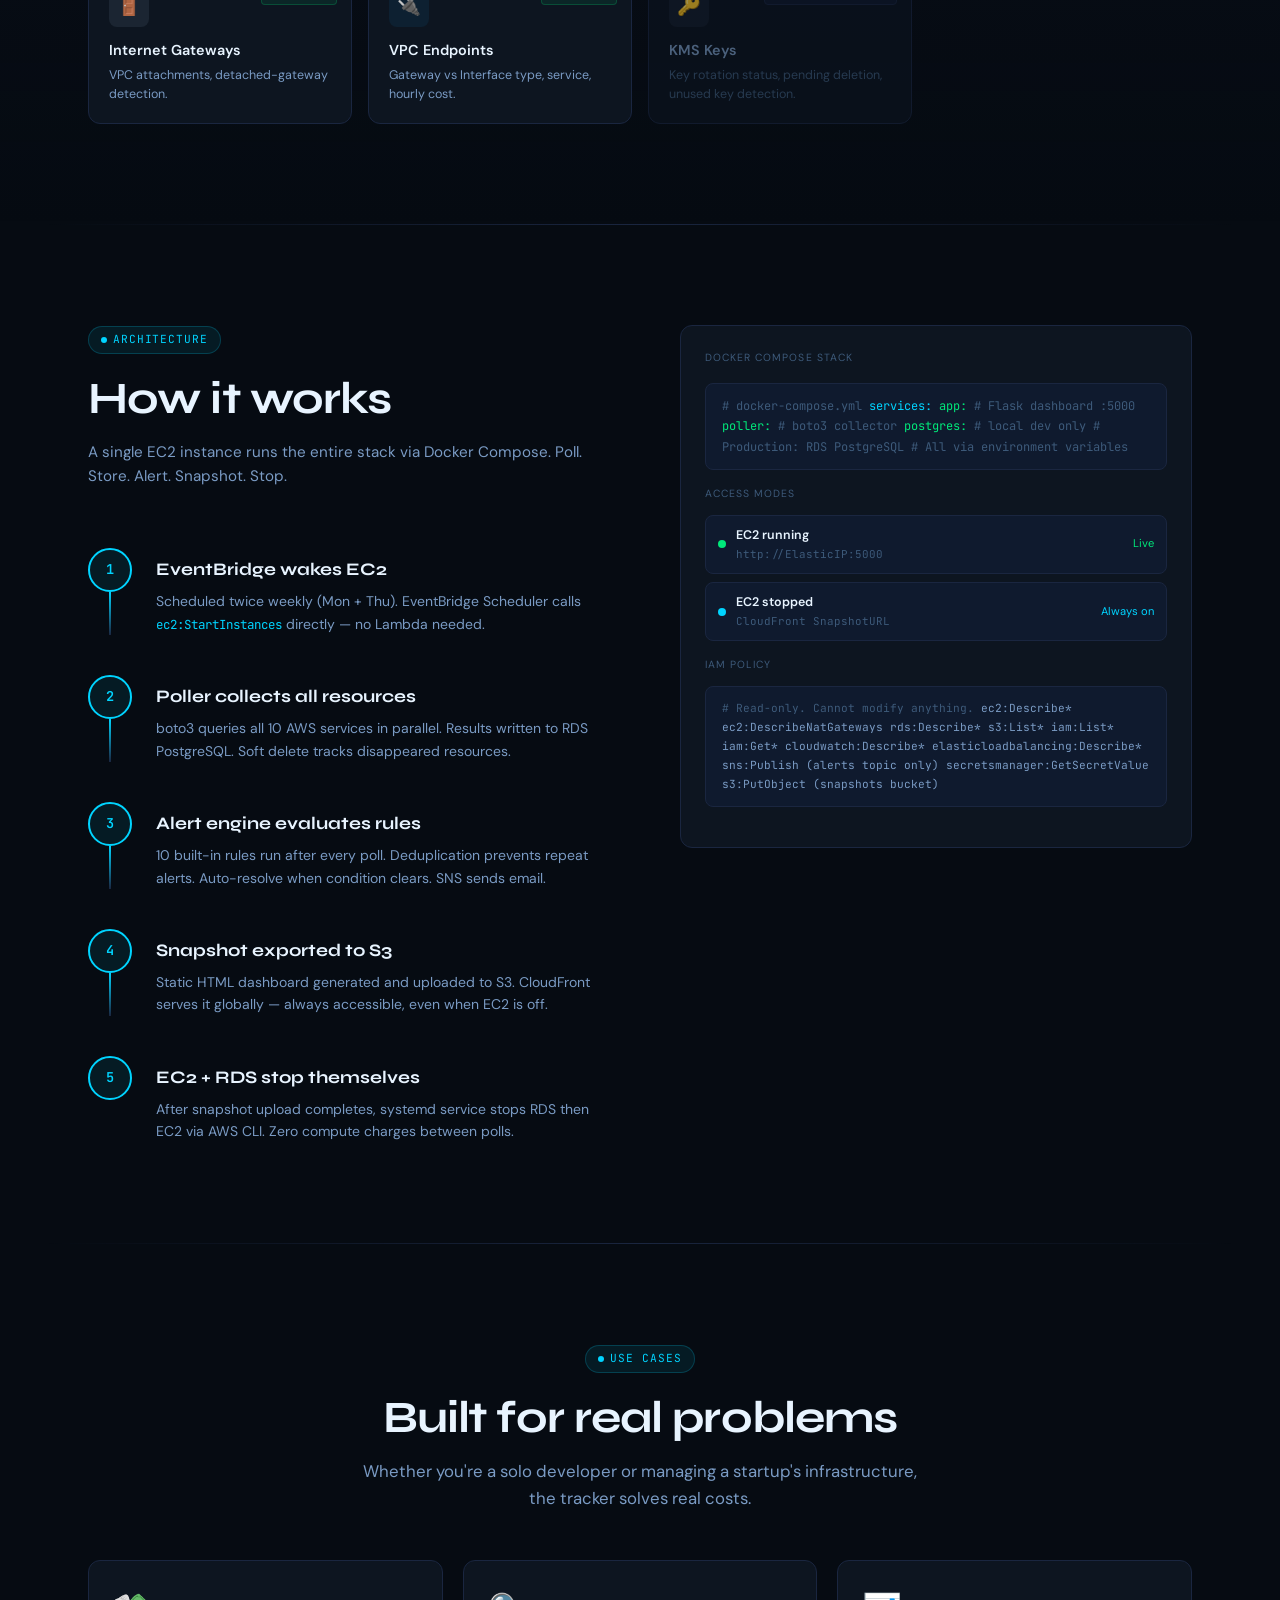
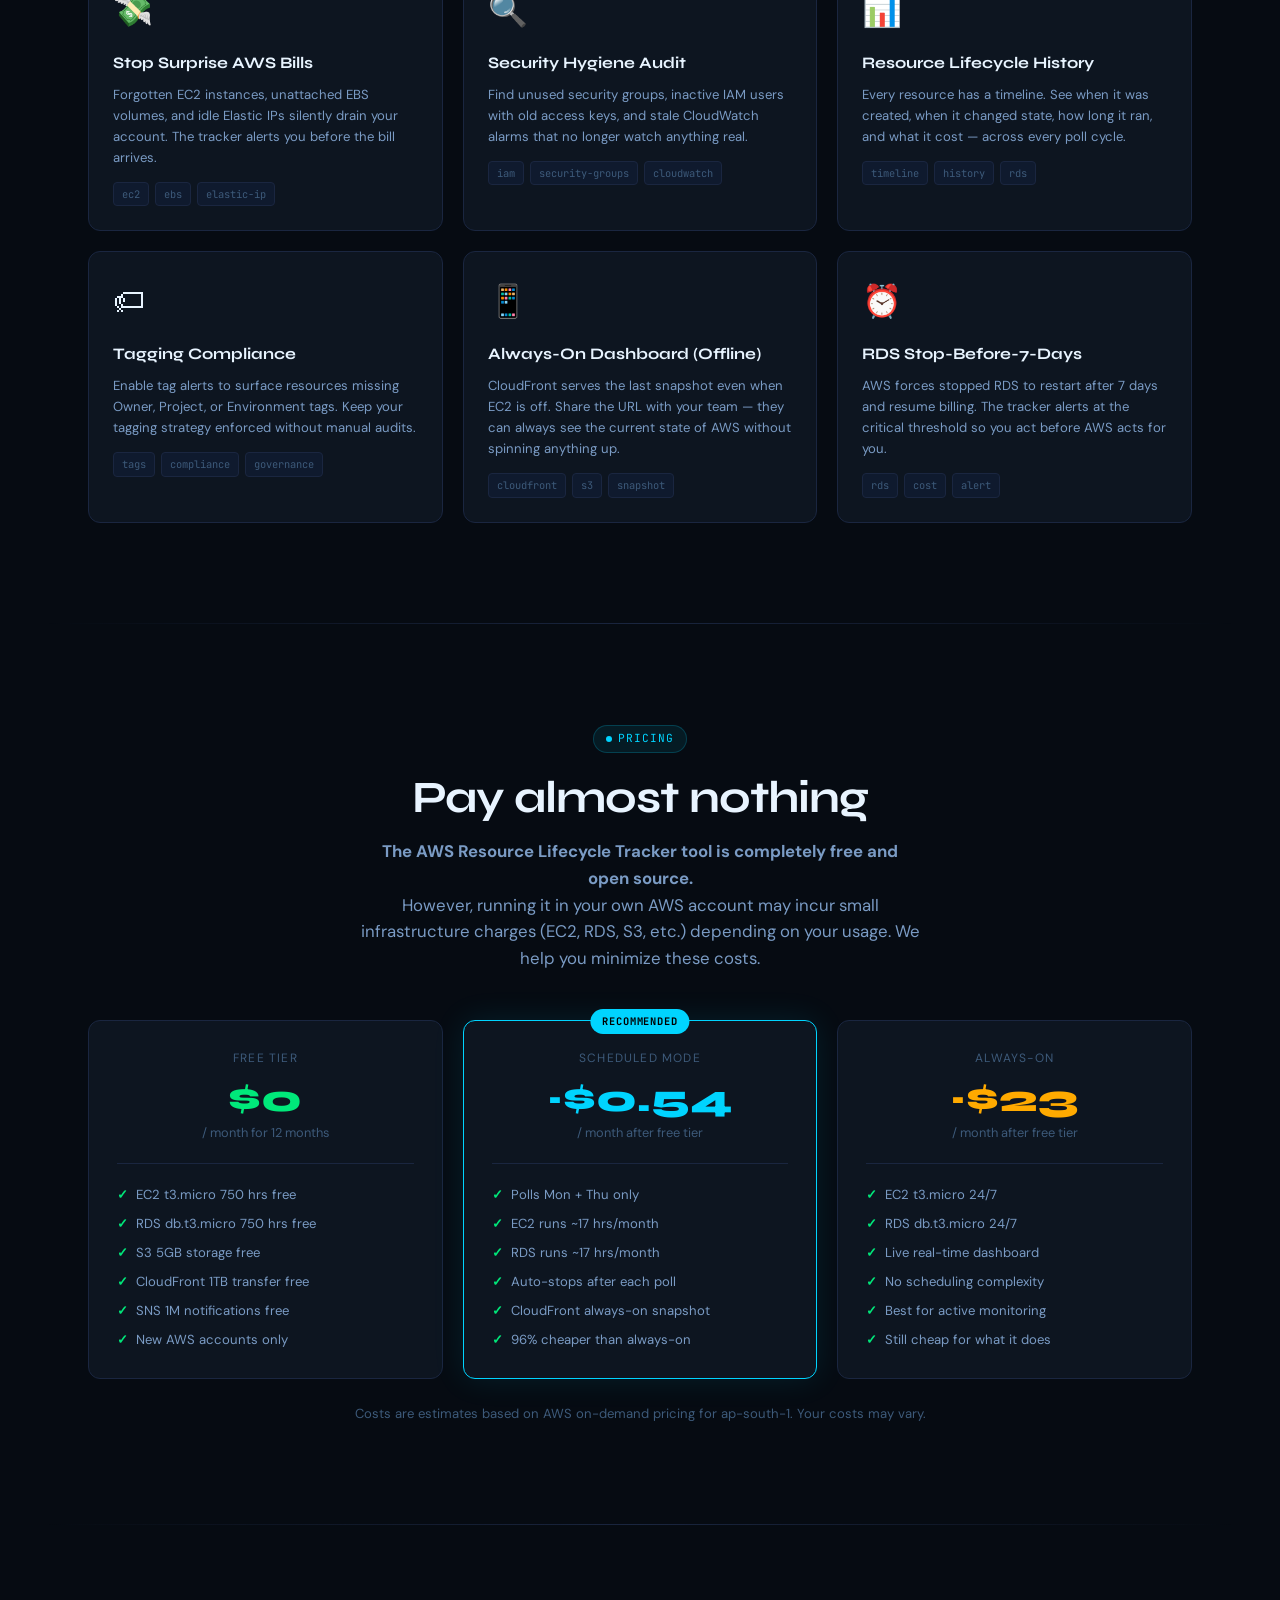
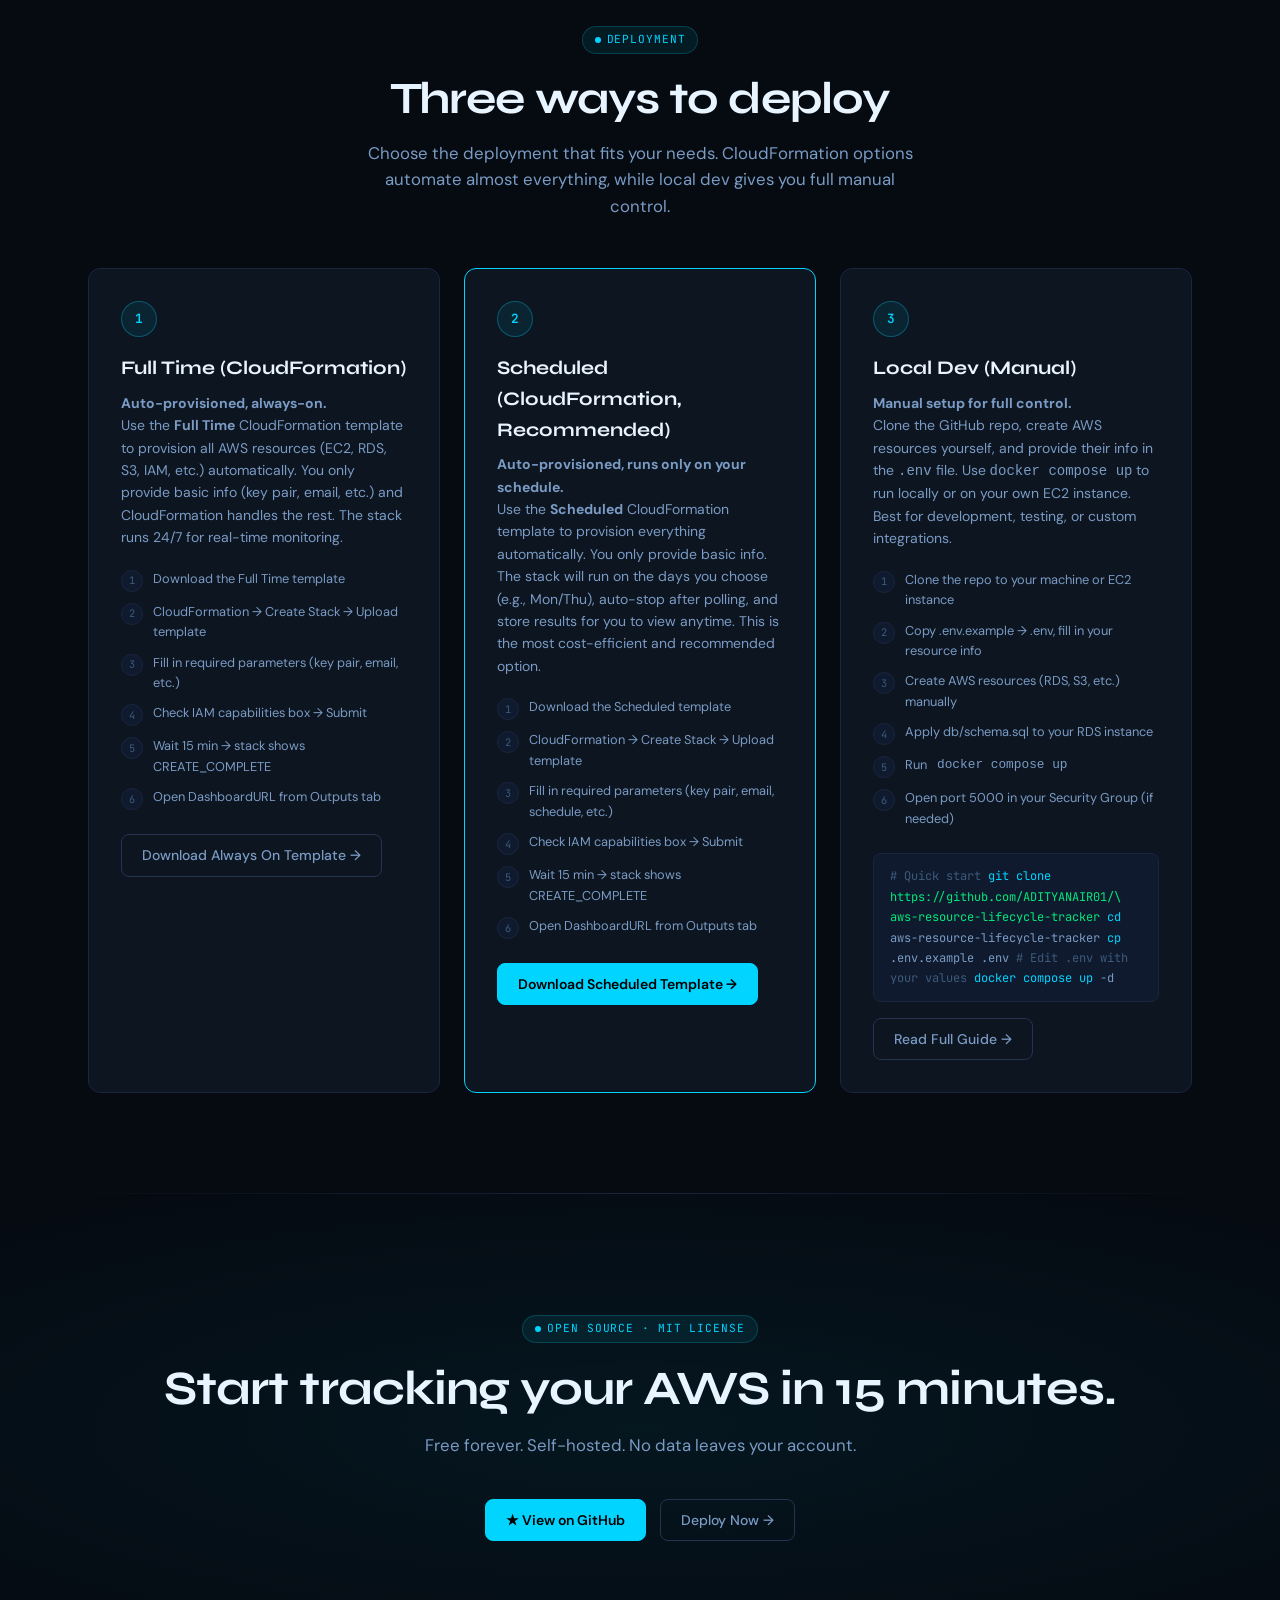
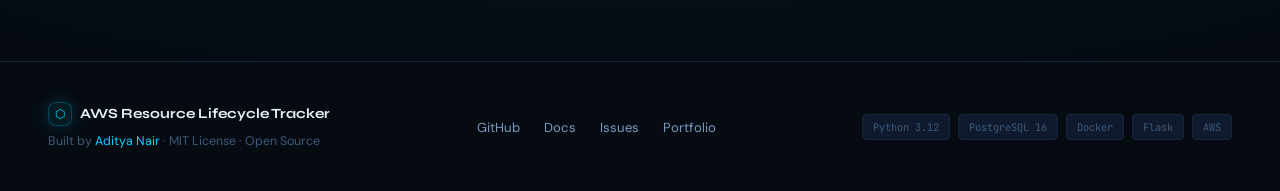
==== commit 3014227e: "feat: VPC networking family, 15 to 20 resource types (v2.1.0) - collectors: vpc, subnet, route_table" ====
--- a/landing-page/index.html
+++ b/landing-page/index.html
@@ -617,7 +617,7 @@
       <span class="accent">Before it costs you.</span>
     </h1>
     <p class="hero-sub">
-      Track all 15 AWS resource types, get intelligent alerts, generate static snapshots — and deploy for under $1/month.
+      Track all 20 AWS resource types, get intelligent alerts, generate static snapshots — and deploy for under $1/month.
     </p>
     <div class="hero-actions">
       <a href="#deploy" class="btn btn-primary">
@@ -706,7 +706,7 @@
             </div>
             <div>
               <div class="sim-logo-text">AWS TRACKER</div>
-              <div style="font-family:var(--font-mono);font-size:.58rem;color:var(--text3)">v0.1.0</div>
+              <div style="font-family:var(--font-mono);font-size:.58rem;color:var(--text3)">v2.1.0</div>
             </div>
           </div>
           <div class="sim-nav-item active" data-tab="overview" onclick="switchSimTab('overview', this)">◈ Overview</div>
@@ -735,7 +735,7 @@
     <div class="demo-header reveal">
       <div class="section-tag">Coverage</div>
       <h2>What gets tracked</h2>
-      <p>15 AWS resource types supported today. Click <strong style="color:var(--accent)">View Info</strong> to see what data is collected for each.</p>
+      <p>20 AWS resource types supported today. Click <strong style="color:var(--accent)">View Info</strong> to see what data is collected for each.</p>
     </div>
 
     <div class="services-grid reveal" id="services-grid">
@@ -868,11 +868,14 @@
         </div>
       </div>
 
-      <div class="service-card future">
-        <div class="service-icon" style="background:rgba(30,41,59,.5);color:var(--text3)">⚖</div>
-        <div class="service-name" style="color:var(--text2)">Load Balancers</div>
-        <div class="service-desc" style="color:var(--text3)">ALB/NLB, target groups, listener rules, idle detection.</div>
-        <span class="service-badge future">Future Integration</span>
+      <div class="service-card supported">
+        <div class="service-icon" style="background:rgba(56,189,248,.08);color:#38bdf8">⚖</div>
+        <div class="service-name">Load Balancers</div>
+        <div class="service-desc">ALB/NLB/GLB state, type, age, base hourly cost.</div>
+        <span class="service-badge live" onclick="toggleInfo(this)">View Info</span>
+        <div class="service-info-panel">
+          Collects via <code>describe_load_balancers</code> + <code>describe_tags</code> (ELBv2 only — classic ELB excluded). Tracks type, scheme, VPC, state, creation time, base hourly cost. Alerts on long-active load balancers.
+        </div>
       </div>
 
       <div class="service-card future">
@@ -889,6 +892,66 @@
         <span class="service-badge live" onclick="toggleInfo(this)">View Info</span>
         <div class="service-info-panel">
           Collects via <code>list_distributions</code> + <code>list_tags_for_resource</code>. Tracks distribution domain, status, enabled/disabled state, origins, and global region metadata.
+        </div>
+      </div>
+
+      <div class="service-card supported">
+        <div class="service-icon" style="background:rgba(45,212,191,.08);color:#2dd4bf">🧭</div>
+        <div class="service-name">NAT Gateways</div>
+        <div class="service-desc">State, subnet/VPC mapping, base hourly cost.</div>
+        <span class="service-badge live" onclick="toggleInfo(this)">View Info</span>
+        <div class="service-info-panel">
+          Collects via <code>describe_nat_gateways</code>. Tracks state, subnet, VPC, connectivity type, public/private IPs, creation time, base hourly cost. Alerts on long-active gateways (high idle cost).
+        </div>
+      </div>
+
+      <div class="service-card supported">
+        <div class="service-icon" style="background:rgba(34,211,238,.08);color:#22d3ee">☁</div>
+        <div class="service-name">VPCs</div>
+        <div class="service-desc">CIDR, default flag, state, full tag inventory.</div>
+        <span class="service-badge live" onclick="toggleInfo(this)">View Info</span>
+        <div class="service-info-panel">
+          Collects via <code>describe_vpcs</code>. Tracks CIDR block, state, default-VPC flag, DHCP options, tenancy. No hourly charge — tracked for inventory and dependency mapping.
+        </div>
+      </div>
+
+      <div class="service-card supported">
+        <div class="service-icon" style="background:rgba(103,232,249,.08);color:#67e8f9">🧩</div>
+        <div class="service-name">Subnets</div>
+        <div class="service-desc">CIDR, AZ, VPC mapping, available IPs.</div>
+        <span class="service-badge live" onclick="toggleInfo(this)">View Info</span>
+        <div class="service-info-panel">
+          Collects via <code>describe_subnets</code>. Tracks CIDR block, availability zone, VPC, available IP count, default-for-AZ flag. No hourly charge.
+        </div>
+      </div>
+
+      <div class="service-card supported">
+        <div class="service-icon" style="background:rgba(125,211,252,.08);color:#7dd3fc">🗺</div>
+        <div class="service-name">Route Tables</div>
+        <div class="service-desc">Main/associated status, VPC mapping, route counts.</div>
+        <span class="service-badge live" onclick="toggleInfo(this)">View Info</span>
+        <div class="service-info-panel">
+          Collects via <code>describe_route_tables</code>. State derived from associations: main, associated, or unassociated (unused custom table). No hourly charge.
+        </div>
+      </div>
+
+      <div class="service-card supported">
+        <div class="service-icon" style="background:rgba(186,230,253,.08);color:#bae6fd">🚪</div>
+        <div class="service-name">Internet Gateways</div>
+        <div class="service-desc">VPC attachments, detached-gateway detection.</div>
+        <span class="service-badge live" onclick="toggleInfo(this)">View Info</span>
+        <div class="service-info-panel">
+          Collects via <code>describe_internet_gateways</code>. State derived from attachments: attached or detached (unused, safe to delete). No hourly charge.
+        </div>
+      </div>
+
+      <div class="service-card supported">
+        <div class="service-icon" style="background:rgba(14,165,233,.08);color:#0ea5e9">🔌</div>
+        <div class="service-name">VPC Endpoints</div>
+        <div class="service-desc">Gateway vs Interface type, service, hourly cost.</div>
+        <span class="service-badge live" onclick="toggleInfo(this)">View Info</span>
+        <div class="service-info-panel">
+          Collects via <code>describe_vpc_endpoints</code>. Tracks endpoint type, service name, VPC, state. Gateway endpoints (S3/DynamoDB) are free; Interface endpoints estimated at ~$0.01/hr baseline.
         </div>
       </div>
 
@@ -1343,7 +1406,7 @@
     lastPoll: '1min ago',
     url: 'https://tracker.startup.io',
     stats: {
-      resources: {val: 47, color: 'var(--text)', sub: '15 resource types'},
+      resources: {val: 47, color: 'var(--text)', sub: '20 resource types'},
       alerts: {val: 8, color: 'var(--red)', sub: '2 critical · 6 warning'},
       cost: {val: '$3.40', color: 'var(--amber)', sub: 'this month'},
       poll: {val: 'SUCCESS', color: 'var(--green)', sub: 'run #61 · 7.2s'},
@@ -1373,7 +1436,7 @@
     lastPoll: 'just now',
     url: 'https://aws-tracker.corp.internal',
     stats: {
-      resources: {val: 134, color: 'var(--text)', sub: '15 resource types'},
+      resources: {val: 134, color: 'var(--text)', sub: '20 resource types'},
       alerts: {val: 17, color: 'var(--red)', sub: '3 critical · 14 others'},
       cost: {val: '$12.40', color: 'var(--red)', sub: 'this month'},
       poll: {val: 'PARTIAL', color: 'var(--amber)', sub: 'run #244 · 14.3s'},
@@ -1575,8 +1638,8 @@
 
 // ── INIT ──
 window.addEventListener('load', () => {
-  animateCount('count-resources', 15);
-  animateCount('count-alerts', 13);
+  animateCount('count-resources', 20);
+  animateCount('count-alerts', 15);
   animateCount('count-cost', 0.54);
   animateCount('count-deploy', 15);
   renderDashboard(currentPersona, currentSimTab);
